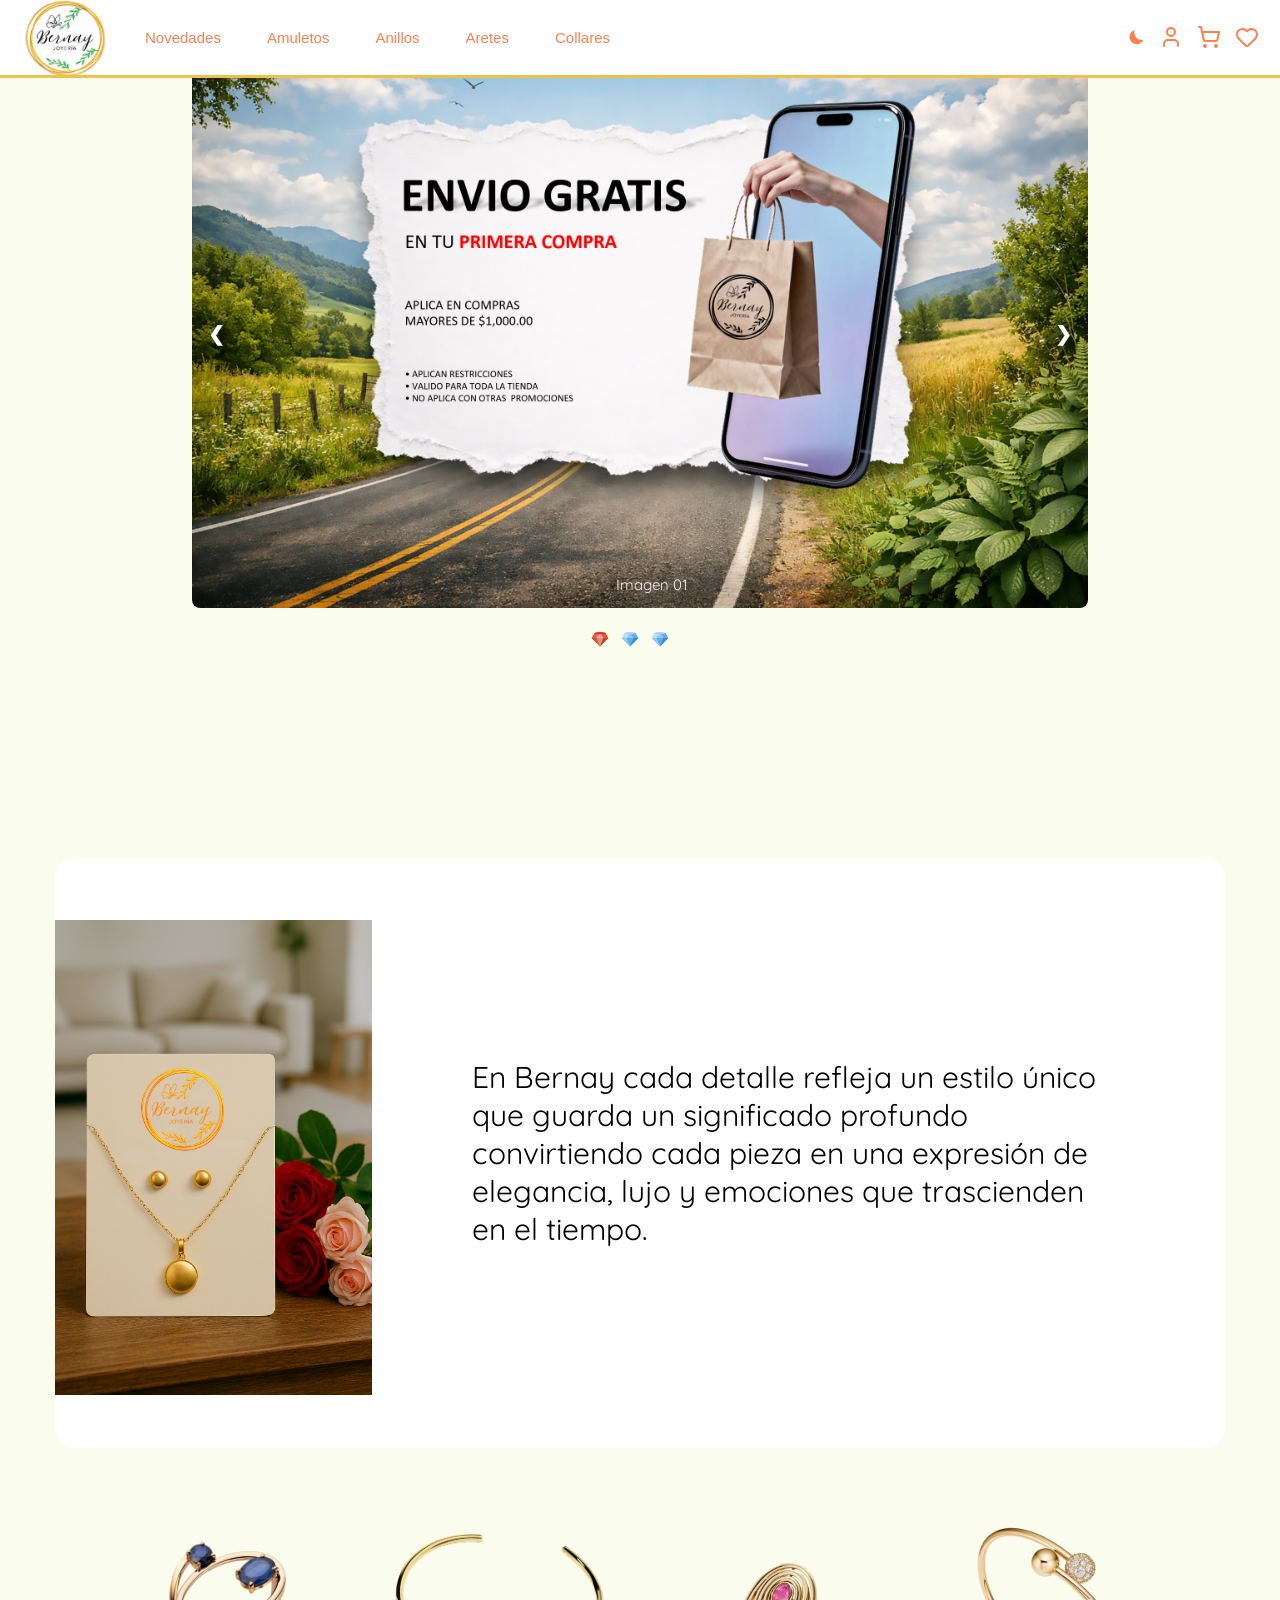
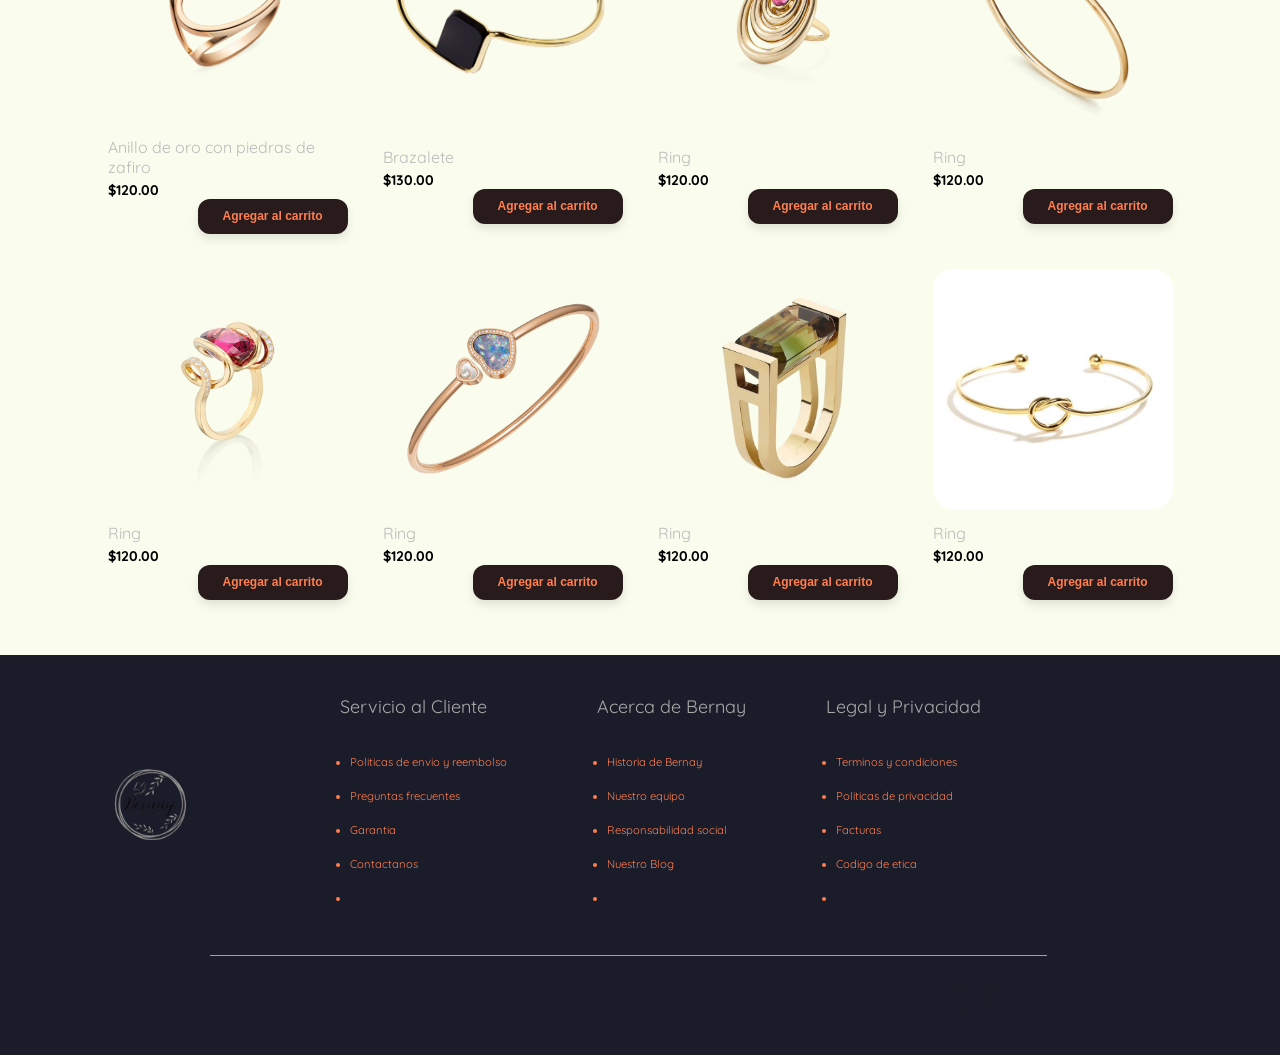
==== index.html @ 9df9de25 "A main container image was added and work is underway to adjust the responsive design" ====
<!DOCTYPE html>
<html lang="en">
<head>
    <meta charset="UTF-8">
    <meta name="viewport" content="width=device-width, initial-scale=1.0">
    <link rel="stylesheet" href="styles.css">
    <link href="https://fonts.googleapis.com/css2?family=Quicksand:wght@300;500;700&display=swap" rel="stylesheet">
    <title>Bernay</title>
</head>
<body>
    <header>
        <nav>
            <label class="hamburger">
                <input type="checkbox" id="toggleNav">
                <svg viewBox="0 0 32 32">
                    <path class="line line-top-bottom" d="M27 10 13 10C10.8 10 9 8.2 9 6 9 3.5 10.8 2 13 2 15.2 2 17 3.8 17 6L17 26C17 28.2 18.8 30 21 30 23.2 30 25 28.2 25 26 25 23.8 23.2 22 21 22L7 22"></path>
                    <path class="line" d="M7 16 27 16"></path>
                </svg>
            </label>
                <div class="sidenav" id="mySidenav">
                    <label for="">
                        <a href="#">Novedades</a>
                        <svg xmlns="http://www.w3.org/2000/svg" viewBox="0 0 640 640"><path d="M439.1 297.4C451.6 309.9 451.6 330.2 439.1 342.7L279.1 502.7C266.6 515.2 246.3 515.2 233.8 502.7C221.3 490.2 221.3 469.9 233.8 457.4L371.2 320L233.9 182.6C221.4 170.1 221.4 149.8 233.9 137.3C246.4 124.8 266.7 124.8 279.2 137.3L439.2 297.3z"/></svg>
                    </label>
                    <label for="">
                        <a href="#">Amuletos</a>
                        <svg xmlns="http://www.w3.org/2000/svg" viewBox="0 0 640 640"><path d="M439.1 297.4C451.6 309.9 451.6 330.2 439.1 342.7L279.1 502.7C266.6 515.2 246.3 515.2 233.8 502.7C221.3 490.2 221.3 469.9 233.8 457.4L371.2 320L233.9 182.6C221.4 170.1 221.4 149.8 233.9 137.3C246.4 124.8 266.7 124.8 279.2 137.3L439.2 297.3z"/></svg>
                    </label>
                    <label for="">
                        <a href="#">Anillos</a>
                        <svg xmlns="http://www.w3.org/2000/svg" viewBox="0 0 640 640"><path d="M439.1 297.4C451.6 309.9 451.6 330.2 439.1 342.7L279.1 502.7C266.6 515.2 246.3 515.2 233.8 502.7C221.3 490.2 221.3 469.9 233.8 457.4L371.2 320L233.9 182.6C221.4 170.1 221.4 149.8 233.9 137.3C246.4 124.8 266.7 124.8 279.2 137.3L439.2 297.3z"/></svg>
                    </label>
                    <label for="">
                        <a href="#">Aretes</a>
                        <svg xmlns="http://www.w3.org/2000/svg" viewBox="0 0 640 640"><path d="M439.1 297.4C451.6 309.9 451.6 330.2 439.1 342.7L279.1 502.7C266.6 515.2 246.3 515.2 233.8 502.7C221.3 490.2 221.3 469.9 233.8 457.4L371.2 320L233.9 182.6C221.4 170.1 221.4 149.8 233.9 137.3C246.4 124.8 266.7 124.8 279.2 137.3L439.2 297.3z"/></svg>
                    </label>
                    <label for="">
                        <a href="#">Collares</a>
                        <svg xmlns="http://www.w3.org/2000/svg" viewBox="0 0 640 640"><path d="M439.1 297.4C451.6 309.9 451.6 330.2 439.1 342.7L279.1 502.7C266.6 515.2 246.3 515.2 233.8 502.7C221.3 490.2 221.3 469.9 233.8 457.4L371.2 320L233.9 182.6C221.4 170.1 221.4 149.8 233.9 137.3C246.4 124.8 266.7 124.8 279.2 137.3L439.2 297.3z"/></svg>
                    </label>
                </div>
            <div class="navbar-left">
                <img src="Images/Bernay-Logo 3D.png" alt="logo" class="logo">
                <ul>
                    <li>                
                        <button class="hover-stars">
                        Novedades
                        <div class="star-1">
                            <svg
                            xmlns="http://www.w3.org/2000/svg"
                            xml:space="preserve"
                            version="1.1"
                            style="shape-rendering:geometricPrecision; text-rendering:geometricPrecision; image-rendering:optimizeQuality; fill-rule:evenodd; clip-rule:evenodd"
                            viewBox="0 0 784.11 815.53"
                            xmlns:xlink="http://www.w3.org/1999/xlink"
                            >
                            <defs></defs>
                            <g id="Layer_x0020_1">
                                <metadata id="CorelCorpID_0Corel-Layer"></metadata>
                                <path
                                class="fil0"
                                d="M392.05 0c-20.9,210.08 -184.06,378.41 -392.05,407.78 207.96,29.37 371.12,197.68 392.05,407.74 20.93,-210.06 184.09,-378.37 392.05,-407.74 -207.98,-29.38 -371.16,-197.69 -392.06,-407.78z"
                                ></path>
                            </g>
                            </svg>
                        </div>
                        <div class="star-2">
                            <svg
                            xmlns="http://www.w3.org/2000/svg"
                            xml:space="preserve"
                            version="1.1"
                            style="shape-rendering:geometricPrecision; text-rendering:geometricPrecision; image-rendering:optimizeQuality; fill-rule:evenodd; clip-rule:evenodd"
                            viewBox="0 0 784.11 815.53"
                            xmlns:xlink="http://www.w3.org/1999/xlink"
                            >
                            <defs></defs>
                            <g id="Layer_x0020_1">
                                <metadata id="CorelCorpID_0Corel-Layer"></metadata>
                                <path
                                class="fil0"
                                d="M392.05 0c-20.9,210.08 -184.06,378.41 -392.05,407.78 207.96,29.37 371.12,197.68 392.05,407.74 20.93,-210.06 184.09,-378.37 392.05,-407.74 -207.98,-29.38 -371.16,-197.69 -392.06,-407.78z"
                                ></path>
                            </g>
                            </svg>
                        </div>
                        <div class="star-3">
                            <svg
                            xmlns="http://www.w3.org/2000/svg"
                            xml:space="preserve"
                            version="1.1"
                            style="shape-rendering:geometricPrecision; text-rendering:geometricPrecision; image-rendering:optimizeQuality; fill-rule:evenodd; clip-rule:evenodd"
                            viewBox="0 0 784.11 815.53"
                            xmlns:xlink="http://www.w3.org/1999/xlink"
                            >
                            <defs></defs>
                            <g id="Layer_x0020_1">
                                <metadata id="CorelCorpID_0Corel-Layer"></metadata>
                                <path
                                class="fil0"
                                d="M392.05 0c-20.9,210.08 -184.06,378.41 -392.05,407.78 207.96,29.37 371.12,197.68 392.05,407.74 20.93,-210.06 184.09,-378.37 392.05,-407.74 -207.98,-29.38 -371.16,-197.69 -392.06,-407.78z"
                                ></path>
                            </g>
                            </svg>
                        </div>
                        <div class="star-4">
                            <svg
                            xmlns="http://www.w3.org/2000/svg"
                            xml:space="preserve"
                            version="1.1"
                            style="shape-rendering:geometricPrecision; text-rendering:geometricPrecision; image-rendering:optimizeQuality; fill-rule:evenodd; clip-rule:evenodd"
                            viewBox="0 0 784.11 815.53"
                            xmlns:xlink="http://www.w3.org/1999/xlink"
                            >
                            <defs></defs>
                            <g id="Layer_x0020_1">
                                <metadata id="CorelCorpID_0Corel-Layer"></metadata>
                                <path
                                class="fil0"
                                d="M392.05 0c-20.9,210.08 -184.06,378.41 -392.05,407.78 207.96,29.37 371.12,197.68 392.05,407.74 20.93,-210.06 184.09,-378.37 392.05,-407.74 -207.98,-29.38 -371.16,-197.69 -392.06,-407.78z"
                                ></path>
                            </g>
                            </svg>
                        </div>
                        <div class="star-5">
                            <svg
                            xmlns="http://www.w3.org/2000/svg"
                            xml:space="preserve"
                            version="1.1"
                            style="shape-rendering:geometricPrecision; text-rendering:geometricPrecision; image-rendering:optimizeQuality; fill-rule:evenodd; clip-rule:evenodd"
                            viewBox="0 0 784.11 815.53"
                            xmlns:xlink="http://www.w3.org/1999/xlink"
                            >
                            <defs></defs>
                            <g id="Layer_x0020_1">
                                <metadata id="CorelCorpID_0Corel-Layer"></metadata>
                                <path
                                class="fil0"
                                d="M392.05 0c-20.9,210.08 -184.06,378.41 -392.05,407.78 207.96,29.37 371.12,197.68 392.05,407.74 20.93,-210.06 184.09,-378.37 392.05,-407.74 -207.98,-29.38 -371.16,-197.69 -392.06,-407.78z"
                                ></path>
                            </g>
                            </svg>
                        </div>
                        <div class="star-6">
                            <svg
                            xmlns="http://www.w3.org/2000/svg"
                            xml:space="preserve"
                            version="1.1"
                            style="shape-rendering:geometricPrecision; text-rendering:geometricPrecision; image-rendering:optimizeQuality; fill-rule:evenodd; clip-rule:evenodd"
                            viewBox="0 0 784.11 815.53"
                            xmlns:xlink="http://www.w3.org/1999/xlink"
                            >
                            <defs></defs>
                            <g id="Layer_x0020_1">
                                <metadata id="CorelCorpID_0Corel-Layer"></metadata>
                                <path
                                class="fil0"
                                d="M392.05 0c-20.9,210.08 -184.06,378.41 -392.05,407.78 207.96,29.37 371.12,197.68 392.05,407.74 20.93,-210.06 184.09,-378.37 392.05,-407.74 -207.98,-29.38 -371.16,-197.69 -392.06,-407.78z"
                                ></path>
                            </g>
                            </svg>
                        </div>
                        </button>
                    </li>
                    <li>
                        <button class="hover-stars">
                        Amuletos
                        <div class="star-1">
                            <svg
                            xmlns="http://www.w3.org/2000/svg"
                            xml:space="preserve"
                            version="1.1"
                            style="shape-rendering:geometricPrecision; text-rendering:geometricPrecision; image-rendering:optimizeQuality; fill-rule:evenodd; clip-rule:evenodd"
                            viewBox="0 0 784.11 815.53"
                            xmlns:xlink="http://www.w3.org/1999/xlink"
                            >
                            <defs></defs>
                            <g id="Layer_x0020_1">
                                <metadata id="CorelCorpID_0Corel-Layer"></metadata>
                                <path
                                class="fil0"
                                d="M392.05 0c-20.9,210.08 -184.06,378.41 -392.05,407.78 207.96,29.37 371.12,197.68 392.05,407.74 20.93,-210.06 184.09,-378.37 392.05,-407.74 -207.98,-29.38 -371.16,-197.69 -392.06,-407.78z"
                                ></path>
                            </g>
                            </svg>
                        </div>
                        <div class="star-2">
                            <svg
                            xmlns="http://www.w3.org/2000/svg"
                            xml:space="preserve"
                            version="1.1"
                            style="shape-rendering:geometricPrecision; text-rendering:geometricPrecision; image-rendering:optimizeQuality; fill-rule:evenodd; clip-rule:evenodd"
                            viewBox="0 0 784.11 815.53"
                            xmlns:xlink="http://www.w3.org/1999/xlink"
                            >
                            <defs></defs>
                            <g id="Layer_x0020_1">
                                <metadata id="CorelCorpID_0Corel-Layer"></metadata>
                                <path
                                class="fil0"
                                d="M392.05 0c-20.9,210.08 -184.06,378.41 -392.05,407.78 207.96,29.37 371.12,197.68 392.05,407.74 20.93,-210.06 184.09,-378.37 392.05,-407.74 -207.98,-29.38 -371.16,-197.69 -392.06,-407.78z"
                                ></path>
                            </g>
                            </svg>
                        </div>
                        <div class="star-3">
                            <svg
                            xmlns="http://www.w3.org/2000/svg"
                            xml:space="preserve"
                            version="1.1"
                            style="shape-rendering:geometricPrecision; text-rendering:geometricPrecision; image-rendering:optimizeQuality; fill-rule:evenodd; clip-rule:evenodd"
                            viewBox="0 0 784.11 815.53"
                            xmlns:xlink="http://www.w3.org/1999/xlink"
                            >
                            <defs></defs>
                            <g id="Layer_x0020_1">
                                <metadata id="CorelCorpID_0Corel-Layer"></metadata>
                                <path
                                class="fil0"
                                d="M392.05 0c-20.9,210.08 -184.06,378.41 -392.05,407.78 207.96,29.37 371.12,197.68 392.05,407.74 20.93,-210.06 184.09,-378.37 392.05,-407.74 -207.98,-29.38 -371.16,-197.69 -392.06,-407.78z"
                                ></path>
                            </g>
                            </svg>
                        </div>
                        <div class="star-4">
                            <svg
                            xmlns="http://www.w3.org/2000/svg"
                            xml:space="preserve"
                            version="1.1"
                            style="shape-rendering:geometricPrecision; text-rendering:geometricPrecision; image-rendering:optimizeQuality; fill-rule:evenodd; clip-rule:evenodd"
                            viewBox="0 0 784.11 815.53"
                            xmlns:xlink="http://www.w3.org/1999/xlink"
                            >
                            <defs></defs>
                            <g id="Layer_x0020_1">
                                <metadata id="CorelCorpID_0Corel-Layer"></metadata>
                                <path
                                class="fil0"
                                d="M392.05 0c-20.9,210.08 -184.06,378.41 -392.05,407.78 207.96,29.37 371.12,197.68 392.05,407.74 20.93,-210.06 184.09,-378.37 392.05,-407.74 -207.98,-29.38 -371.16,-197.69 -392.06,-407.78z"
                                ></path>
                            </g>
                            </svg>
                        </div>
                        <div class="star-5">
                            <svg
                            xmlns="http://www.w3.org/2000/svg"
                            xml:space="preserve"
                            version="1.1"
                            style="shape-rendering:geometricPrecision; text-rendering:geometricPrecision; image-rendering:optimizeQuality; fill-rule:evenodd; clip-rule:evenodd"
                            viewBox="0 0 784.11 815.53"
                            xmlns:xlink="http://www.w3.org/1999/xlink"
                            >
                            <defs></defs>
                            <g id="Layer_x0020_1">
                                <metadata id="CorelCorpID_0Corel-Layer"></metadata>
                                <path
                                class="fil0"
                                d="M392.05 0c-20.9,210.08 -184.06,378.41 -392.05,407.78 207.96,29.37 371.12,197.68 392.05,407.74 20.93,-210.06 184.09,-378.37 392.05,-407.74 -207.98,-29.38 -371.16,-197.69 -392.06,-407.78z"
                                ></path>
                            </g>
                            </svg>
                        </div>
                        <div class="star-6">
                            <svg
                            xmlns="http://www.w3.org/2000/svg"
                            xml:space="preserve"
                            version="1.1"
                            style="shape-rendering:geometricPrecision; text-rendering:geometricPrecision; image-rendering:optimizeQuality; fill-rule:evenodd; clip-rule:evenodd"
                            viewBox="0 0 784.11 815.53"
                            xmlns:xlink="http://www.w3.org/1999/xlink"
                            >
                            <defs></defs>
                            <g id="Layer_x0020_1">
                                <metadata id="CorelCorpID_0Corel-Layer"></metadata>
                                <path
                                class="fil0"
                                d="M392.05 0c-20.9,210.08 -184.06,378.41 -392.05,407.78 207.96,29.37 371.12,197.68 392.05,407.74 20.93,-210.06 184.09,-378.37 392.05,-407.74 -207.98,-29.38 -371.16,-197.69 -392.06,-407.78z"
                                ></path>
                            </g>
                            </svg>
                        </div>
                        </button>
                    </li>
                    <li>
                        <button class="hover-stars">
                        Anillos
                        <div class="star-1">
                            <svg
                            xmlns="http://www.w3.org/2000/svg"
                            xml:space="preserve"
                            version="1.1"
                            style="shape-rendering:geometricPrecision; text-rendering:geometricPrecision; image-rendering:optimizeQuality; fill-rule:evenodd; clip-rule:evenodd"
                            viewBox="0 0 784.11 815.53"
                            xmlns:xlink="http://www.w3.org/1999/xlink"
                            >
                            <defs></defs>
                            <g id="Layer_x0020_1">
                                <metadata id="CorelCorpID_0Corel-Layer"></metadata>
                                <path
                                class="fil0"
                                d="M392.05 0c-20.9,210.08 -184.06,378.41 -392.05,407.78 207.96,29.37 371.12,197.68 392.05,407.74 20.93,-210.06 184.09,-378.37 392.05,-407.74 -207.98,-29.38 -371.16,-197.69 -392.06,-407.78z"
                                ></path>
                            </g>
                            </svg>
                        </div>
                        <div class="star-2">
                            <svg
                            xmlns="http://www.w3.org/2000/svg"
                            xml:space="preserve"
                            version="1.1"
                            style="shape-rendering:geometricPrecision; text-rendering:geometricPrecision; image-rendering:optimizeQuality; fill-rule:evenodd; clip-rule:evenodd"
                            viewBox="0 0 784.11 815.53"
                            xmlns:xlink="http://www.w3.org/1999/xlink"
                            >
                            <defs></defs>
                            <g id="Layer_x0020_1">
                                <metadata id="CorelCorpID_0Corel-Layer"></metadata>
                                <path
                                class="fil0"
                                d="M392.05 0c-20.9,210.08 -184.06,378.41 -392.05,407.78 207.96,29.37 371.12,197.68 392.05,407.74 20.93,-210.06 184.09,-378.37 392.05,-407.74 -207.98,-29.38 -371.16,-197.69 -392.06,-407.78z"
                                ></path>
                            </g>
                            </svg>
                        </div>
                        <div class="star-3">
                            <svg
                            xmlns="http://www.w3.org/2000/svg"
                            xml:space="preserve"
                            version="1.1"
                            style="shape-rendering:geometricPrecision; text-rendering:geometricPrecision; image-rendering:optimizeQuality; fill-rule:evenodd; clip-rule:evenodd"
                            viewBox="0 0 784.11 815.53"
                            xmlns:xlink="http://www.w3.org/1999/xlink"
                            >
                            <defs></defs>
                            <g id="Layer_x0020_1">
                                <metadata id="CorelCorpID_0Corel-Layer"></metadata>
                                <path
                                class="fil0"
                                d="M392.05 0c-20.9,210.08 -184.06,378.41 -392.05,407.78 207.96,29.37 371.12,197.68 392.05,407.74 20.93,-210.06 184.09,-378.37 392.05,-407.74 -207.98,-29.38 -371.16,-197.69 -392.06,-407.78z"
                                ></path>
                            </g>
                            </svg>
                        </div>
                        <div class="star-4">
                            <svg
                            xmlns="http://www.w3.org/2000/svg"
                            xml:space="preserve"
                            version="1.1"
                            style="shape-rendering:geometricPrecision; text-rendering:geometricPrecision; image-rendering:optimizeQuality; fill-rule:evenodd; clip-rule:evenodd"
                            viewBox="0 0 784.11 815.53"
                            xmlns:xlink="http://www.w3.org/1999/xlink"
                            >
                            <defs></defs>
                            <g id="Layer_x0020_1">
                                <metadata id="CorelCorpID_0Corel-Layer"></metadata>
                                <path
                                class="fil0"
                                d="M392.05 0c-20.9,210.08 -184.06,378.41 -392.05,407.78 207.96,29.37 371.12,197.68 392.05,407.74 20.93,-210.06 184.09,-378.37 392.05,-407.74 -207.98,-29.38 -371.16,-197.69 -392.06,-407.78z"
                                ></path>
                            </g>
                            </svg>
                        </div>
                        <div class="star-5">
                            <svg
                            xmlns="http://www.w3.org/2000/svg"
                            xml:space="preserve"
                            version="1.1"
                            style="shape-rendering:geometricPrecision; text-rendering:geometricPrecision; image-rendering:optimizeQuality; fill-rule:evenodd; clip-rule:evenodd"
                            viewBox="0 0 784.11 815.53"
                            xmlns:xlink="http://www.w3.org/1999/xlink"
                            >
                            <defs></defs>
                            <g id="Layer_x0020_1">
                                <metadata id="CorelCorpID_0Corel-Layer"></metadata>
                                <path
                                class="fil0"
                                d="M392.05 0c-20.9,210.08 -184.06,378.41 -392.05,407.78 207.96,29.37 371.12,197.68 392.05,407.74 20.93,-210.06 184.09,-378.37 392.05,-407.74 -207.98,-29.38 -371.16,-197.69 -392.06,-407.78z"
                                ></path>
                            </g>
                            </svg>
                        </div>
                        <div class="star-6">
                            <svg
                            xmlns="http://www.w3.org/2000/svg"
                            xml:space="preserve"
                            version="1.1"
                            style="shape-rendering:geometricPrecision; text-rendering:geometricPrecision; image-rendering:optimizeQuality; fill-rule:evenodd; clip-rule:evenodd"
                            viewBox="0 0 784.11 815.53"
                            xmlns:xlink="http://www.w3.org/1999/xlink"
                            >
                            <defs></defs>
                            <g id="Layer_x0020_1">
                                <metadata id="CorelCorpID_0Corel-Layer"></metadata>
                                <path
                                class="fil0"
                                d="M392.05 0c-20.9,210.08 -184.06,378.41 -392.05,407.78 207.96,29.37 371.12,197.68 392.05,407.74 20.93,-210.06 184.09,-378.37 392.05,-407.74 -207.98,-29.38 -371.16,-197.69 -392.06,-407.78z"
                                ></path>
                            </g>
                            </svg>
                        </div>
                        </button>
                    </li>
                    <li>
                        <button class="hover-stars">
                        Aretes
                        <div class="star-1">
                            <svg
                            xmlns="http://www.w3.org/2000/svg"
                            xml:space="preserve"
                            version="1.1"
                            style="shape-rendering:geometricPrecision; text-rendering:geometricPrecision; image-rendering:optimizeQuality; fill-rule:evenodd; clip-rule:evenodd"
                            viewBox="0 0 784.11 815.53"
                            xmlns:xlink="http://www.w3.org/1999/xlink"
                            >
                            <defs></defs>
                            <g id="Layer_x0020_1">
                                <metadata id="CorelCorpID_0Corel-Layer"></metadata>
                                <path
                                class="fil0"
                                d="M392.05 0c-20.9,210.08 -184.06,378.41 -392.05,407.78 207.96,29.37 371.12,197.68 392.05,407.74 20.93,-210.06 184.09,-378.37 392.05,-407.74 -207.98,-29.38 -371.16,-197.69 -392.06,-407.78z"
                                ></path>
                            </g>
                            </svg>
                        </div>
                        <div class="star-2">
                            <svg
                            xmlns="http://www.w3.org/2000/svg"
                            xml:space="preserve"
                            version="1.1"
                            style="shape-rendering:geometricPrecision; text-rendering:geometricPrecision; image-rendering:optimizeQuality; fill-rule:evenodd; clip-rule:evenodd"
                            viewBox="0 0 784.11 815.53"
                            xmlns:xlink="http://www.w3.org/1999/xlink"
                            >
                            <defs></defs>
                            <g id="Layer_x0020_1">
                                <metadata id="CorelCorpID_0Corel-Layer"></metadata>
                                <path
                                class="fil0"
                                d="M392.05 0c-20.9,210.08 -184.06,378.41 -392.05,407.78 207.96,29.37 371.12,197.68 392.05,407.74 20.93,-210.06 184.09,-378.37 392.05,-407.74 -207.98,-29.38 -371.16,-197.69 -392.06,-407.78z"
                                ></path>
                            </g>
                            </svg>
                        </div>
                        <div class="star-3">
                            <svg
                            xmlns="http://www.w3.org/2000/svg"
                            xml:space="preserve"
                            version="1.1"
                            style="shape-rendering:geometricPrecision; text-rendering:geometricPrecision; image-rendering:optimizeQuality; fill-rule:evenodd; clip-rule:evenodd"
                            viewBox="0 0 784.11 815.53"
                            xmlns:xlink="http://www.w3.org/1999/xlink"
                            >
                            <defs></defs>
                            <g id="Layer_x0020_1">
                                <metadata id="CorelCorpID_0Corel-Layer"></metadata>
                                <path
                                class="fil0"
                                d="M392.05 0c-20.9,210.08 -184.06,378.41 -392.05,407.78 207.96,29.37 371.12,197.68 392.05,407.74 20.93,-210.06 184.09,-378.37 392.05,-407.74 -207.98,-29.38 -371.16,-197.69 -392.06,-407.78z"
                                ></path>
                            </g>
                            </svg>
                        </div>
                        <div class="star-4">
                            <svg
                            xmlns="http://www.w3.org/2000/svg"
                            xml:space="preserve"
                            version="1.1"
                            style="shape-rendering:geometricPrecision; text-rendering:geometricPrecision; image-rendering:optimizeQuality; fill-rule:evenodd; clip-rule:evenodd"
                            viewBox="0 0 784.11 815.53"
                            xmlns:xlink="http://www.w3.org/1999/xlink"
                            >
                            <defs></defs>
                            <g id="Layer_x0020_1">
                                <metadata id="CorelCorpID_0Corel-Layer"></metadata>
                                <path
                                class="fil0"
                                d="M392.05 0c-20.9,210.08 -184.06,378.41 -392.05,407.78 207.96,29.37 371.12,197.68 392.05,407.74 20.93,-210.06 184.09,-378.37 392.05,-407.74 -207.98,-29.38 -371.16,-197.69 -392.06,-407.78z"
                                ></path>
                            </g>
                            </svg>
                        </div>
                        <div class="star-5">
                            <svg
                            xmlns="http://www.w3.org/2000/svg"
                            xml:space="preserve"
                            version="1.1"
                            style="shape-rendering:geometricPrecision; text-rendering:geometricPrecision; image-rendering:optimizeQuality; fill-rule:evenodd; clip-rule:evenodd"
                            viewBox="0 0 784.11 815.53"
                            xmlns:xlink="http://www.w3.org/1999/xlink"
                            >
                            <defs></defs>
                            <g id="Layer_x0020_1">
                                <metadata id="CorelCorpID_0Corel-Layer"></metadata>
                                <path
                                class="fil0"
                                d="M392.05 0c-20.9,210.08 -184.06,378.41 -392.05,407.78 207.96,29.37 371.12,197.68 392.05,407.74 20.93,-210.06 184.09,-378.37 392.05,-407.74 -207.98,-29.38 -371.16,-197.69 -392.06,-407.78z"
                                ></path>
                            </g>
                            </svg>
                        </div>
                        <div class="star-6">
                            <svg
                            xmlns="http://www.w3.org/2000/svg"
                            xml:space="preserve"
                            version="1.1"
                            style="shape-rendering:geometricPrecision; text-rendering:geometricPrecision; image-rendering:optimizeQuality; fill-rule:evenodd; clip-rule:evenodd"
                            viewBox="0 0 784.11 815.53"
                            xmlns:xlink="http://www.w3.org/1999/xlink"
                            >
                            <defs></defs>
                            <g id="Layer_x0020_1">
                                <metadata id="CorelCorpID_0Corel-Layer"></metadata>
                                <path
                                class="fil0"
                                d="M392.05 0c-20.9,210.08 -184.06,378.41 -392.05,407.78 207.96,29.37 371.12,197.68 392.05,407.74 20.93,-210.06 184.09,-378.37 392.05,-407.74 -207.98,-29.38 -371.16,-197.69 -392.06,-407.78z"
                                ></path>
                            </g>
                            </svg>
                        </div>
                        </button>
                    </li>
                    <li>
                        <button class="hover-stars">
                        Collares
                        <div class="star-1">
                            <svg
                            xmlns="http://www.w3.org/2000/svg"
                            xml:space="preserve"
                            version="1.1"
                            style="shape-rendering:geometricPrecision; text-rendering:geometricPrecision; image-rendering:optimizeQuality; fill-rule:evenodd; clip-rule:evenodd"
                            viewBox="0 0 784.11 815.53"
                            xmlns:xlink="http://www.w3.org/1999/xlink"
                            >
                            <defs></defs>
                            <g id="Layer_x0020_1">
                                <metadata id="CorelCorpID_0Corel-Layer"></metadata>
                                <path
                                class="fil0"
                                d="M392.05 0c-20.9,210.08 -184.06,378.41 -392.05,407.78 207.96,29.37 371.12,197.68 392.05,407.74 20.93,-210.06 184.09,-378.37 392.05,-407.74 -207.98,-29.38 -371.16,-197.69 -392.06,-407.78z"
                                ></path>
                            </g>
                            </svg>
                        </div>
                        <div class="star-2">
                            <svg
                            xmlns="http://www.w3.org/2000/svg"
                            xml:space="preserve"
                            version="1.1"
                            style="shape-rendering:geometricPrecision; text-rendering:geometricPrecision; image-rendering:optimizeQuality; fill-rule:evenodd; clip-rule:evenodd"
                            viewBox="0 0 784.11 815.53"
                            xmlns:xlink="http://www.w3.org/1999/xlink"
                            >
                            <defs></defs>
                            <g id="Layer_x0020_1">
                                <metadata id="CorelCorpID_0Corel-Layer"></metadata>
                                <path
                                class="fil0"
                                d="M392.05 0c-20.9,210.08 -184.06,378.41 -392.05,407.78 207.96,29.37 371.12,197.68 392.05,407.74 20.93,-210.06 184.09,-378.37 392.05,-407.74 -207.98,-29.38 -371.16,-197.69 -392.06,-407.78z"
                                ></path>
                            </g>
                            </svg>
                        </div>
                        <div class="star-3">
                            <svg
                            xmlns="http://www.w3.org/2000/svg"
                            xml:space="preserve"
                            version="1.1"
                            style="shape-rendering:geometricPrecision; text-rendering:geometricPrecision; image-rendering:optimizeQuality; fill-rule:evenodd; clip-rule:evenodd"
                            viewBox="0 0 784.11 815.53"
                            xmlns:xlink="http://www.w3.org/1999/xlink"
                            >
                            <defs></defs>
                            <g id="Layer_x0020_1">
                                <metadata id="CorelCorpID_0Corel-Layer"></metadata>
                                <path
                                class="fil0"
                                d="M392.05 0c-20.9,210.08 -184.06,378.41 -392.05,407.78 207.96,29.37 371.12,197.68 392.05,407.74 20.93,-210.06 184.09,-378.37 392.05,-407.74 -207.98,-29.38 -371.16,-197.69 -392.06,-407.78z"
                                ></path>
                            </g>
                            </svg>
                        </div>
                        <div class="star-4">
                            <svg
                            xmlns="http://www.w3.org/2000/svg"
                            xml:space="preserve"
                            version="1.1"
                            style="shape-rendering:geometricPrecision; text-rendering:geometricPrecision; image-rendering:optimizeQuality; fill-rule:evenodd; clip-rule:evenodd"
                            viewBox="0 0 784.11 815.53"
                            xmlns:xlink="http://www.w3.org/1999/xlink"
                            >
                            <defs></defs>
                            <g id="Layer_x0020_1">
                                <metadata id="CorelCorpID_0Corel-Layer"></metadata>
                                <path
                                class="fil0"
                                d="M392.05 0c-20.9,210.08 -184.06,378.41 -392.05,407.78 207.96,29.37 371.12,197.68 392.05,407.74 20.93,-210.06 184.09,-378.37 392.05,-407.74 -207.98,-29.38 -371.16,-197.69 -392.06,-407.78z"
                                ></path>
                            </g>
                            </svg>
                        </div>
                        <div class="star-5">
                            <svg
                            xmlns="http://www.w3.org/2000/svg"
                            xml:space="preserve"
                            version="1.1"
                            style="shape-rendering:geometricPrecision; text-rendering:geometricPrecision; image-rendering:optimizeQuality; fill-rule:evenodd; clip-rule:evenodd"
                            viewBox="0 0 784.11 815.53"
                            xmlns:xlink="http://www.w3.org/1999/xlink"
                            >
                            <defs></defs>
                            <g id="Layer_x0020_1">
                                <metadata id="CorelCorpID_0Corel-Layer"></metadata>
                                <path
                                class="fil0"
                                d="M392.05 0c-20.9,210.08 -184.06,378.41 -392.05,407.78 207.96,29.37 371.12,197.68 392.05,407.74 20.93,-210.06 184.09,-378.37 392.05,-407.74 -207.98,-29.38 -371.16,-197.69 -392.06,-407.78z"
                                ></path>
                            </g>
                            </svg>
                        </div>
                        <div class="star-6">
                            <svg
                            xmlns="http://www.w3.org/2000/svg"
                            xml:space="preserve"
                            version="1.1"
                            style="shape-rendering:geometricPrecision; text-rendering:geometricPrecision; image-rendering:optimizeQuality; fill-rule:evenodd; clip-rule:evenodd"
                            viewBox="0 0 784.11 815.53"
                            xmlns:xlink="http://www.w3.org/1999/xlink"
                            >
                            <defs></defs>
                            <g id="Layer_x0020_1">
                                <metadata id="CorelCorpID_0Corel-Layer"></metadata>
                                <path
                                class="fil0"
                                d="M392.05 0c-20.9,210.08 -184.06,378.41 -392.05,407.78 207.96,29.37 371.12,197.68 392.05,407.74 20.93,-210.06 184.09,-378.37 392.05,-407.74 -207.98,-29.38 -371.16,-197.69 -392.06,-407.78z"
                                ></path>
                            </g>
                            </svg>
                        </div>
                        </button>
                    </li>
                </ul>
            </div>
            <div class="navbar-right">
                <ul>
                    <li class="navbar-dark-mode">
                        <label
                        for="themeToggle"
                        class="theme-btn st-sunMoonThemeToggleBtn"
                        id="toggle-btn"
                        type="checkbox">
                        <input type="checkbox" id="themeToggle" class="themeToggleInput" />
                            <svg
                                width="18"
                                height="18"
                                viewBox="0 0 20 20"
                                fill="currentColor"
                                onclick="themeBtn"
                                stroke="none">
                                <mask id="moon-mask">
                                    <rect x="0" y="0" width="20" height="20" fill="white"></rect>
                                    <circle cx="11" cy="3" r="8" fill="black"></circle>
                                </mask>
                                <circle
                                class="sunMoon"
                                cx="10"
                                cy="10"
                                r="8"
                                mask="url(#moon-mask)">
                                </circle>
                                <g>
                                    <circle class="sunRay sunRay1" cx="18" cy="10" r="1.5"></circle>
                                    <circle class="sunRay sunRay2" cx="14" cy="16.928" r="1.5"></circle>
                                    <circle class="sunRay sunRay3" cx="6" cy="16.928" r="1.5"></circle>
                                    <circle class="sunRay sunRay4" cx="2" cy="10" r="1.5"></circle>
                                    <circle class="sunRay sunRay5" cx="6" cy="3.1718" r="1.5"></circle>
                                    <circle class="sunRay sunRay6" cx="14" cy="3.1718" r="1.5"></circle>
                                </g>
                            </svg>
                        </label>
                    </li>
                    <li class="navbar-sign-up">
                        <div class="icon-user">
                            <svg class="user base-icon" xmlns="http://www.w3.org/2000/svg" width="24" height="24" viewBox="0 0 24 24" fill="none" stroke="currentColor" stroke-width="2" stroke-linecap="round" stroke-linejoin="round" class="lucide lucide-user-icon lucide-user"><path d="M19 21v-2a4 4 0 0 0-4-4H9a4 4 0 0 0-4 4v2"/><circle cx="12" cy="7" r="4"/></svg>
                        </div>
                    </li>
                    <li class="navbar-shopping-cart">
                        <div class="icon-shopping-cart">
                            <svg xmlns="http://www.w3.org/2000/svg" width="24" height="24" viewBox="0 0 24 24" fill="none" stroke="currentColor" stroke-width="2" stroke-linecap="round" stroke-linejoin="round" class="lucide lucide-shopping-cart-icon lucide-shopping-cart"><circle cx="8" cy="21" r="1"/><circle cx="19" cy="21" r="1"/><path d="M2.05 2.05h2l2.66 12.42a2 2 0 0 0 2 1.58h9.78a2 2 0 0 0 1.95-1.57l1.65-7.43H5.12"/></svg>
                        </div>
                    </li>
                    <li class="navbar-wish-list">
                        <div class="icon-heart">
                            <svg xmlns="http://www.w3.org/2000/svg" width="24" height="24" viewBox="0 0 24 24" fill="none" stroke="currentColor" stroke-width="2" stroke-linecap="round" stroke-linejoin="round" class="lucide lucide-heart-icon lucide-heart"><path d="M2 9.5a5.5 5.5 0 0 1 9.591-3.676.56.56 0 0 0 .818 0A5.49 5.49 0 0 1 22 9.5c0 2.29-1.5 4-3 5.5l-5.492 5.313a2 2 0 0 1-3 .019L5 15c-1.5-1.5-3-3.2-3-5.5"/></svg>
                        </div>
                    </li>
                </ul>
            </div>
        </nav>
        <div class="progress-container">
            <div class="progress-bar" id="myBar"></div>
        </div>
    </header>
    <section>        
    <section class="slideshow-main">
        <div class="slideshow-container">
        <div class="mySlides fade">
            <div class="numbertext">1 / 3</div>
            <img src="Images/Slideshow-Bernay-01.png" style="width: 100%;" alt="">
            <div class="slide-text">Imagen 01</div>
        </div>
        <div class="mySlides fade">
            <div class="numbertext">2 / 3</div>
            <img src="Images/Slideshow-Bernay-02.png" style="width: 100%;" alt="">
            <div class="slide-text">Imagen 02</div>
        </div>
        <div class="mySlides fade">
            <div class="numbertext">3 / 3</div>
            <img src="Images/Slideshow-Bernay-03.png" style="width: 100%;" alt="">
            <div class="slide-text">Imagen 03</div>
        </div>
        <a class="prev" onclick="plusSlides(-1)">&#10094</a>
        <a class="next" onclick="plusSlides(1)">&#10095</a>
        </div>
        <br>
        <div class="current-slide">
            <span class="dot" onclick="currentSlide(1)">
                <span class="diamond d1"></span>
                <span class="diamond d2"></span>
                <span class="diamond d3"></span>
                <span class="diamond d4"></span>            
            </span>
            <span class="dot" onclick="currentSlide(2)">
                <span class="diamond d1"></span>
                <span class="diamond d2"></span>
                <span class="diamond d3"></span>
                <span class="diamond d4"></span>        
            </span>
            <span class="dot" onclick="currentSlide(3)">
                <span class="diamond d1"></span>
                <span class="diamond d2"></span>
                <span class="diamond d3"></span>
                <span class="diamond d4"></span>            
            </span>
        </div>
    </section>
    </section>
    <section class="main-container">
        <div class="body-container">
            <div class="opening-section">
                <img src="Images/Earrings-Necklace-Set.png" alt="Earrings-Necklace-Set">
            </div>
            <div class="opening-phrase">
                <p>En Bernay cada detalle refleja un estilo &uacute;nico que guarda un significado profundo convirtiendo cada pieza en una expresi&oacute;n de elegancia, lujo y emociones que trascienden en el tiempo.</p>
            </div>
        </div>
        <div class="cards-container">
            <div class="product-card">
                <img src="Images/anillo-01.png" alt="">
                <div class="product-info">
                    <div>
                        <p>Anillo de oro con piedras de zafiro</p>
                        <p>$120.00</p>
                    </div>
                </div>
                <figure>                            
                        <button class="CartBtn">
                            <span class="IconContainer"> 
                                <svg xmlns="http://www.w3.org/2000/svg" height="1em" viewBox="0 0 576 512" fill="rgb(17, 17, 17)" class="cart">
                                    <path d="M0 24C0 10.7 10.7 0 24 0H69.5c22 0 41.5 12.8 50.6 32h411c26.3 0 45.5 25 38.6 50.4l-41 152.3c-8.5 31.4-37 53.3-69.5 53.3H170.7l5.4 28.5c2.2 11.3 12.1 19.5 23.6 19.5H488c13.3 0 24 10.7 24 24s-10.7 24-24 24H199.7c-34.6 0-64.3-24.6-70.7-58.5L77.4 54.5c-.7-3.8-4-6.5-7.9-6.5H24C10.7 48 0 37.3 0 24zM128 464a48 48 0 1 1 96 0 48 48 0 1 1 -96 0zm336-48a48 48 0 1 1 0 96 48 48 0 1 1 0-96z">
                                    </path>
                                </svg>
                            </span>
                            <p class="text">Agregar al carrito</p>
                        </button>
                    </figure>
            </div>
        </div>
        <div class="cards-container">
            <div class="product-card">
                <img src="Images/brazzalete-01.png" alt="">
                <div class="product-info">
                    <div>
                        <p>Brazalete</p>
                        <p>$130.00</p>
                    </div>
                </div>
                <figure>
                    <button class="CartBtn">
                        <span class="IconContainer"> 
                            <svg xmlns="http://www.w3.org/2000/svg" height="1em" viewBox="0 0 576 512" fill="rgb(17, 17, 17)" class="cart">
                                <path d="M0 24C0 10.7 10.7 0 24 0H69.5c22 0 41.5 12.8 50.6 32h411c26.3 0 45.5 25 38.6 50.4l-41 152.3c-8.5 31.4-37 53.3-69.5 53.3H170.7l5.4 28.5c2.2 11.3 12.1 19.5 23.6 19.5H488c13.3 0 24 10.7 24 24s-10.7 24-24 24H199.7c-34.6 0-64.3-24.6-70.7-58.5L77.4 54.5c-.7-3.8-4-6.5-7.9-6.5H24C10.7 48 0 37.3 0 24zM128 464a48 48 0 1 1 96 0 48 48 0 1 1 -96 0zm336-48a48 48 0 1 1 0 96 48 48 0 1 1 0-96z">
                                </path>
                            </svg>
                        </span>
                        <p class="text">Agregar al carrito</p>
                    </button>
                </figure>
            </div>
        </div>
        <div class="cards-container">
            <div class="product-card">
                <img src="Images/anillo-02.png" alt="">
                <div class="product-info">
                    <div>
                        <p>Ring</p>
                        <p>$120.00</p>
                    </div>
                </div>
                <figure>
                    <button class="CartBtn">
                        <span class="IconContainer"> 
                            <svg xmlns="http://www.w3.org/2000/svg" height="1em" viewBox="0 0 576 512" fill="rgb(17, 17, 17)" class="cart">
                                <path d="M0 24C0 10.7 10.7 0 24 0H69.5c22 0 41.5 12.8 50.6 32h411c26.3 0 45.5 25 38.6 50.4l-41 152.3c-8.5 31.4-37 53.3-69.5 53.3H170.7l5.4 28.5c2.2 11.3 12.1 19.5 23.6 19.5H488c13.3 0 24 10.7 24 24s-10.7 24-24 24H199.7c-34.6 0-64.3-24.6-70.7-58.5L77.4 54.5c-.7-3.8-4-6.5-7.9-6.5H24C10.7 48 0 37.3 0 24zM128 464a48 48 0 1 1 96 0 48 48 0 1 1 -96 0zm336-48a48 48 0 1 1 0 96 48 48 0 1 1 0-96z">
                                </path>
                            </svg>
                        </span>
                        <p class="text">Agregar al carrito</p>
                    </button>
                </figure>
            </div>
        </div>
        <div class="cards-container">
            <div class="product-card">
                <img src="Images/brazzalete-03.png" alt="">
                <div class="product-info">
                    <div>
                        <p>Ring</p>
                        <p>$120.00</p>
                    </div>
                </div>
                <figure>
                    <button class="CartBtn">
                        <span class="IconContainer"> 
                            <svg xmlns="http://www.w3.org/2000/svg" height="1em" viewBox="0 0 576 512" fill="rgb(17, 17, 17)" class="cart">
                                <path d="M0 24C0 10.7 10.7 0 24 0H69.5c22 0 41.5 12.8 50.6 32h411c26.3 0 45.5 25 38.6 50.4l-41 152.3c-8.5 31.4-37 53.3-69.5 53.3H170.7l5.4 28.5c2.2 11.3 12.1 19.5 23.6 19.5H488c13.3 0 24 10.7 24 24s-10.7 24-24 24H199.7c-34.6 0-64.3-24.6-70.7-58.5L77.4 54.5c-.7-3.8-4-6.5-7.9-6.5H24C10.7 48 0 37.3 0 24zM128 464a48 48 0 1 1 96 0 48 48 0 1 1 -96 0zm336-48a48 48 0 1 1 0 96 48 48 0 1 1 0-96z">
                                </path>
                            </svg>
                        </span>
                        <p class="text">Agregar al carrito</p>
                    </button>
                </figure>
            </div>
        </div>
        <div class="cards-container">
            <div class="product-card">
                <img src="Images/anillo-03.png" alt="">
                <div class="product-info">
                    <div>
                        <p>Ring</p>
                        <p>$120.00</p>
                    </div>
                </div>
                <figure>
                    <button class="CartBtn">
                        <span class="IconContainer"> 
                            <svg xmlns="http://www.w3.org/2000/svg" height="1em" viewBox="0 0 576 512" fill="rgb(17, 17, 17)" class="cart">
                                <path d="M0 24C0 10.7 10.7 0 24 0H69.5c22 0 41.5 12.8 50.6 32h411c26.3 0 45.5 25 38.6 50.4l-41 152.3c-8.5 31.4-37 53.3-69.5 53.3H170.7l5.4 28.5c2.2 11.3 12.1 19.5 23.6 19.5H488c13.3 0 24 10.7 24 24s-10.7 24-24 24H199.7c-34.6 0-64.3-24.6-70.7-58.5L77.4 54.5c-.7-3.8-4-6.5-7.9-6.5H24C10.7 48 0 37.3 0 24zM128 464a48 48 0 1 1 96 0 48 48 0 1 1 -96 0zm336-48a48 48 0 1 1 0 96 48 48 0 1 1 0-96z">
                                </path>
                            </svg>
                        </span>
                        <p class="text">Agregar al carrito</p>
                    </button>
                </figure>
            </div>
        </div>
        <div class="cards-container">
            <div class="product-card">
                <img src="Images/brazzalete-05.png" alt="">
                <div class="product-info">
                    <div>
                        <p>Ring</p>
                        <p>$120.00</p>
                    </div>
                </div>
                <figure>
                    <button class="CartBtn">
                        <span class="IconContainer"> 
                            <svg xmlns="http://www.w3.org/2000/svg" height="1em" viewBox="0 0 576 512" fill="rgb(17, 17, 17)" class="cart">
                                <path d="M0 24C0 10.7 10.7 0 24 0H69.5c22 0 41.5 12.8 50.6 32h411c26.3 0 45.5 25 38.6 50.4l-41 152.3c-8.5 31.4-37 53.3-69.5 53.3H170.7l5.4 28.5c2.2 11.3 12.1 19.5 23.6 19.5H488c13.3 0 24 10.7 24 24s-10.7 24-24 24H199.7c-34.6 0-64.3-24.6-70.7-58.5L77.4 54.5c-.7-3.8-4-6.5-7.9-6.5H24C10.7 48 0 37.3 0 24zM128 464a48 48 0 1 1 96 0 48 48 0 1 1 -96 0zm336-48a48 48 0 1 1 0 96 48 48 0 1 1 0-96z">
                                </path>
                            </svg>
                        </span>
                        <p class="text">Agregar al carrito</p>
                    </button>
                </figure>
            </div>
        </div>
        <div class="cards-container">
            <div class="product-card">
                <img src="Images/anillo-04.png" alt="">
                <div class="product-info">
                    <div>
                        <p>Ring</p>
                        <p>$120.00</p>
                    </div>
                </div>
                <figure>
                    <button class="CartBtn">
                        <span class="IconContainer"> 
                            <svg xmlns="http://www.w3.org/2000/svg" height="1em" viewBox="0 0 576 512" fill="rgb(17, 17, 17)" class="cart">
                                <path d="M0 24C0 10.7 10.7 0 24 0H69.5c22 0 41.5 12.8 50.6 32h411c26.3 0 45.5 25 38.6 50.4l-41 152.3c-8.5 31.4-37 53.3-69.5 53.3H170.7l5.4 28.5c2.2 11.3 12.1 19.5 23.6 19.5H488c13.3 0 24 10.7 24 24s-10.7 24-24 24H199.7c-34.6 0-64.3-24.6-70.7-58.5L77.4 54.5c-.7-3.8-4-6.5-7.9-6.5H24C10.7 48 0 37.3 0 24zM128 464a48 48 0 1 1 96 0 48 48 0 1 1 -96 0zm336-48a48 48 0 1 1 0 96 48 48 0 1 1 0-96z">
                                </path>
                            </svg>
                        </span>
                        <p class="text">Agregar al carrito</p>
                    </button>
                </figure>
            </div>
        </div>
        <div class="cards-container">
            <div class="product-card">
                <img src="Images/brazzalete-2.jpg" alt="">
                <div class="product-info">
                    <div>
                        <p>Ring</p>
                        <p>$120.00</p>
                    </div>
                </div>
                <figure>
                    <button class="CartBtn">
                        <span class="IconContainer"> 
                            <svg xmlns="http://www.w3.org/2000/svg" height="1em" viewBox="0 0 576 512" fill="rgb(17, 17, 17)" class="cart">
                                <path d="M0 24C0 10.7 10.7 0 24 0H69.5c22 0 41.5 12.8 50.6 32h411c26.3 0 45.5 25 38.6 50.4l-41 152.3c-8.5 31.4-37 53.3-69.5 53.3H170.7l5.4 28.5c2.2 11.3 12.1 19.5 23.6 19.5H488c13.3 0 24 10.7 24 24s-10.7 24-24 24H199.7c-34.6 0-64.3-24.6-70.7-58.5L77.4 54.5c-.7-3.8-4-6.5-7.9-6.5H24C10.7 48 0 37.3 0 24zM128 464a48 48 0 1 1 96 0 48 48 0 1 1 -96 0zm336-48a48 48 0 1 1 0 96 48 48 0 1 1 0-96z">
                                </path>
                            </svg>
                        </span>
                        <p class="text">Agregar al carrito</p>
                    </button>
                </figure>
            </div>
        </div>
    </section>
    <footer>
        <div class="footer-list">
            <div class="bernay-footer-logo">
                <img src="Images/Bernay Logo 3D BN.png" alt="">
            </div>
            <ul class="customer-service"> Servicio al Cliente
            <li>Politicas de envio y reembolso</li>
            <li>Preguntas frecuentes</li>
            <li>Garantia</li>
            <li>Contactanos</li>
            <li></li>
        </ul>
        <ul> Acerca de Bernay
            <li>Historia de Bernay</li>
            <li>Nuestro equipo</li>
            <li>Responsabilidad social</li>
            <li>Nuestro Blog</li>
            <li></li>
        </ul>
        <ul> Legal y Privacidad
            <li>Terminos y condiciones</li>
            <li>Politicas de privacidad</li>
            <li>Facturas</li>
            <li>Codigo de etica</li>
            <li></li>
        </ul>
    </div>
        <div class="accordion-panel">
            <button class="accordion">Servicio a Cliente</button>
                <div class="panel">
                    <p>Politicas de envio y reembolso</p>
                    <p>Preguntas frecuentes</p>
                    <p>Garantia</p>
                    <p>Contactanos</p>
                </div>
            <button class="accordion">Acerca de Bernay</button>
                <div class="panel">
                    <p>Historia de Bernay</p>
                    <p>Nuestro equipo</p>
                    <p>Responsabilidad social</p>
                    <p>Nuestro blog</p>
                </div>
            <button class="accordion">Legal y Privacidad</button>
                <div class="panel">
                    <p>Terminos y condiciones</p>
                    <p>Politicas de privacidad</p>
                    <p>Facturas</p>
                    <p>Codigo de etica</p>
                </div>
            </div>
            <div class="footer-bottom">
                <hr class="footer-border">
                <div class="socialmedia-button">
                    <button class="socialmedia-btn facebook">
                    <span class="svgContainer">
                        <svg
                        viewBox="0 0 24 24"
                        height="24"
                        width="24"
                        xmlns="http://www.w3.org/2000/svg">
                            <path
                                d="M12 2.03998C6.5 2.03998 2 6.52998 2 12.06C2 17.06 5.66 21.21 10.44 21.96V14.96H7.9V12.06H10.44V9.84998C10.44 7.33998 11.93 5.95998 14.22 5.95998C15.31 5.95998 16.45 6.14998 16.45 6.14998V8.61998H15.19C13.95 8.61998 13.56 9.38998 13.56 10.18V12.06H16.34L15.89 14.96H13.56V21.96C15.9164 21.5878 18.0622 20.3855 19.6099 18.57C21.1576 16.7546 22.0054 14.4456 22 12.06C22 6.52998 17.5 2.03998 12 2.03998Z"
                                fill="#ffffff">
                            </path>
                        </svg>
                    </span>
                    <span class="BG"></span>
                </button>
                </div>
                <div class="socialmedia-button">
                    <button class="socialmedia-btn instagram">
                        <span class="svgContainer">
                        <svg fill="white" class="svgIcon" viewBox="0 0 448 512" height="1.5em" xmlns="http://www.w3.org/2000/svg">
                            <path d="M224.1 141c-63.6 0-114.9 51.3-114.9 114.9s51.3 114.9 114.9 114.9S339 319.5 339 255.9 287.7 141 224.1 141zm0 189.6c-41.1 0-74.7-33.5-74.7-74.7s33.5-74.7 74.7-74.7 74.7 33.5 74.7 74.7-33.6 74.7-74.7 74.7zm146.4-194.3c0 14.9-12 26.8-26.8 26.8-14.9 0-26.8-12-26.8-26.8s12-26.8 26.8-26.8 26.8 12 26.8 26.8zm76.1 27.2c-1.7-35.9-9.9-67.7-36.2-93.9-26.2-26.2-58-34.4-93.9-36.2-37-2.1-147.9-2.1-184.9 0-35.8 1.7-67.6 9.9-93.9 36.1s-34.4 58-36.2 93.9c-2.1 37-2.1 147.9 0 184.9 1.7 35.9 9.9 67.7 36.2 93.9s58 34.4 93.9 36.2c37 2.1 147.9 2.1 184.9 0 35.9-1.7 67.7-9.9 93.9-36.2 26.2-26.2 34.4-58 36.2-93.9 2.1-37 2.1-147.8 0-184.8zM398.8 388c-7.8 19.6-22.9 34.7-42.6 42.6-29.5 11.7-99.5 9-132.1 9s-102.7 2.6-132.1-9c-19.6-7.8-34.7-22.9-42.6-42.6-11.7-29.5-9-99.5-9-132.1s-2.6-102.7 9-132.1c7.8-19.6 22.9-34.7 42.6-42.6 29.5-11.7 99.5-9 132.1-9s102.7-2.6 132.1 9c19.6 7.8 34.7 22.9 42.6 42.6 11.7 29.5 9 99.5 9 132.1s2.7 102.7-9 132.1z">
                            </path>
                        </svg>
                        </span>
                        <span class="BG"></span>
                    </button>
                </div>
                <div class="socialmedia-button">
                    <button class="socialmedia-btn whatsapp">
                        <span class="svgContainer">
                            <svg
                            viewBox="0 0 448 512"
                            fill="white"
                            height="1.6em"
                            xmlns="http://www.w3.org/2000/svg">
                                <path d="M380.9 97.1C339 55.1 283.2 32 223.9 32c-122.4 0-222 99.6-222 222 0 39.1 10.2 77.3 29.6 111L0 480l117.7-30.9c32.4 17.7 68.9 27 106.1 27h.1c122.3 0 224.1-99.6 224.1-222 0-59.3-25.2-115-67.1-157zm-157 341.6c-33.2 0-65.7-8.9-94-25.7l-6.7-4-69.8 18.3L72 359.2l-4.4-7c-18.5-29.4-28.2-63.3-28.2-98.2 0-101.7 82.8-184.5 184.6-184.5 49.3 0 95.6 19.2 130.4 54.1 34.8 34.9 56.2 81.2 56.1 130.5 0 101.8-84.9 184.6-186.6 184.6zm101.2-138.2c-5.5-2.8-32.8-16.2-37.9-18-5.1-1.9-8.8-2.8-12.5 2.8-3.7 5.6-14.3 18-17.6 21.8-3.2 3.7-6.5 4.2-12 1.4-32.6-16.3-54-29.1-75.5-66-5.7-9.8 5.7-9.1 16.3-30.3 1.8-3.7 .9-6.9-.5-9.7-1.4-2.8-12.5-30.1-17.1-41.2-4.5-10.8-9.1-9.3-12.5-9.5-3.2-.2-6.9-.2-10.6-.2-3.7 0-9.7 1.4-14.8 6.9-5.1 5.6-19.4 19-19.4 46.3 0 27.3 19.9 53.7 22.6 57.4 2.8 3.7 39.1 59.7 94.8 83.8 35.2 15.2 49 16.5 66.6 13.9 10.7-1.6 32.8-13.4 37.4-26.4 4.6-13 4.6-24.1 3.2-26.4-1.3-2.5-5-3.9-10.5-6.6z">
                                </path>
                            </svg>
                        </span>
                        <span class="BG"></span>
                    </button>
                </div>
                <div class="socialmedia-space"></div>
            </div>
    </footer>
    <script src="main.js"></script>
</body>
</html>
---- styles.css ----
* {
    margin: 0;
    padding: 0;
    font-size: 62.5%;

}

:root {
    --primary-color: #fafded;
    --color: #000000;
    --progress-bar: #8686ec;
    --shopping-cart-botton: #291b1b;
    --shopping-cart-p: #ff7f50;
    --sidenavmenu: #f3ecec;
    --sidehovermenu: -20px 5px 15px 0px rgba(0, 0, 0, 0.25);
    --diamond: 0.45;
    --diamond-shadow: #fafded;

}

.dark-mode {
    --primary-color: #223b48;
    --color: #c49e68;
    --progress-bar: yellow;
    --shopping-cart-botton: #ff7f50;
    --shopping-cart-p: #291b1b;
    --sidenavmenu: #4b4d5e;
    --sidehovermenu: -18px 0px 15px 0px rgb(255 127 80);
    --diamond-shadow: rgb(34 59 72);
}

header {
    top: 0;
}

body {
    margin: 0;
    font-family: 'Quicksand', sans-serif;
    background-color: var(--primary-color);
}

nav {
    height: 75px;
    width: 100%;
    display: flex;
    justify-content: space-between;
    padding: 0 25px;
    background-color: white;
    align-items: center;
    position: fixed;
    z-index: 1000;
}

.hamburger {
    cursor: pointer;
    display: none;
}

.hamburger input {
    display: none;
}

.hamburger svg {
    height: 35em;
    transition: transform 600ms cubic-bezier(0.4, 0, 0.2, 1);
}

.line {
    fill: none;
    stroke: coral;
    stroke-linecap: round;
    stroke-linejoin: round;
    stroke-width: 3;
    transition: stroke-dasharray 600ms cubic-bezier(0.4, 0, 0.2, 1),
        stroke-dashoffset 600ms cubic-bezier(0.4, 0, 0.2, 1);
}

.line-top-bottom {
    stroke-dasharray: 12 63;
}

.hamburger input:checked+svg {
    transform: rotate(-45deg);
}

.hamburger input:checked+svg .line-top-bottom {
    stroke-dasharray: 20 300;
    stroke-dashoffset: -32.42;
}

.logo {
    width: 80px;
    height: 75px;
    position: relative;
    top: 10px;
}

.navbar-left ul,
.navbar-right ul {
    list-style: none;
    padding: 5px;
    margin: 0;
    display: flex;
    align-items: center;
    height: 60px;
}

.navbar-left {
    display: flex;
}

.navbar-right ul {
    display: flex;
}

.navbar-left ul,
.navbar-right ul {
    margin: 12px 30px 12px 12px;
}

.navbar-left ul li a,
.navbar-right ul li a {
    text-decoration: none;
    padding: 8px;
    border-radius: 8px;
    color: coral;
    font-size: 1.5rem;
}

.navbar-right li {
    padding: 3px;
    margin-right: 8px;
}

a {
    font-size: 1.5rem;
}

.progress-container {
    width: 100%;
    height: 2.5px;
    background: #efc14a;
    position: fixed;
    z-index: 1000;
    margin-top: 75px;
}

.progress-bar {
    height: 2.5px;
    background: var(--progress-bar);
    width: 0%;
}


.slideshow-container {
    position: relative;
    max-width: 70%;
    margin: auto;
}

.mySlides {
    display: none;
}

.mySlides img {
    width: 100%;
    border-radius: 8px;
}

.prev,
.next {
    cursor: pointer;
    position: absolute;
    top: 50%;
    padding: 16px;
    color: #fff;
    font-weight: bold;
    font-size: 20px;
    transition: 0.6 ease;
    user-select: none;
}

.prev {
    left: 0;
}

.next {
    right: 0;
}

.prev:hover,
.next:hover {
    background-color: rgba(0, 0, 0, 0.5);
}

.current-slide {
    display: flex;
    justify-content: center;
    margin-top: 15px;
}

.slide-text {
    color: #f2f2f2;
    font-size: 15px;
    padding: 8px 12px;
    position: absolute;
    bottom: 8px;
    width: 100%;
    text-align: center;
}

.dot {
    position: relative;
    width: 30px;
    height: 120px;
    cursor: pointer;
}

.diamond:nth-child(1) {
    position: absolute;
    top: 0;
    left: -2px;
    display: block;
    width: 5px;
    height: 5px;
    background: #bdddf4;
    transform: skew(-30deg);
    z-index: 2;
}

.diamond:nth-child(1)::before {
    content: '';
    position: absolute;
    top: 100%;
    left: 60px;
    border-style: solid;
    border-width: 9px 0 111px 5px;
    border-color: #8bcaf6 transparent transparent transparent;
    transform: skew(45deg);
}

.diamond:nth-child(2) {
    position: absolute;
    top: 0;
    left: 1px;
    display: block;
    width: 8px;
    height: 5px;
    background: #8bcaf6;
    z-index: 1;
}

.diamond:nth-child(2)::before {
    content: '';
    position: absolute;
    top: 100%;
    left: -4px;
    width: 0;
    height: 0;
    border-top: 8px solid #5dadec;
    border-left: 8px solid transparent;
    border-right: 7px solid transparent;
}

.diamond:nth-child(3) {
    position: absolute;
    top: 0;
    left: 7px;
    display: block;
    width: 5px;
    height: 5px;
    background: #5dadec;
    transform: skew(30deg);
    z-index: 3;
}

.diamond:nth-child(3)::before {
    content: '';
    position: absolute;
    top: 100%;
    left: -108px;
    border-style: solid;
    border-width: 9px 5px 207px 0px;
    border-color: #4289c1 transparent transparent transparent;
    transform: skew(-45deg);
}

.diamond:nth-child(4) {
    position: absolute;
    display: block;
    top: -1px;
    left: 0px;
    width: 10px;
    height: 2px;
    background: #bfc8f0;
    border-radius: 50%;
    z-index: 4;
}

.dot.slide-active .diamond,
.dot.slide-active .diamond::before {
    background: #e22c22;
    border-color: #ca3030 transparent transparent transparent;
    box-shadow: 0 0 10px var(--diamond-shadow);
}

.dot.slide-active .diamond:nth-child(1)::before {
    border-width: 9px 0px 111px 5px;
    border-color: #ca3b17 transparent transparent transparent;
    background: transparent;
}

.dot.slide-active .diamond:nth-child(2)::before {
    border-top: 8px solid #ca3b17;
    border-left: 8px solid transparent;
    border-right: 7px solid transparent;
    background: transparent;
}

.dot.slide-active .diamond:nth-child(3)::before {
    border-width: 9px 5px 207px 0px;
    border-color: #ca3b17 transparent transparent transparent;
    background: transparent;
}

.fade {
    animation-name: fade;
    animation-duration: 1.5s;
}

@keyframes fade {
    from {
        opacity: 0.4
    }

    to {
        opacity: 1;
    }
}

.theme-btn {
    color: #bbb;
    width: 3em;
}

.st-sunMoonThemeToggleBtn {
    position: relative;
    cursor: pointer;
}

.st-sunMoonThemeToggleBtn .themeToggleInput {
    opacity: 0;
    width: 100%;
    aspect-ratio: 1;
}

.st-sunMoonThemeToggleBtn svg {
    position: absolute;
    left: -5px;
    top: -9px;
    width: 150%;
    color: coral;
    transition: transform 0.4s ease;
    transform: rotate(40deg);
}

.st-sunMoonThemeToggleBtn svg .sunMoon {
    transform-origin: center center;
    transition: inherit;
    transform: scale(1);
}

.st-sunMoonThemeToggleBtn svg .sunRay {
    transform-origin: center center;
    transform: scale(0);
}

.st-sunMoonThemeToggleBtn svg mask>circle {
    transition: transform 0.64s cubic-bezier(0.41, 0.64, 0.32, 1.575);
    transform: translate(0px, 0px);
}

.st-sunMoonThemeToggleBtn svg .sunRay2 {
    animation-delay: 0.05s !important;
}

.st-sunMoonThemeToggleBtn svg .sunRay3 {
    animation-delay: 0.1s !important;
}

.st-sunMoonThemeToggleBtn svg .sunRay4 {
    animation-delay: 0.17s !important;
}

.st-sunMoonThemeToggleBtn svg .sunRay5 {
    animation-delay: 0.25s !important;
}

.st-sunMoonThemeToggleBtn svg .sunRay5 {
    animation-delay: 0.29s !important;
}

.st-sunMoonThemeToggleBtn .themeToggleInput:checked+svg {
    transform: rotate(90deg);
}

.st-sunMoonThemeToggleBtn .themeToggleInput:checked+svg mask>circle {
    transform: translate(16px, -3px);
}

.st-sunMoonThemeToggleBtn .themeToggleInput:checked+svg .sunMoon {
    transform: scale(0.55);
}

.st-sunMoonThemeToggleBtn .themeToggleInput:checked+svg .sunRay {
    animation: showRay1832 0.4s ease 0s 1 forwards;
}

@keyframes showRay1832 {
    0% {
        transform: scale(0);
    }

    100% {
        transform: scale(1);
    }
}

.navbar-sign-up {
    position: relative;
    color: coral;
    cursor: pointer;
}

.icon-shopping-cart {
    color: coral;
    cursor: pointer;
}

.icon-heart {
    color: coral;
    cursor: pointer;
}

.hover-stars {
    position: relative;
    padding: 5px 20px;
    background: white;
    font-size: 1.5rem;
    font-weight: 500;
    color: coral;
    border: 3px solid #ffffff00;
    border-radius: 8px;
    box-shadow: 0 0 0 #fec1958c;
    transition: all 0.3s ease-in-out;
    cursor: pointer;
}

.star-1 {
    position: absolute;
    top: 20%;
    left: 20%;
    width: 25px;
    height: auto;
    filter: drop-shadow(0 0 0 yellow);
    z-index: -5;
    transition: all 1s cubic-bezier(0.05, 0.83, 0.43, 0.96);
}

.star-2 {
    position: absolute;
    top: 45%;
    left: 45%;
    width: 15px;
    height: auto;
    filter: drop-shadow(0 0 0 yellow);
    z-index: -5;
    transition: all 1s cubic-bezier(0, 0.4, 0, 1.01);
}

.star-3 {
    position: absolute;
    top: 40%;
    left: 40%;
    width: 5px;
    height: auto;
    filter: drop-shadow(0 0 0 yellow);
    z-index: -5;
    transition: all 1s cubic-bezier(0, 0.4, 0, 1.01);
}

.star-4 {
    position: absolute;
    top: 20%;
    left: 40%;
    width: 8px;
    height: auto;
    filter: drop-shadow(0 0 0 yellow);
    z-index: -5;
    transition: all 0.8s cubic-bezier(0, 0.4, 0, 1.01);
}

.star-5 {
    position: absolute;
    top: 25%;
    left: 45%;
    width: 15px;
    height: auto;
    filter: drop-shadow(0 0 0 yellow);
    z-index: -5;
    transition: all 0.6s cubic-bezier(0, 0.4, 0, 1.01);
}

.star-6 {
    position: absolute;
    top: 5%;
    left: 50%;
    width: 5px;
    height: auto;
    filter: drop-shadow(0 0 0 yellow);
    z-index: -5;
    transition: all 0.8s ease;
}

button:hover {
    background: transparent;
    color: #e965cc;
    box-shadow: 0 0 25px #d677348c;
    z-index: 1;
}

button:hover .star-1 {
    position: absolute;
    top: -80%;
    left: -30%;
    width: 25px;
    height: auto;
    filter: drop-shadow(0 0 10px coral);
    z-index: 2;
}

button:hover .star-2 {
    position: absolute;
    top: -25%;
    left: 10%;
    width: 15px;
    height: auto;
    filter: drop-shadow(0 0 10px coral);
    z-index: 2;
}

button:hover .star-3 {
    position: absolute;
    top: 55%;
    left: 25%;
    width: 5px;
    height: auto;
    filter: drop-shadow(0 0 10px coral);
    z-index: 2;
}

button:hover .star-4 {
    position: absolute;
    top: 30%;
    left: 80%;
    width: 8px;
    height: auto;
    filter: drop-shadow(0 0 10px coral);
    z-index: 2;
}

button:hover .star-5 {
    position: absolute;
    top: 25%;
    left: 115%;
    width: 15px;
    height: auto;
    filter: drop-shadow(0 0 10px coral);
    z-index: 2;
}

button:hover .star-6 {
    position: absolute;
    top: 5%;
    left: 60%;
    width: 5px;
    height: auto;
    filter: drop-shadow(0 0 10px coral);
    z-index: 2;
}

.fil0 {
    fill: rgb(247, 215, 157);
}

.main-container {
    display: flex;
    flex-wrap: wrap;
    justify-content: center;
    gap: 35px;
    margin: 55px;
}

.body-container {
    width: 100%;
    height: 50%;
    display: flex;
    background-color: white;
    margin-top: 50px;
    border-radius: 20px;
}

.opening-section {
    display: flex;
}

.opening-section img {
    width: 100%;
    margin-top: 10px;
    object-fit: scale-down;
    border-radius: 10px;
}

.opening-phrase p {
    font-size: 30px;
    margin: 200px 100px;
}

.cards-container {
    display: grid;
    grid-template-columns: repeat(auto-fill, 240px);
    gap: 26px;
    place-content: center;
}

.product-card {
    width: 240px;
}

.product-card img {
    width: 240px;
    height: 240px;
    border-radius: 20px;
    object-fit: cover;
}

.product-info {
    display: flex;
    justify-content: space-between;
    align-items: center;
    margin-top: 12px;
}

.product-info figure {
    margin: 0;
}

.product-info figure button {
    width: 148px;
    height: 35px;
}

.product-card figure {
    display: flex;
    flex-direction: row-reverse;
}

.product-info div p:nth-child(1) {
    font-size: 16px;
    margin-top: 0;
    margin-bottom: 4px;
    color: #bbb;
}

.product-info div p:nth-child(2) {
    font-size: 14px;
    font-weight: bold;
    margin-top: 0;
    margin-bottom: 0;
    font-weight: bold;
    color: var(--color);
}

.CartBtn {
    width: 150px;
    height: 35px;
    border-radius: 12px;
    border: none;
    background-color: var(--shopping-cart-botton);
    display: flex;
    align-items: center;
    justify-content: center;
    cursor: pointer;
    transition-duration: .5s;
    overflow: hidden;
    box-shadow: 0px 5px 10px rgba(0, 0, 0, 0.103);
    position: relative;
}

.CartBtn p {
    font-size: 1.2rem;
    color: var(--shopping-cart-p);
}

.CartBtn:hover {
    background-color: var(--shopping-cart-botton);
    color: coral;
}

.IconContainer {
    position: absolute;
    left: -50px;
    width: 30px;
    height: 30px;
    font-size: large;
    background-color: transparent;
    border-radius: 50%;
    display: flex;
    align-items: center;
    justify-content: center;
    overflow: hidden;
    z-index: 2;
    transition-duration: .5s;
}

.IconContainer svg {
    fill: var(--shopping-cart-p);
}

.icon {
    border-radius: 1px;
}

.text {
    height: 100%;
    width: fit-content;
    display: flex;
    align-items: center;
    justify-content: center;
    color: coral;
    z-index: 1;
    transition-duration: .5s;
    font-size: 1.04em;
    font-weight: 600;
}

.CartBtn:hover .IconContainer {
    transform: translateX(58px);
    border-radius: 40px;
    transition-duration: .5s;
}

.CartBtn:hover .text {
    transform: translate(10px, 0px);
    transition-duration: .5s;
}

.CartBtn:active {
    transform: scale(0.95);
    transition-duration: .5s;
}

.bernay-footer-logo {
    display: grid;
    grid-template: repeat(3, 1fr) / repeat(3, 1fr);
    height: 100%;
    align-items: center;
}

.bernay-footer-logo img {
    height: 100px;
    position: static;
    grid-column: 2 / 3;
    grid-row: 2 / 3;
}

.footer-list ul {
    display: grid;
    align-content: space-between;
    grid-template: repeat(1, 1fr) / repeat(1, 1fr);
    margin: 40px;
}

.footer-bottom {
    background-color: #1b1c29;
    height: 100px;
    display: flex;
}

.footer-border {
    border: none;
    height: 1px;
    background-color: coral;
    width: 100%;
    margin-left: 30px;
    position: relative;
    left: 180px;
}

.socialmedia-space {
    margin: 100px;
}

.socialmedia-button {
    display: flex;
    margin: 20px 13px;
}

.socialmedia-btn {
    width: 45px;
    height: 45px;
    display: flex;
    align-items: center;
    justify-content: center;
    border: none;
    background-color: transparent;
    position: relative;
    border-radius: 7px;
    cursor: pointer;
    transition: all 0.3s;
}

.socialmedia-btn .svgContainer {
    width: 90%;
    height: 90%;
    display: flex;
    align-items: center;
    justify-content: center;
    background-color: transparent;
    backdrop-filter: blur(4px);
    letter-spacing: 1px;
    border-radius: 10px;
    transition: all 0.3s;
    border: 1px solid rgba(156, 156, 156, 0.466);
    font-size: 20px;
}

.socialmedia-btn .BG {
    position: absolute;
    content: "";
    width: 100%;
    height: 100%;
    z-index: -1;
    border-radius: 10px;
    pointer-events: none;
    transition: all 0.3s;
}


.facebook:hover {
    box-shadow: 0 0 10px rgba(0, 0, 0, 0.2);
}

.instagram:hover {
    box-shadow: 0 0 10px rgba(0, 0, 0, 0.2);
}

.whatsapp:hover {
    box-shadow: 0 0 10px rgba(0, 0, 0, 0.2);
}

.socialmedia-btn:hover .BG {
    transform: rotate(35deg);
    transform-origin: bottom;
}

.facebook:hover .svgContainer {
    background-color: rgba(156, 156, 156, 0.466);
    backdrop-filter: blur(4px);
}

.instagram:hover .svgContainer {
    background-color: rgba(156, 156, 156, 0.466);
    backdrop-filter: blur(4px);
}

.whatsapp:hover .svgContainer {
    background-color: rgba(156, 156, 156, 0.466);
    backdrop-filter: blur(4px);
}

.facebook .svgContainer {
    background: #0165e1;
}

.instagram .svgContainer {
    background: #e4405f;
}

.whatsapp .svgContainer {
    background: #00d757;
}

.facebook .BG {
    background: #0165e1;
}

.instagram .BG {
    background: #e4405f;
}

.whatsapp .BG {
    background: #00d757;
}

/*Mobile Menu*/

.sidenav {
    height: 100%;
    width: 0;
    position: fixed;
    z-index: 1;
    top: 0;
    left: 0;
    background-color: var(--sidenavmenu);
    overflow-x: hidden;
    transition: 0.5s;
    padding-top: 60px;
    margin-top: 76px;
    box-shadow: 0 3px 10px 0 rgba(0, 0, 0, 0.25);
}

.sidenav a {
    padding: 15px 8px 18px 32px;
    text-decoration: none;
    font-size: 25px;
    color: var(--color);
    display: block;
    transition: 0.3s;
}

.sidenav label {
    display: flex;
    flex-direction: row;
    justify-content: space-between;
    align-items: center;
    margin-right: 25px;
    cursor: pointer;
}

.sidenav svg {
    height: 20px;
    margin-top: 6px;
    fill: var(--color);
}

.sidenav a:hover {
    color: coral;
}

.sidenav label:hover {
    box-shadow: var(--sidehovermenu);
}

.footer-list {
    display: flex;
    height: 100%;
    width: 100%;
    background-color: #1b1c29;
    color: #ffffff;
}

.footer-list ul {
    font-size: large;
    color: darkgray;
}

.footer-list li {
    margin: 10px;
    color: coral;
}

.accordion-panel {
    display: none;
}

@media (max-width: 825px) {
    .socialmedia-button {
        display: flex;
        margin: 20px 13px;
    }

    .socialmedia-space {
        margin: 25px;
    }

    .bernay-footer-logo img {
        height: 100px;
        position: static;
    }

    .footer-border {
        left: 100px;
    }

    .navbar-left li {
        display: grid;
        grid-auto-flow: column;
        align-items: center;
        grid-template-columns: repeat(5, 1fr);
    }

    .navbar-left li:nth-child(n+5) {
        display: none;
    }

    .body-container {
        display: flex;
        flex-direction: column;
        height: 1250px;
    }

    .opening-section {
        display: flex;
        flex-direction: column;
        align-items: center;
    }

    .opening-section img {
        width: 100%;
        object-fit: contain;
        margin: 0px;
    }

    .opening-phrase p {
        font-size: 2.0rem;
        margin: 65px 20px;
    }
}

@media (max-width: 725px) {
    .navbar-left li:nth-child(n+4) {
        display: none;
    }
}

@media (max-width: 641px) {

    .bernay-footer-logo img {
        display: none;
    }

    .hamburger {
        display: block;
    }

    .navbar-left ul {
        display: none;
    }

    .navbar-right {
        margin-left: -40px;
        margin-right: -15px;
    }


    .navbar-right ul {
        margin: 12px 50px 12px -30px;
    }

    .logo {
        position: relative;
        top: 0px;
    }

    .slideshow-main {
        width: 100%;
        position: relative;
        right: 45px;
    }

    .prev,
    .next {
        top: 40%;
    }

    .current-slide {
        margin-top: 80px;
        position: relative;
        left: 55px;
    }

    .slideshow-container {
        position: relative;
        max-width: 90%;
        top: 70px;
        left: 50px;
    }

    .body-container {
        display: flex;
        flex-direction: column;
        height: 770px;
    }

    .opening-section {
        display: flex;
        flex-direction: column;
        align-items: center;
    }

    .opening-section img {
        width: 100%;
        object-fit: contain;
        margin: 0px;
    }

    .opening-phrase p {
        font-size: 2.0rem;
        margin: 65px 20px;
    }

    .accordion-panel {
        display: block;
    }

    .footer-list {
        display: none;
    }

    .accordion {
        background-color: #1b1c29;
        color: coral;
        cursor: pointer;
        padding: 20px;
        width: 100%;
        text-align: left;
        border: none;
        outline: none;
        transition: 0.4s;
        border-radius: 0px;
        font-size: 1.3rem;
        position: relative;
    }

    .panel p {
        font-size: 1.2rem;
        margin: 15px;
        color: var(--color);
    }

    .accordion-active,
    .accordion:hover {
        background-color: #222333;
        color: rgb(201, 200, 200);
    }

    .panel {
        padding: 0 18px;
        background-color: var(--primary-color);
        max-height: 0;
        overflow: hidden;
        transition: max-height 0.2s ease-in-out;
        position: relative;
    }

    .accordion::after {
        content: '\02795';
        font-size: 13px;
        float: right;
        margin-left: 5px;
        filter: sepia(1);
    }

    .accordion-active::after {
        content: '\2796';
    }

    .footer-border {
        display: none;
    }

    .footer-bottom {
        background-color: #1b1c29;
        height: 75px;
        display: flex;
        position: relative;
    }

    .socialmedia-button {
        display: flex;
        margin: 13px;
        position: relative;
        left: 95px;
    }

}

@media screen and (max-height: 450px) {
    .sidenav {
        padding-top: 15px;
    }

    .sidenav a {
        font-size: 18px;
    }

    .sidenav:hover {
        color: white;
    }
}
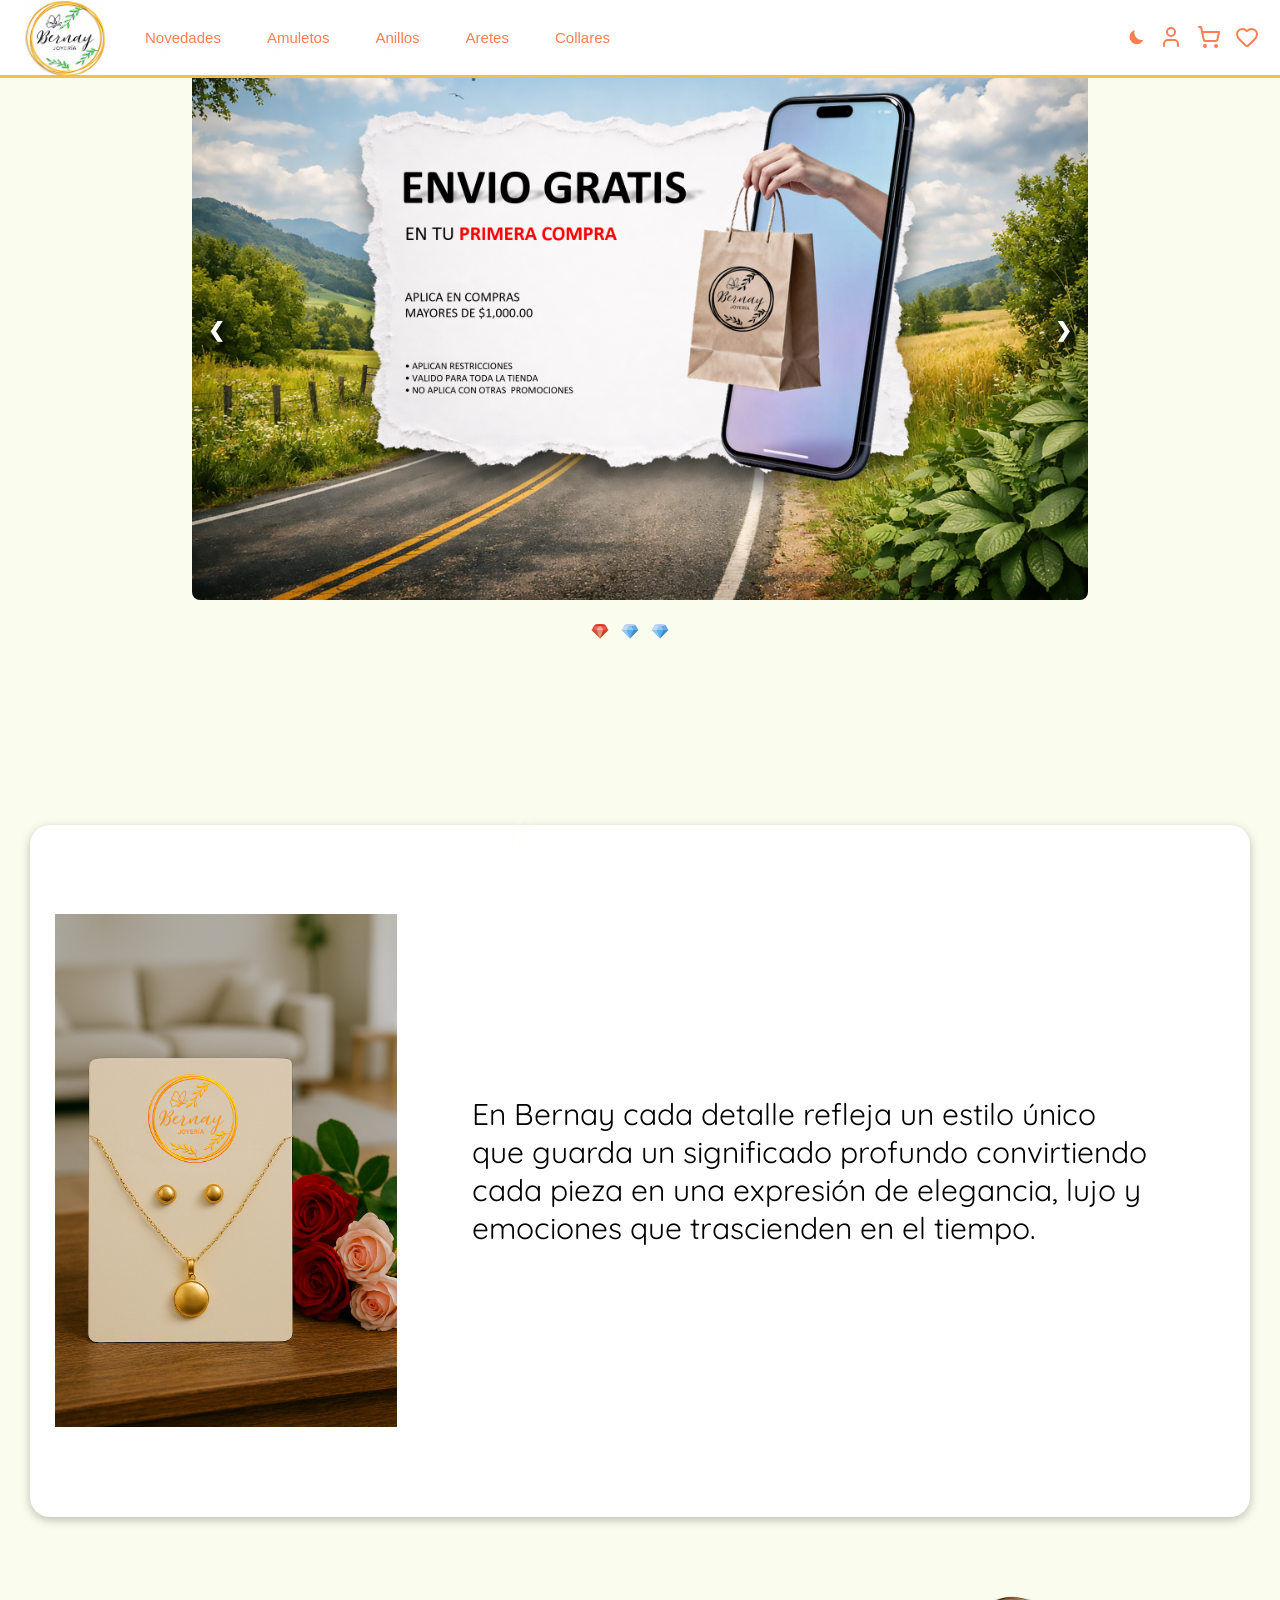
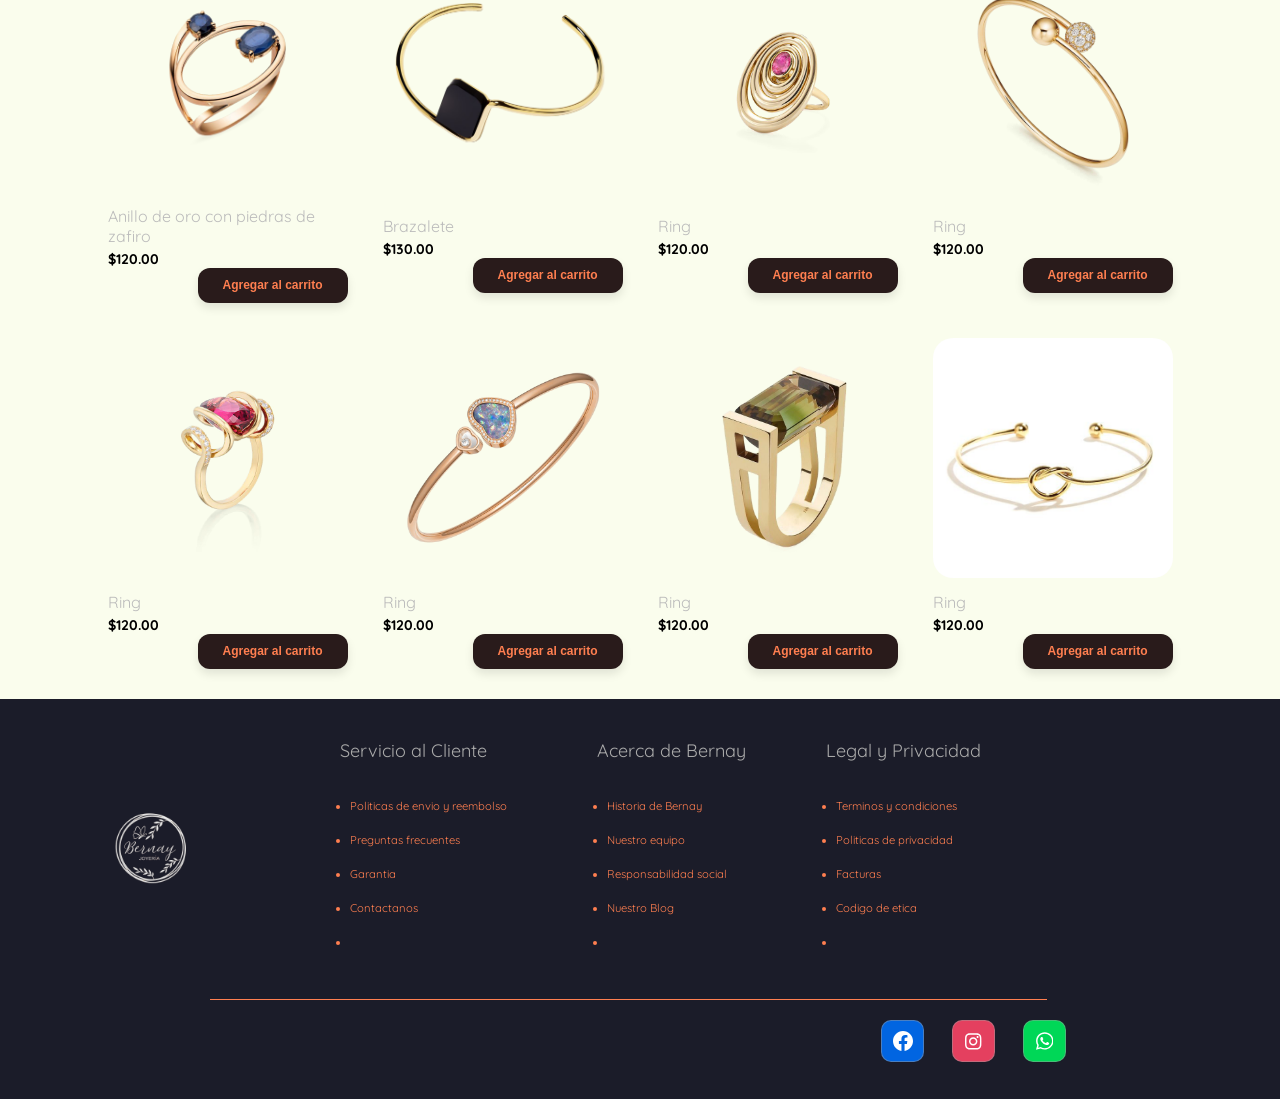
==== commit 49eb4162: "The image of the main section was adjusted and the footer logo was changed" ====
--- a/index.html
+++ b/index.html
@@ -703,19 +703,13 @@
     <section class="slideshow-main">
         <div class="slideshow-container">
         <div class="mySlides fade">
-            <div class="numbertext">1 / 3</div>
             <img src="Images/Slideshow-Bernay-01.png" style="width: 100%;" alt="">
-            <div class="slide-text">Imagen 01</div>
         </div>
         <div class="mySlides fade">
-            <div class="numbertext">2 / 3</div>
             <img src="Images/Slideshow-Bernay-02.png" style="width: 100%;" alt="">
-            <div class="slide-text">Imagen 02</div>
         </div>
         <div class="mySlides fade">
-            <div class="numbertext">3 / 3</div>
             <img src="Images/Slideshow-Bernay-03.png" style="width: 100%;" alt="">
-            <div class="slide-text">Imagen 03</div>
         </div>
         <a class="prev" onclick="plusSlides(-1)">&#10094</a>
         <a class="next" onclick="plusSlides(1)">&#10095</a>
@@ -932,7 +926,7 @@
     <footer>
         <div class="footer-list">
             <div class="bernay-footer-logo">
-                <img src="Images/Bernay Logo 3D BN.png" alt="">
+                <img src="Images/Bernay-White-Logo.png" alt="">
             </div>
             <ul class="customer-service"> Servicio al Cliente
             <li>Politicas de envio y reembolso</li>
--- a/styles.css
+++ b/styles.css
@@ -598,7 +598,7 @@
     flex-wrap: wrap;
     justify-content: center;
     gap: 35px;
-    margin: 55px;
+    margin: 30px;
 }
 
 .body-container {
@@ -608,6 +608,7 @@
     background-color: white;
     margin-top: 50px;
     border-radius: 20px;
+    box-shadow: 0 3px 10px 0 rgba(0, 0, 0, 0.25);
 }
 
 .opening-section {
@@ -616,14 +617,14 @@
 
 .opening-section img {
     width: 100%;
-    margin-top: 10px;
+    margin: 25px;
     object-fit: scale-down;
     border-radius: 10px;
 }
 
 .opening-phrase p {
     font-size: 30px;
-    margin: 200px 100px;
+    margin: 270px 100px;
 }
 
 .cards-container {
@@ -974,7 +975,8 @@
     display: none;
 }
 
-@media (max-width: 825px) {
+@media (max-width: 885px) {
+
     .socialmedia-button {
         display: flex;
         margin: 20px 13px;
@@ -1004,10 +1006,102 @@
         display: none;
     }
 
+    .slideshow-container {
+        position: relative;
+        max-width: 95%;
+        margin: auto;
+    }
+
     .body-container {
         display: flex;
         flex-direction: column;
-        height: 1250px;
+        height: 470px;
+    }
+
+    .opening-section {
+        display: flex;
+        align-items: center;
+        margin: 15px;
+    }
+
+    .opening-section img {
+        width: 35%;
+        object-fit: contain;
+        margin: 15px;
+        border-radius: 10px;
+    }
+
+    .opening-phrase p {
+        font-size: 2.8rem;
+        margin: -380px 70px 0px 370px;
+        font-style: italic;
+    }
+}
+
+@media (max-width: 725px) {
+    .navbar-left li:nth-child(n+4) {
+        display: none;
+    }
+}
+
+@media (max-width: 641px) {
+
+    .bernay-footer-logo img {
+        display: none;
+    }
+
+    .hamburger {
+        display: block;
+    }
+
+    .navbar-left ul {
+        display: none;
+    }
+
+    .navbar-right {
+        margin-left: -40px;
+        margin-right: -15px;
+    }
+
+
+    .navbar-right ul {
+        margin: 12px 50px 12px -30px;
+    }
+
+    .logo {
+        position: relative;
+        top: 0px;
+    }
+
+    .slideshow-main {
+        width: 100%;
+        position: relative;
+        right: 45px;
+    }
+
+    .prev,
+    .next {
+        top: 40%;
+    }
+
+    .current-slide {
+        margin-top: 80px;
+        position: relative;
+        left: 55px;
+    }
+
+    .slideshow-container {
+        position: relative;
+        max-width: 95%;
+        top: 70px;
+        left: 50px;
+    }
+
+    .body-container {
+        display: flex;
+        flex-direction: column;
+        height: 770px;
+        margin-top: 75px;
     }
 
     .opening-section {
@@ -1024,90 +1118,8 @@
 
     .opening-phrase p {
         font-size: 2.0rem;
-        margin: 65px 20px;
-    }
-}
-
-@media (max-width: 725px) {
-    .navbar-left li:nth-child(n+4) {
-        display: none;
-    }
-}
-
-@media (max-width: 641px) {
-
-    .bernay-footer-logo img {
-        display: none;
-    }
-
-    .hamburger {
-        display: block;
-    }
-
-    .navbar-left ul {
-        display: none;
-    }
-
-    .navbar-right {
-        margin-left: -40px;
-        margin-right: -15px;
-    }
-
-
-    .navbar-right ul {
-        margin: 12px 50px 12px -30px;
-    }
-
-    .logo {
-        position: relative;
-        top: 0px;
-    }
-
-    .slideshow-main {
-        width: 100%;
-        position: relative;
-        right: 45px;
-    }
-
-    .prev,
-    .next {
-        top: 40%;
-    }
-
-    .current-slide {
-        margin-top: 80px;
-        position: relative;
-        left: 55px;
-    }
-
-    .slideshow-container {
-        position: relative;
-        max-width: 90%;
-        top: 70px;
-        left: 50px;
-    }
-
-    .body-container {
-        display: flex;
-        flex-direction: column;
-        height: 770px;
-    }
-
-    .opening-section {
-        display: flex;
-        flex-direction: column;
-        align-items: center;
-    }
-
-    .opening-section img {
-        width: 100%;
-        object-fit: contain;
-        margin: 0px;
-    }
-
-    .opening-phrase p {
-        font-size: 2.0rem;
-        margin: 65px 20px;
+        margin: 35px 20px;
+        font-style: italic;
     }
 
     .accordion-panel {
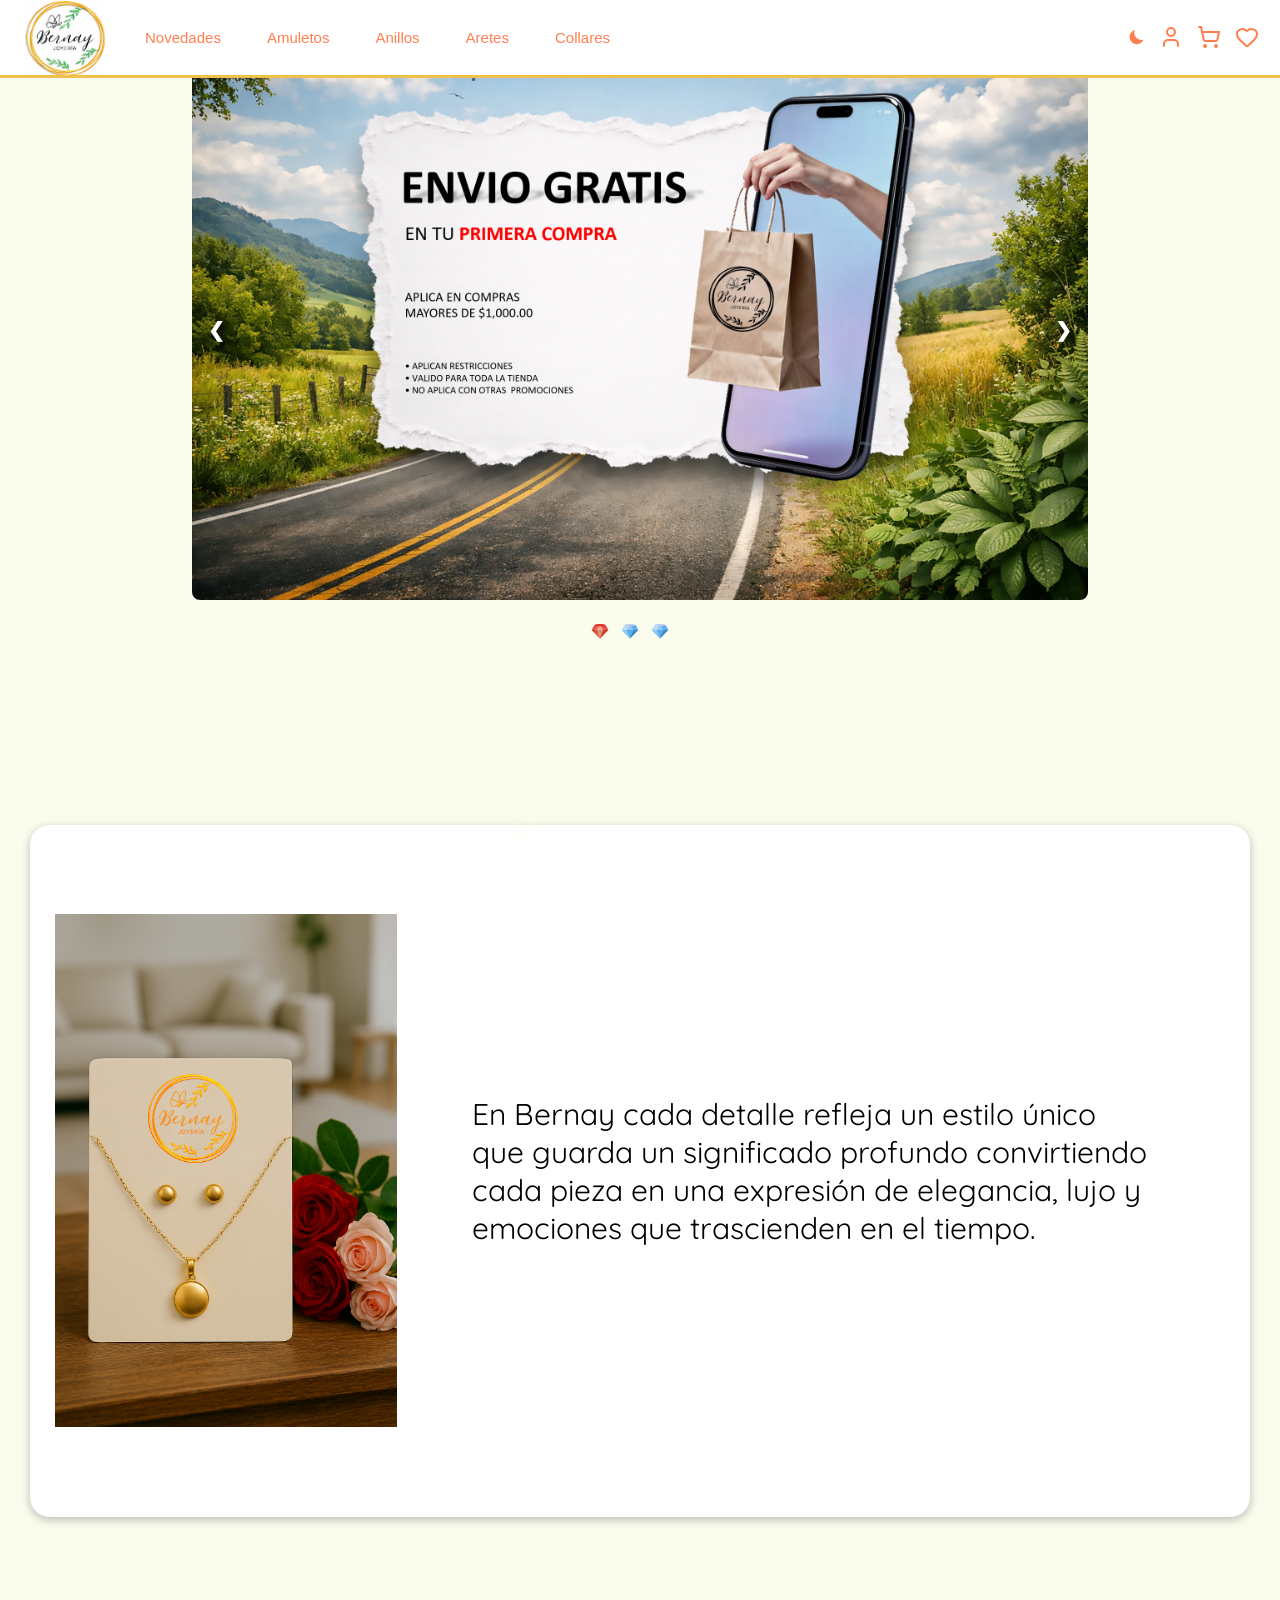
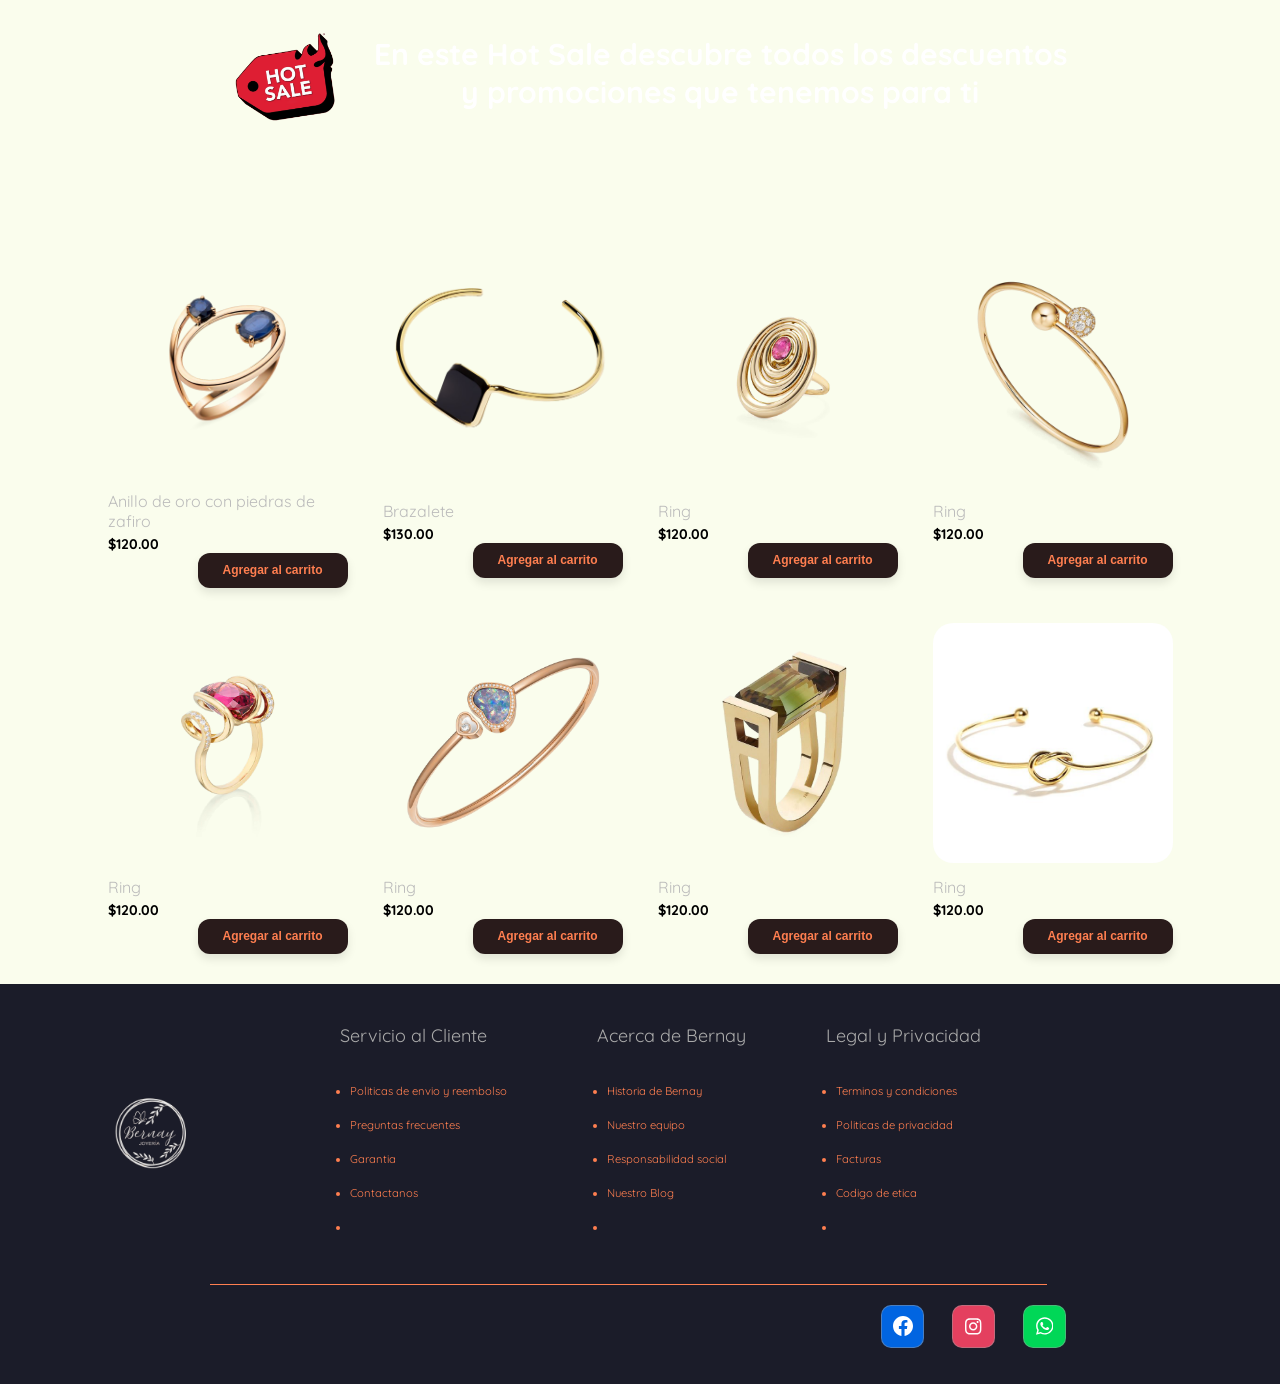
==== commit cf2aed6f: "A Hot Sale section was added and the mobile version was modified" ====
--- a/index.html
+++ b/index.html
@@ -700,42 +700,42 @@
         </div>
     </header>
     <section>        
-    <section class="slideshow-main">
-        <div class="slideshow-container">
-        <div class="mySlides fade">
-            <img src="Images/Slideshow-Bernay-01.png" style="width: 100%;" alt="">
-        </div>
-        <div class="mySlides fade">
-            <img src="Images/Slideshow-Bernay-02.png" style="width: 100%;" alt="">
-        </div>
-        <div class="mySlides fade">
-            <img src="Images/Slideshow-Bernay-03.png" style="width: 100%;" alt="">
-        </div>
-        <a class="prev" onclick="plusSlides(-1)">&#10094</a>
-        <a class="next" onclick="plusSlides(1)">&#10095</a>
-        </div>
-        <br>
-        <div class="current-slide">
-            <span class="dot" onclick="currentSlide(1)">
-                <span class="diamond d1"></span>
-                <span class="diamond d2"></span>
-                <span class="diamond d3"></span>
-                <span class="diamond d4"></span>            
-            </span>
-            <span class="dot" onclick="currentSlide(2)">
-                <span class="diamond d1"></span>
-                <span class="diamond d2"></span>
-                <span class="diamond d3"></span>
-                <span class="diamond d4"></span>        
-            </span>
-            <span class="dot" onclick="currentSlide(3)">
-                <span class="diamond d1"></span>
-                <span class="diamond d2"></span>
-                <span class="diamond d3"></span>
-                <span class="diamond d4"></span>            
-            </span>
-        </div>
-    </section>
+        <section class="slideshow-main">
+            <div class="slideshow-container">
+            <div class="mySlides fade">
+                <img src="Images/Slideshow-Bernay-01.png" style="width: 100%;" alt="">
+            </div>
+            <div class="mySlides fade">
+                <img src="Images/Slideshow-Bernay-02.png" style="width: 100%;" alt="">
+            </div>
+            <div class="mySlides fade">
+                <img src="Images/Slideshow-Bernay-03.png" style="width: 100%;" alt="">
+            </div>
+            <a class="prev" onclick="plusSlides(-1)">&#10094</a>
+            <a class="next" onclick="plusSlides(1)">&#10095</a>
+            </div>
+            <br>
+            <div class="current-slide">
+                <span class="dot" onclick="currentSlide(1)">
+                    <span class="diamond d1"></span>
+                    <span class="diamond d2"></span>
+                    <span class="diamond d3"></span>
+                    <span class="diamond d4"></span>            
+                </span>
+                <span class="dot" onclick="currentSlide(2)">
+                    <span class="diamond d1"></span>
+                    <span class="diamond d2"></span>
+                    <span class="diamond d3"></span>
+                    <span class="diamond d4"></span>        
+                </span>
+                <span class="dot" onclick="currentSlide(3)">
+                    <span class="diamond d1"></span>
+                    <span class="diamond d2"></span>
+                    <span class="diamond d3"></span>
+                    <span class="diamond d4"></span>            
+                </span>
+            </div>
+        </section>
     </section>
     <section class="main-container">
         <div class="body-container">
@@ -744,6 +744,15 @@
             </div>
             <div class="opening-phrase">
                 <p>En Bernay cada detalle refleja un estilo &uacute;nico que guarda un significado profundo convirtiendo cada pieza en una expresi&oacute;n de elegancia, lujo y emociones que trascienden en el tiempo.</p>
+            </div>
+        </div>
+        <div class="hot-sale">
+            <div class="hot-sale-img hs-img"></div>
+            <div class="hot-sale-dialog">
+                <div class="hot-sale-logo hs-logo"></div>
+                <div class="hs-phrase">
+                    <p>En este Hot Sale descubre todos los descuentos y promociones que tenemos para ti</p>
+                </div>
             </div>
         </div>
         <div class="cards-container">
--- a/styles.css
+++ b/styles.css
@@ -625,6 +625,64 @@
 .opening-phrase p {
     font-size: 30px;
     margin: 270px 100px;
+}
+
+.hot-sale {
+    width: 100%;
+    height: 250px;
+    position: relative;
+    overflow: hidden;
+}
+
+.hot-sale-img {
+    height: 100%;
+    width: 100%;
+    background-position: center;
+    background-repeat: no-repeat;
+    background-size: cover;
+    background-attachment: fixed;
+    border-radius: 15px;
+}
+
+.hs-img {
+    background-image: url(Images/Hot-Sale-Background.png);
+}
+
+.hs-logo {
+    background-image: url(Images/Hot-Sale-Logo.png);
+}
+
+.hot-sale-dialog {
+    position: absolute;
+    top: 50%;
+    left: 50%;
+    transform: translate(-50%, -50%);
+    text-align: center;
+    z-index: 2;
+}
+
+.hot-sale-logo {
+    height: 100px;
+    width: 100px;
+    background-position: center;
+    background-repeat: no-repeat;
+    background-size: contain;
+    position: relative;
+    right: 355px;
+    z-index: 2;
+}
+
+.hs-phrase p {
+    color: white;
+    font-weight: bold;
+    position: fixed;
+    top: 50%;
+    left: 480%;
+    transform: translate(-100%, -55%);
+    z-index: 2;
+    width: 700px;
+    text-align: center;
+    font-size: 3.0rem;
 }
 
 .cards-container {
@@ -1036,6 +1094,14 @@
         margin: -380px 70px 0px 370px;
         font-style: italic;
     }
+
+    .hot-sale-logo {
+        right: 310px;
+    }
+
+    .hs-phrase p {
+        font-size: 2.5rem;
+    }
 }
 
 @media (max-width: 725px) {
@@ -1120,6 +1186,22 @@
         font-size: 2.0rem;
         margin: 35px 20px;
         font-style: italic;
+    }
+
+    .hot-sale {
+        height: 350px;
+    }
+
+    .hot-sale-logo {
+        right: 0px;
+        bottom: 80px;
+    }
+
+    .hs-phrase p {
+        top: 115%;
+        left: 205%;
+        width: 300px;
+        font-size: 2.3rem;
     }
 
     .accordion-panel {
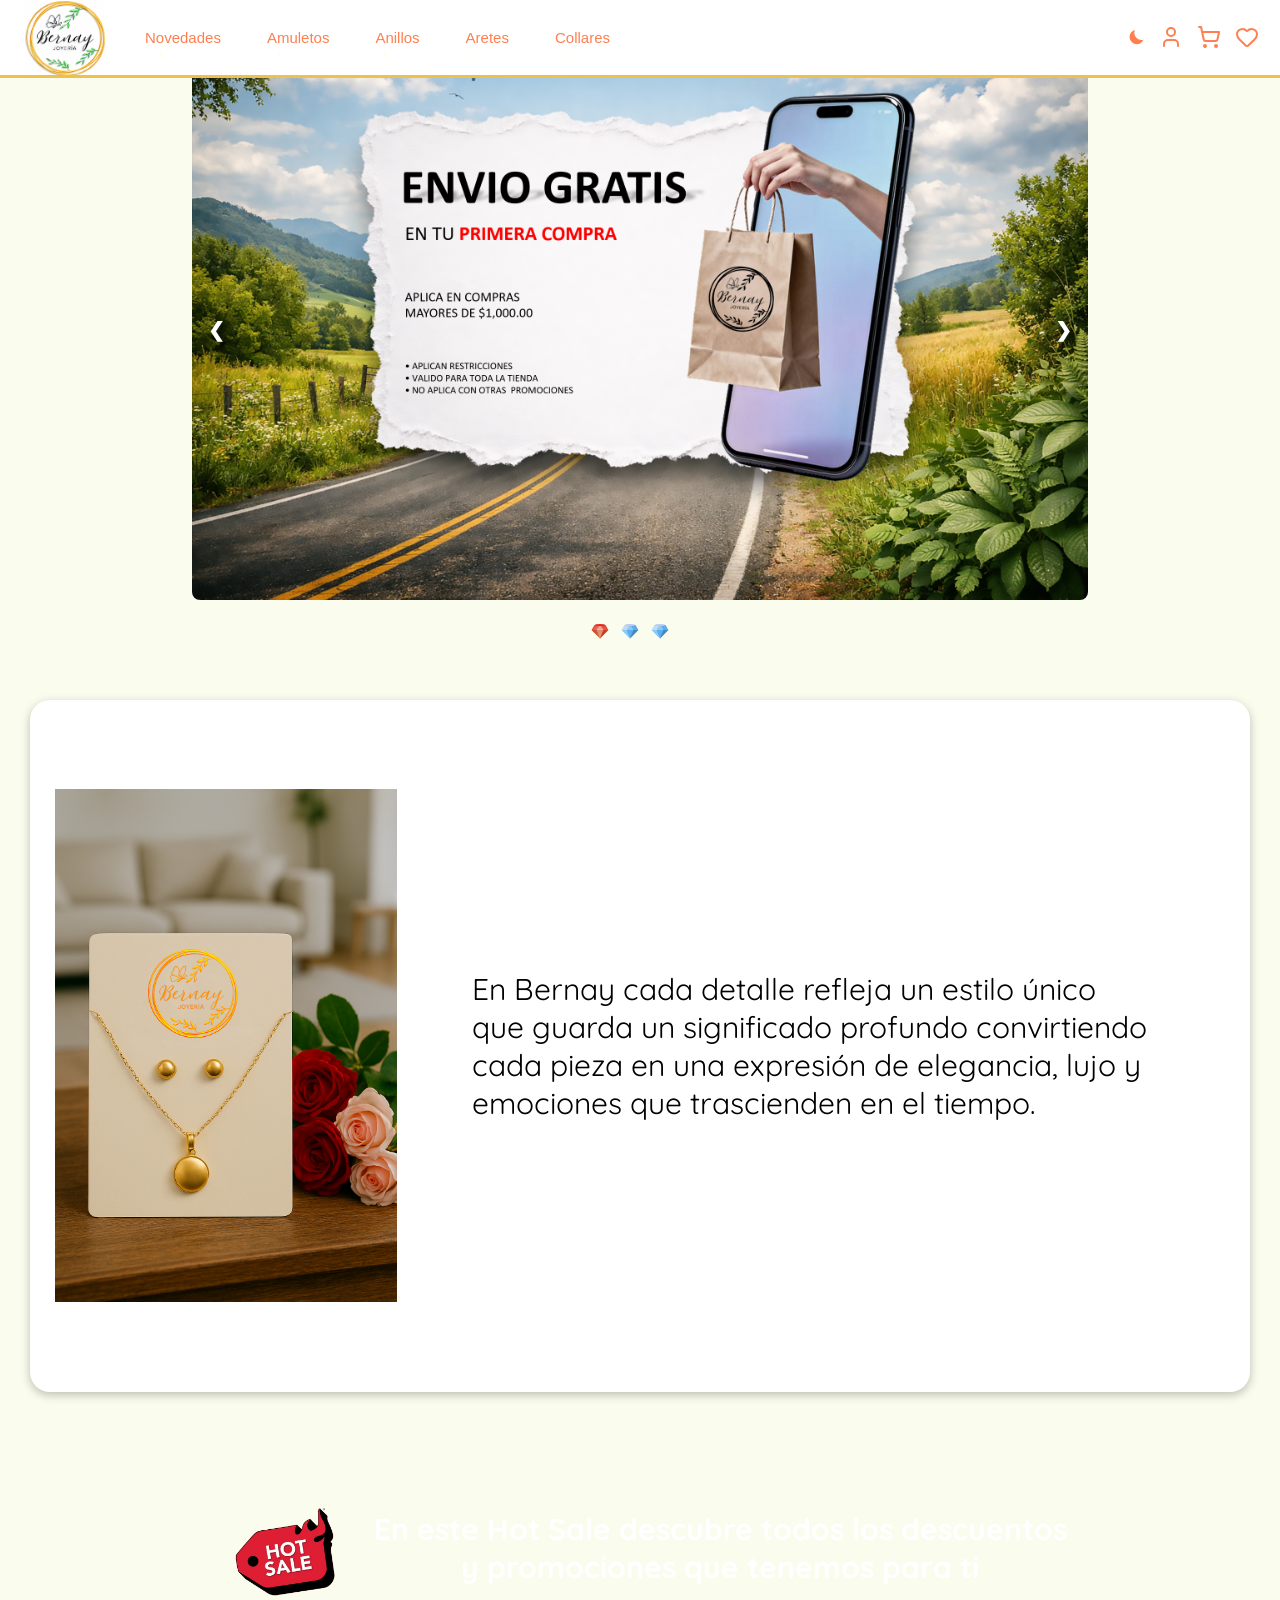
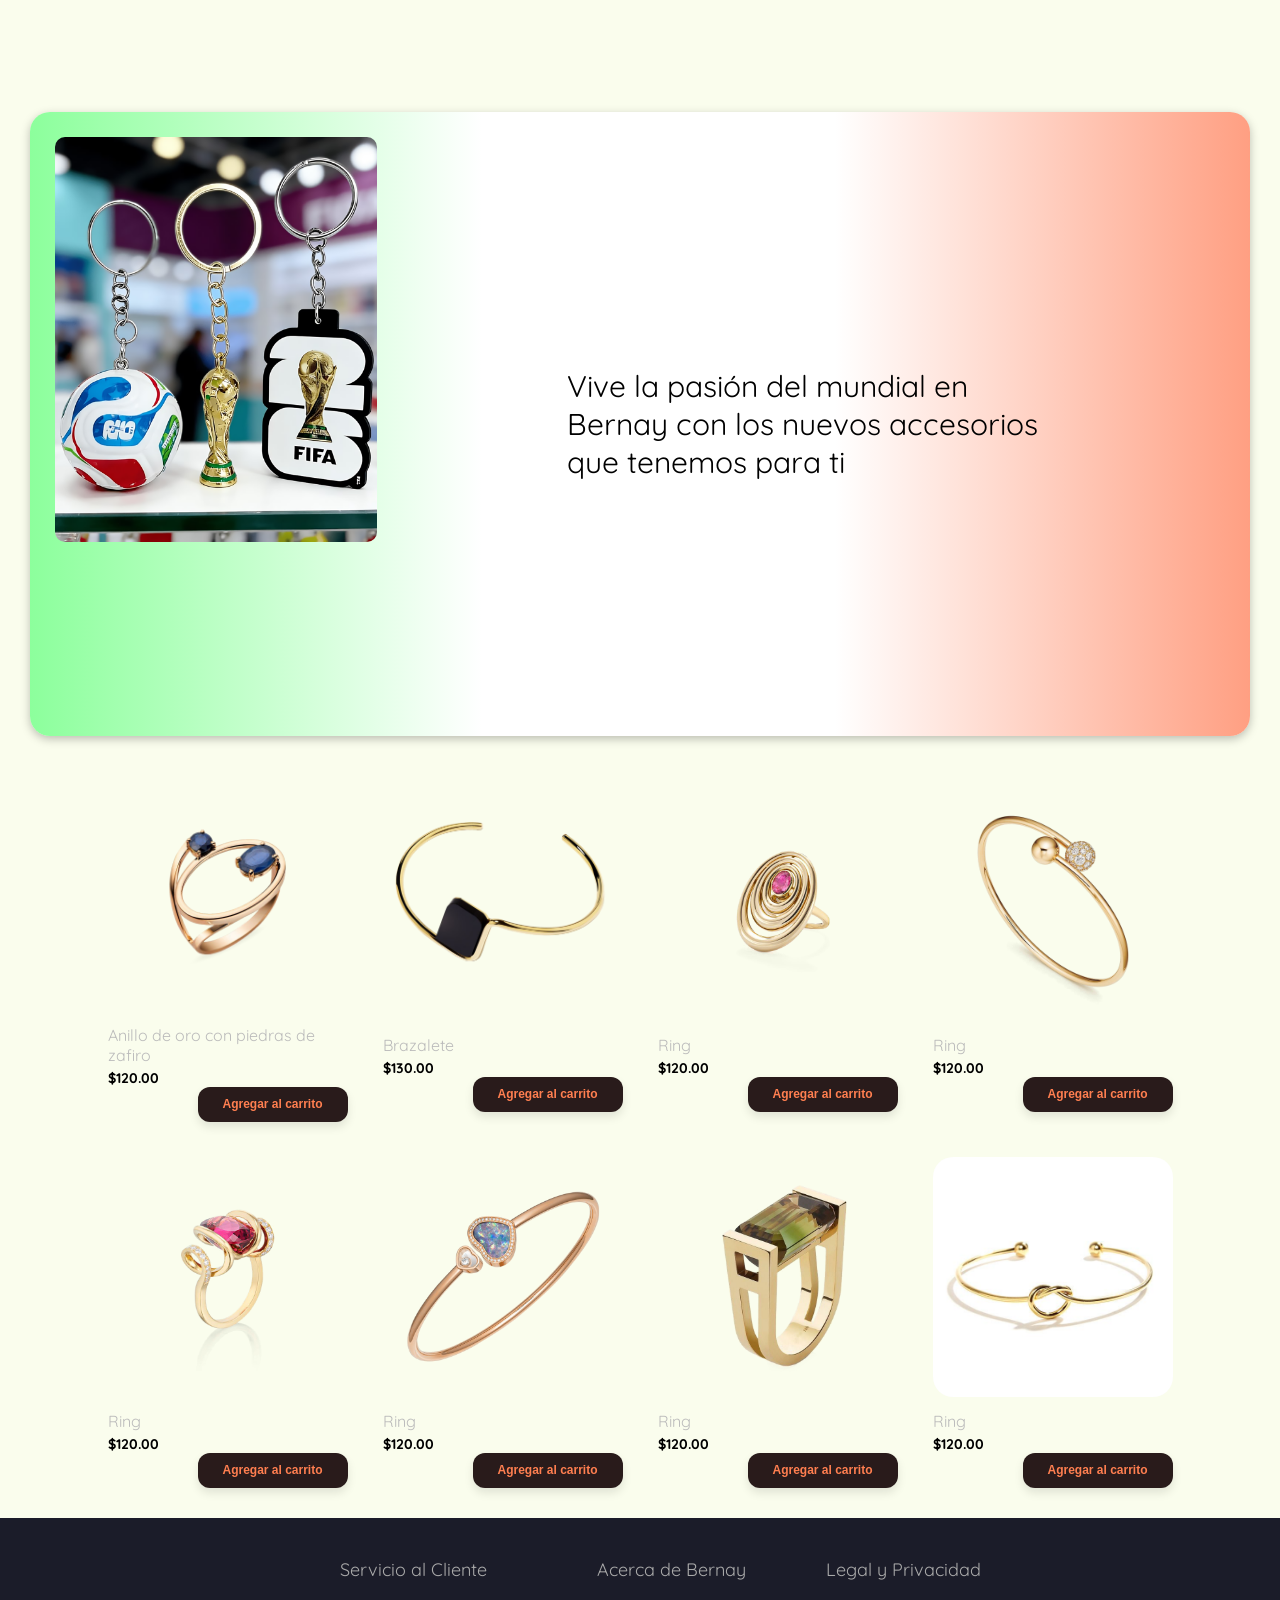
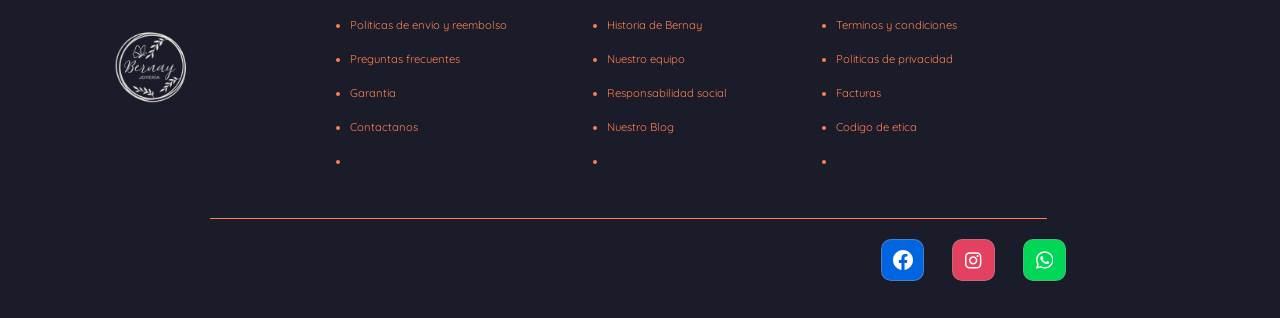
==== commit a0d90d6d: "The World Cup section was added and adjusted" ====
--- a/index.html
+++ b/index.html
@@ -755,6 +755,14 @@
                 </div>
             </div>
         </div>
+        <div class="worldcup-container">
+            <div class="worldcup-section">
+                <img src="Images/worldcup-2026.png" alt="worldcup-accessories">
+            </div>
+            <div class="worldcup-phrase">
+                <p>Vive la pasi&oacute;n del mundial en Bernay con los nuevos accesorios que tenemos para ti</p>
+            </div>
+        </div>
         <div class="cards-container">
             <div class="product-card">
                 <img src="Images/anillo-01.png" alt="">
--- a/styles.css
+++ b/styles.css
@@ -606,10 +606,12 @@
     height: 50%;
     display: flex;
     background-color: white;
-    margin-top: 50px;
+    margin-top: -75px;
     border-radius: 20px;
     box-shadow: 0 3px 10px 0 rgba(0, 0, 0, 0.25);
-}
+    z-index: 3;
+}
+
 
 .opening-section {
     display: flex;
@@ -623,8 +625,33 @@
 }
 
 .opening-phrase p {
-    font-size: 30px;
+    font-size: 3.0rem;
     margin: 270px 100px;
+}
+
+.worldcup-container {
+    width: 100%;
+    height: 50%;
+    display: flex;
+    background: #8cff9c;
+    background: linear-gradient(90deg, rgba(140, 255, 156, 1) 0%, rgba(255, 255, 255, 1) 37%, rgba(255, 255, 255, 1) 66%, rgba(255, 159, 130, 1) 100%);
+    border-radius: 20px;
+    box-shadow: 0 3px 10px 0 rgba(0, 0, 0, 0.25);
+    z-index: 3;
+}
+
+.worldcup-section img {
+    width: 60%;
+    margin: 25px;
+    object-fit: scale-down;
+    border-radius: 10px;
+}
+
+.worldcup-phrase p {
+    font-size: 3.0rem;
+    margin: 255px 100px;
+    position: relative;
+    right: 100px;
 }
 
 .hot-sale {
@@ -1102,6 +1129,31 @@
     .hs-phrase p {
         font-size: 2.5rem;
     }
+
+    .worldcup-container {
+        display: flex;
+        flex-direction: column;
+        height: 410px;
+    }
+
+    .worldcup-section {
+        display: flex;
+        align-items: center;
+        margin: 15px;
+    }
+
+    .worldcup-section img {
+        width: 35%;
+        object-fit: contain;
+        margin: 15px;
+        border-radius: 10px;
+    }
+
+    .worldcup-phrase p {
+        font-size: 2.8rem;
+        margin: -285px 0px 0px 535px;
+        font-style: italic;
+    }
 }
 
 @media (max-width: 725px) {
@@ -1167,7 +1219,7 @@
         display: flex;
         flex-direction: column;
         height: 770px;
-        margin-top: 75px;
+        margin-top: -90px;
     }
 
     .opening-section {
@@ -1202,6 +1254,32 @@
         left: 205%;
         width: 300px;
         font-size: 2.3rem;
+    }
+
+    .worldcup-container {
+        display: flex;
+        flex-direction: column;
+        height: 615px;
+    }
+
+    .worldcup-section {
+        display: flex;
+        flex-direction: column;
+        align-items: center;
+        margin: 15px;
+    }
+
+    .worldcup-section img {
+        width: 90%;
+        object-fit: contain;
+        margin: 15px;
+        border-radius: 10px;
+    }
+
+    .worldcup-phrase p {
+        font-size: 2.0rem;
+        margin: 30px -45px 0px 165px;
+        font-style: italic;
     }
 
     .accordion-panel {
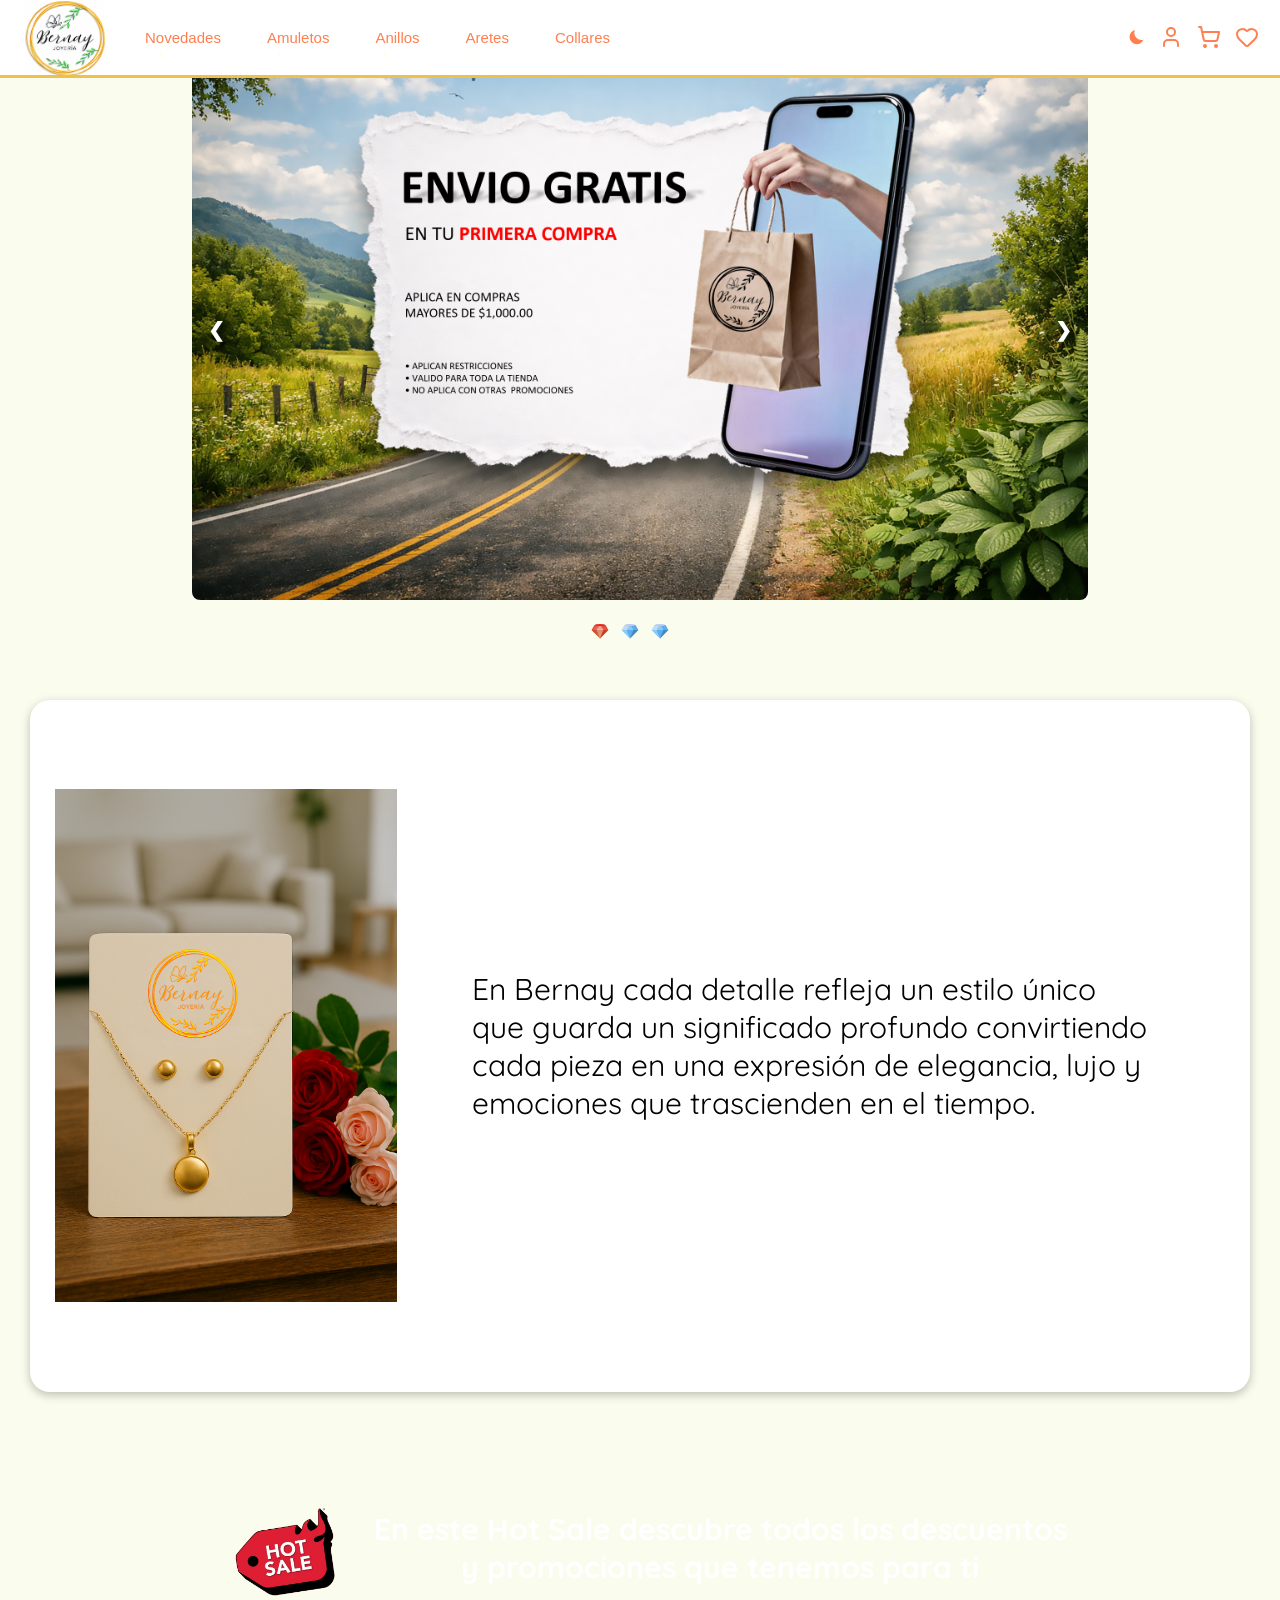
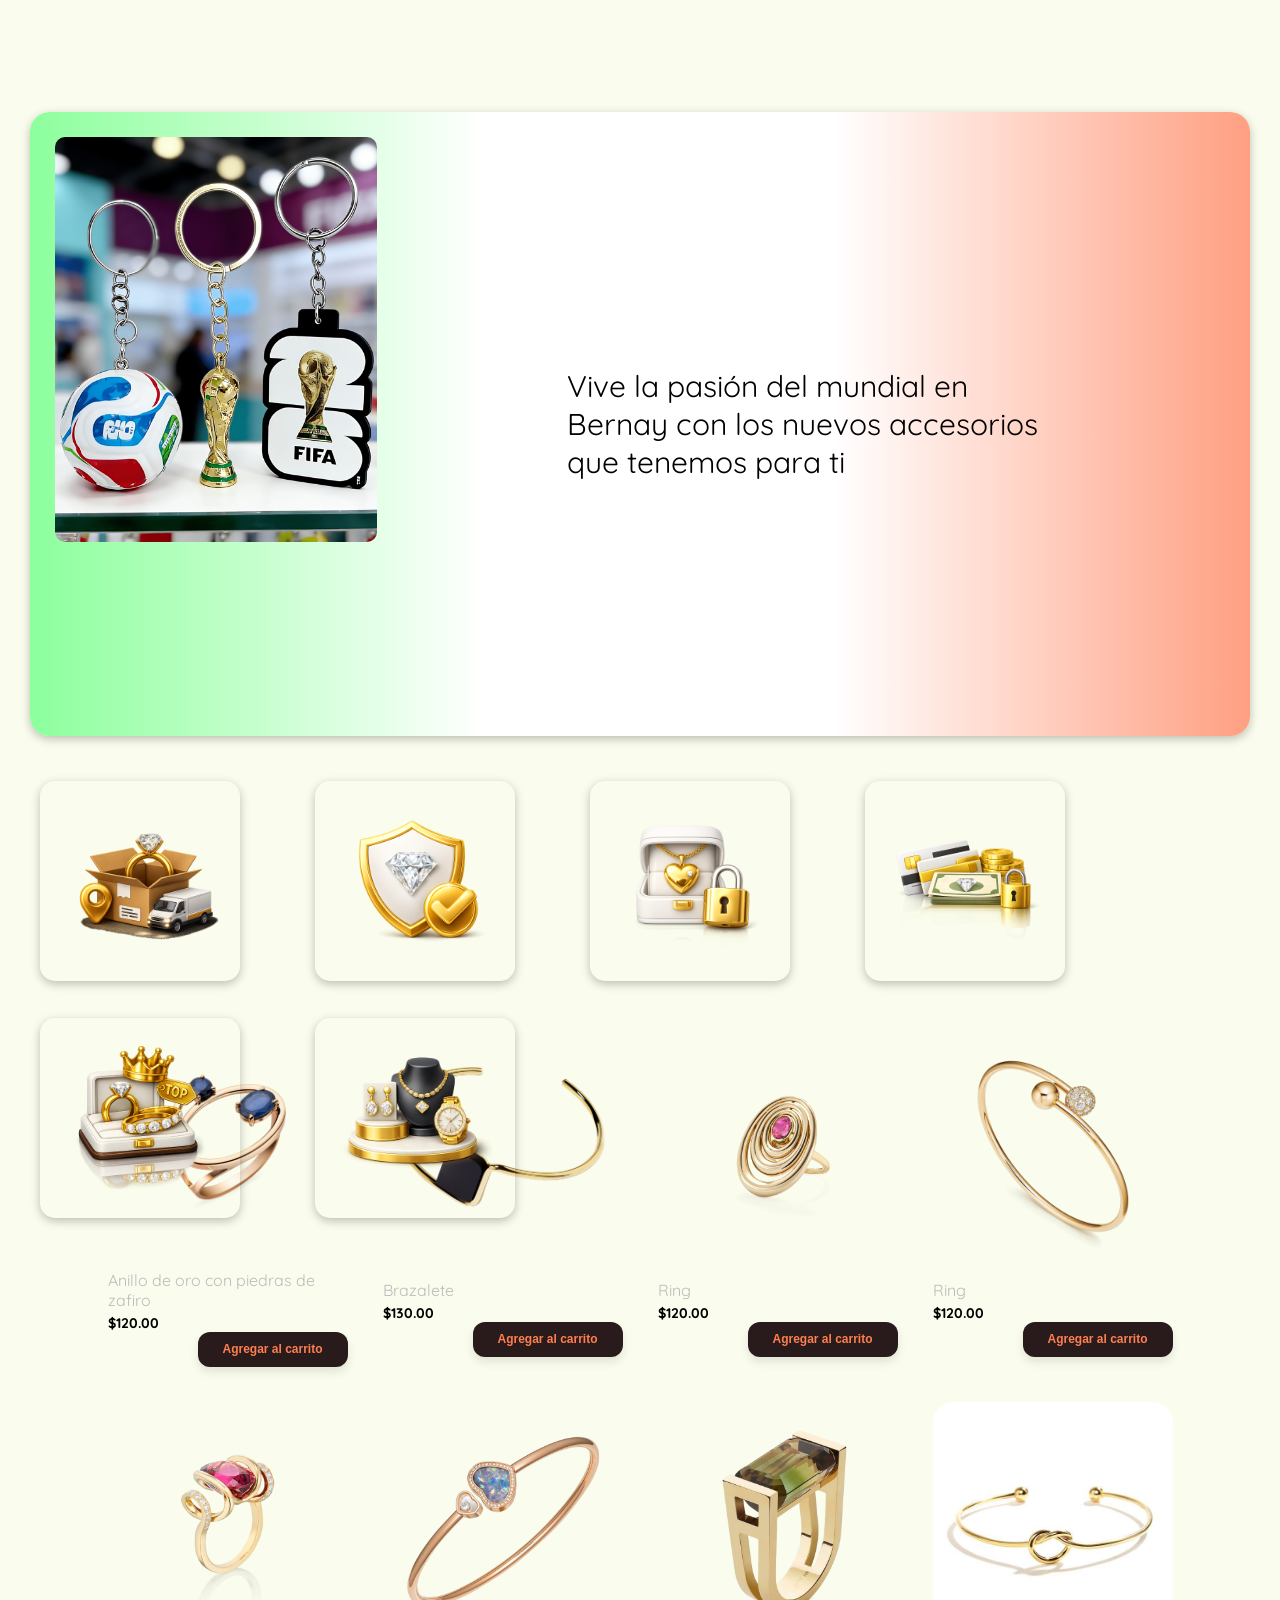
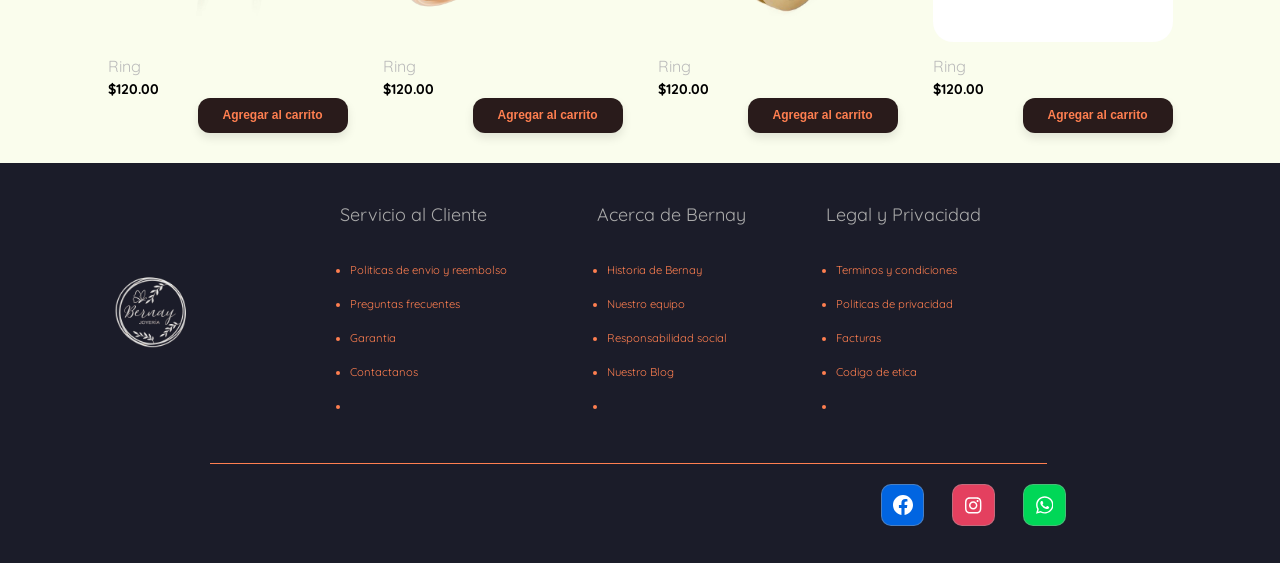
==== commit c6b7a614: "content banners were added and adjusted" ====
--- a/index.html
+++ b/index.html
@@ -763,6 +763,26 @@
                 <p>Vive la pasi&oacute;n del mundial en Bernay con los nuevos accesorios que tenemos para ti</p>
             </div>
         </div>
+        <div class="banners-content">
+            <div class="banner-icon home-delivery">
+                <img src="Images/Home-Delivery.png" alt="">
+            </div>
+            <div class="banner-icon sellers-warranty">
+                <img src="Images/Sellers Warranty.png" alt="">
+            </div>
+            <div class="banner-icon purcharse-protection">
+                <img src="Images/Purcharse Protection.png" alt="">
+            </div>
+            <div class="banner-icon payment-methods">
+                <img src="Images/Payments Methods.png" alt="">
+            </div>
+            <div class="banner-icon best-sellers">
+                <img src="Images/Best Sellers.png" alt="">
+            </div>
+            <div class="banner-icon categories">
+                <img src="Images/Categories.png" alt="">
+            </div>
+        </div>
         <div class="cards-container">
             <div class="product-card">
                 <img src="Images/anillo-01.png" alt="">
--- a/styles.css
+++ b/styles.css
@@ -710,6 +710,23 @@
     width: 700px;
     text-align: center;
     font-size: 3.0rem;
+}
+
+.banners-content {
+    width: 100%;
+    height: 100px;
+    display: grid;
+    grid-template-columns: repeat(auto-fit, 240px);
+    gap: 35px;
+    margin: 10px 10px 100px 10px;
+}
+
+.banner-icon img {
+    height: 200px;
+    width: 200px;
+    position: relative;
+    box-shadow: 0 3px 10px 0 rgba(0, 0, 0, 0.25);
+    border-radius: 15px;
 }
 
 .cards-container {
@@ -1154,6 +1171,11 @@
         margin: -285px 0px 0px 535px;
         font-style: italic;
     }
+
+    .banners-content {
+        margin-bottom: 300px;
+        margin: 10px 10px 315px 10px;
+    }
 }
 
 @media (max-width: 725px) {
@@ -1280,6 +1302,16 @@
         font-size: 2.0rem;
         margin: 30px -45px 0px 165px;
         font-style: italic;
+    }
+
+    .banners-content {
+        margin: 10px 10px 400px 10px;
+        grid-template-columns: repeat(auto-fit, 145px);
+    }
+
+    .banner-icon img {
+        height: 150px;
+        width: 150px;
     }
 
     .accordion-panel {
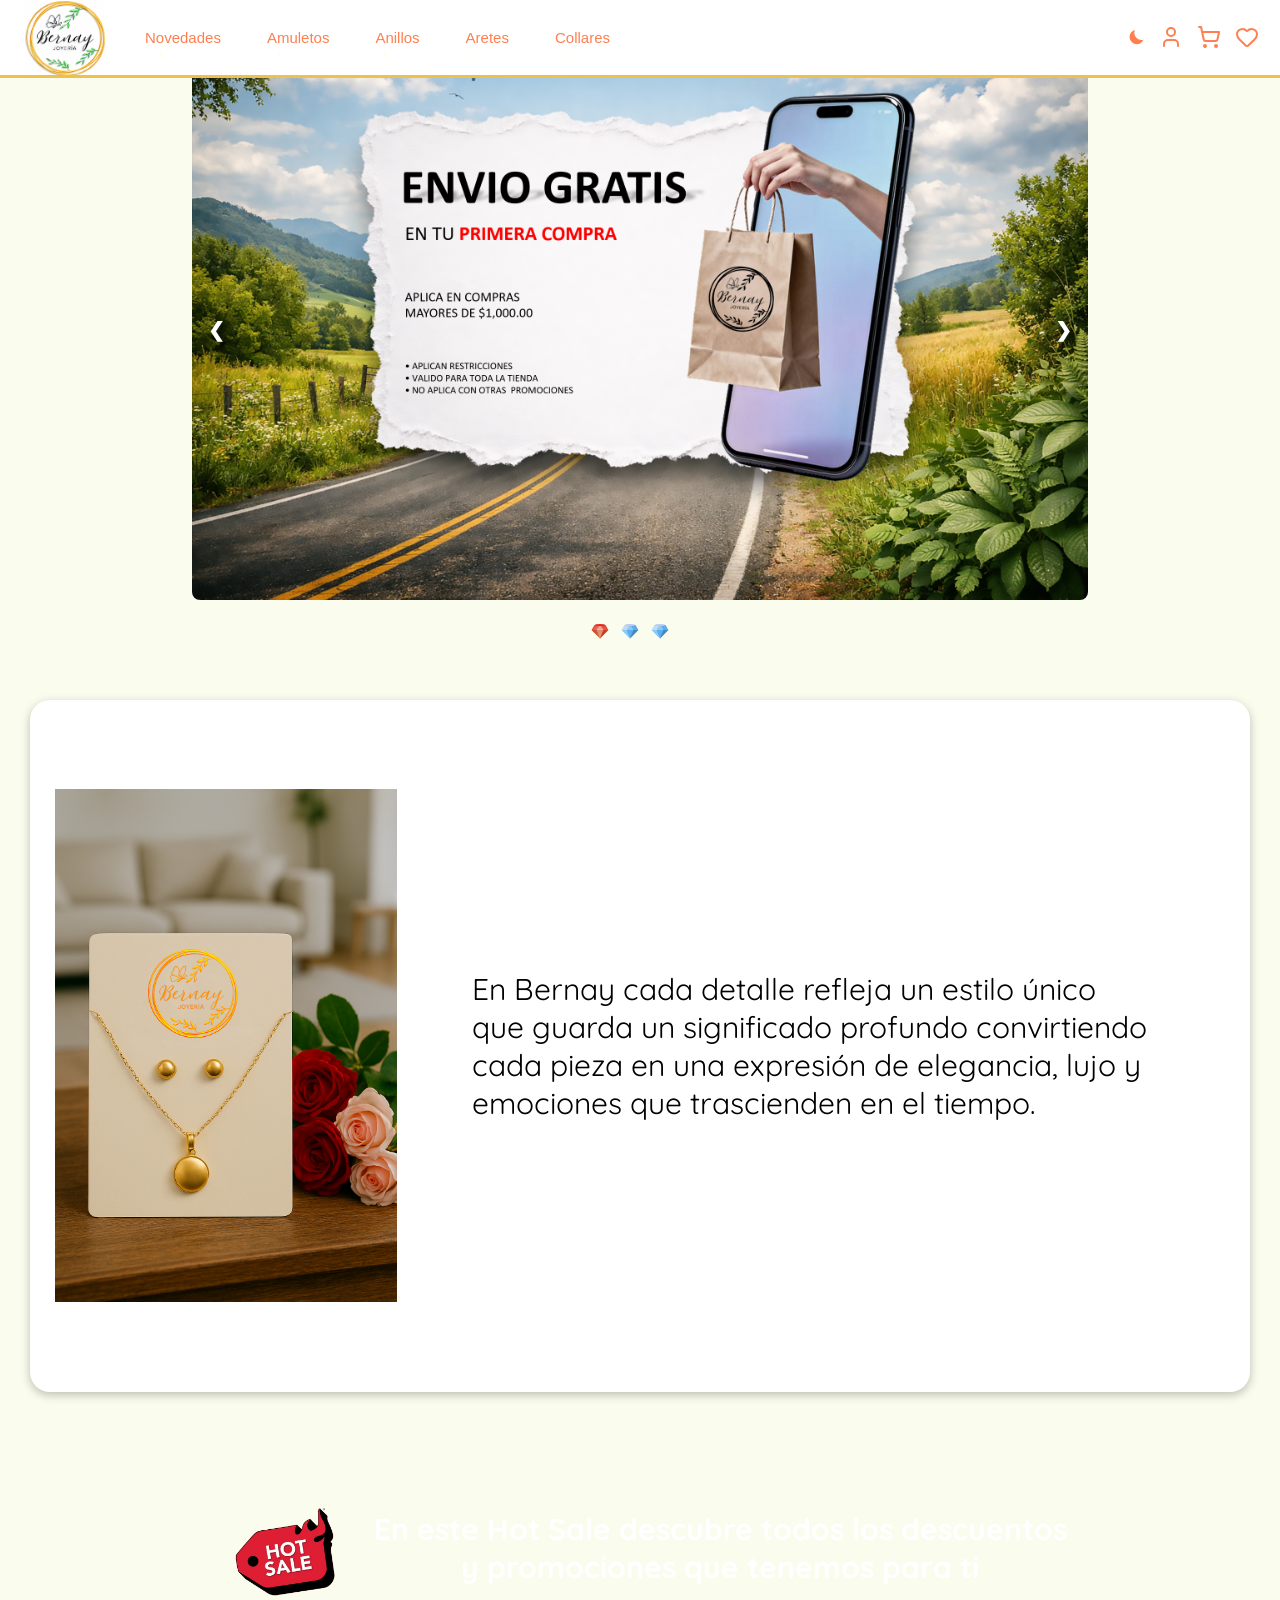
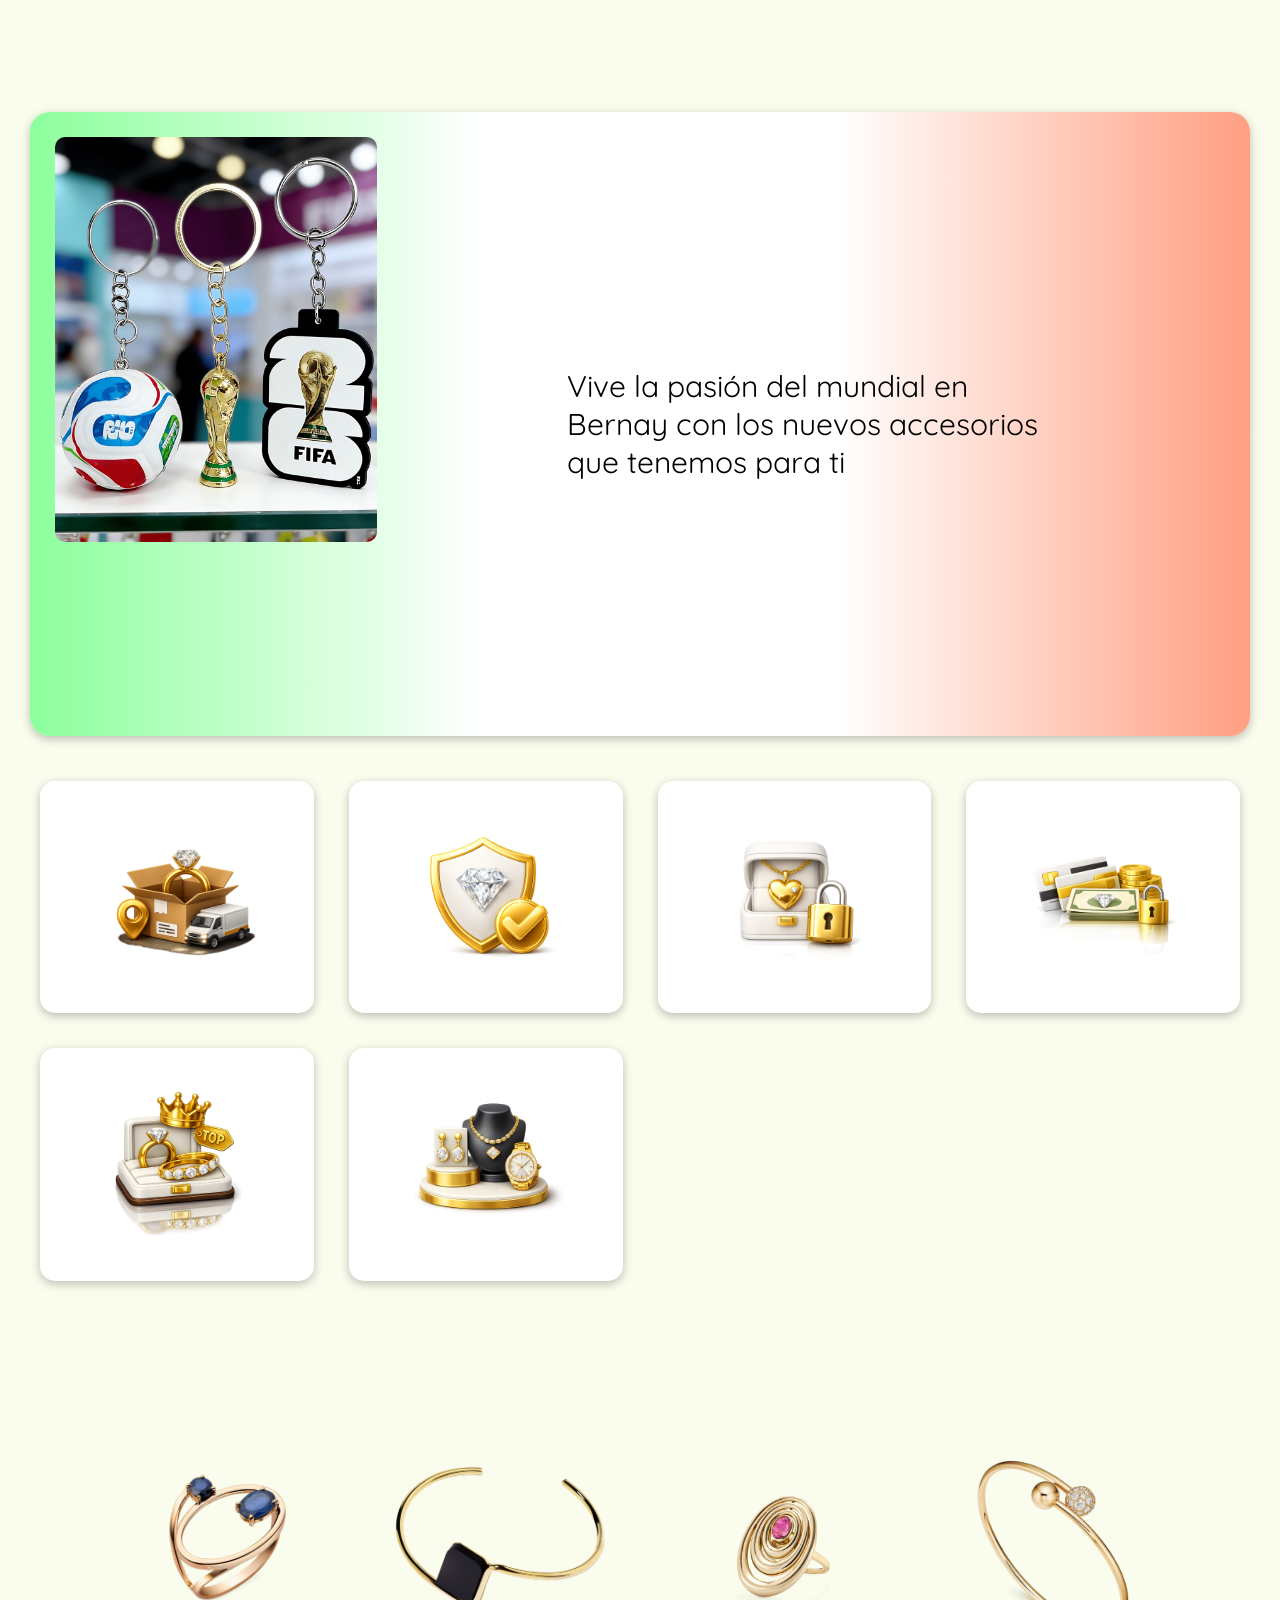
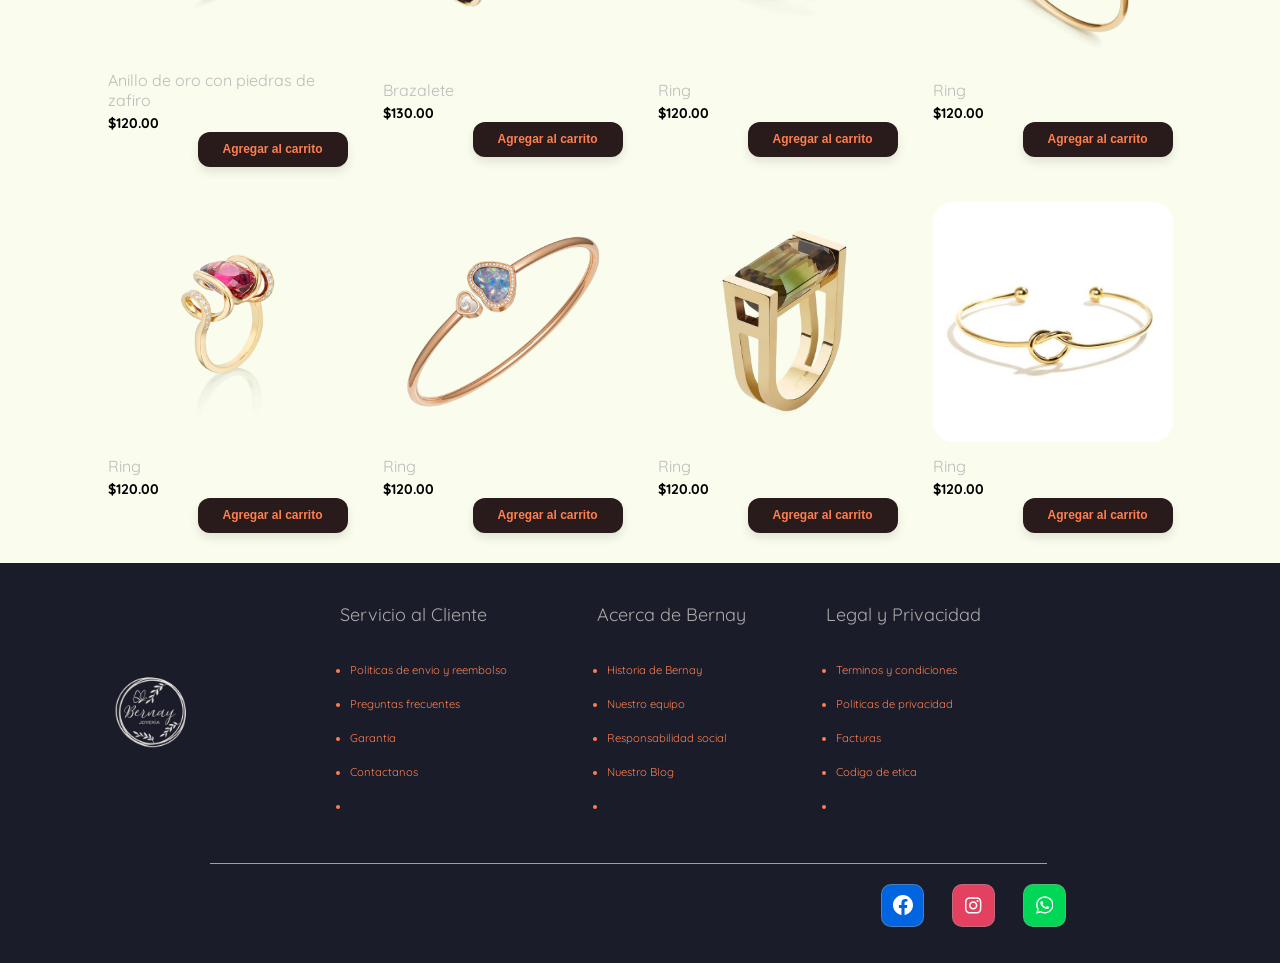
==== commit fe57bc40: "The banner content effect was fixed and the responsive design was adjusted" ====
--- a/index.html
+++ b/index.html
@@ -766,21 +766,69 @@
         <div class="banners-content">
             <div class="banner-icon home-delivery">
                 <img src="Images/Home-Delivery.png" alt="">
+                <div class="banner-content-description">
+                    <p class="banner-description-title">
+                        Envio a domicilio
+                    </p>
+                    <p class="banner-description">
+                        Obten envio gratis en toda la republica mexicana en compras mayores de $1,000.00 
+                    </p>
+                </div>
             </div>
             <div class="banner-icon sellers-warranty">
                 <img src="Images/Sellers Warranty.png" alt="">
+                <div class="banner-content-description">
+                    <p class="banner-description-title">
+                        Garantia de Vendedor
+                    </p>
+                    <p class="banner-description">
+                        Garantia de 30 dias a partir de que recibes tu producto
+                    </p>
+                </div>
             </div>
             <div class="banner-icon purcharse-protection">
                 <img src="Images/Purcharse Protection.png" alt="">
+                <div class="banner-content-description">
+                    <p class="banner-description-title">
+                        Compra Protegida
+                    </p>
+                    <p class="banner-description">
+                        Obten lo que pediste o te regresamos tu dinero
+                    </p>
+                </div>
             </div>
             <div class="banner-icon payment-methods">
                 <img src="Images/Payments Methods.png" alt="">
+                <div class="banner-content-description">
+                    <p class="banner-description-title">
+                        Metodos de pago
+                    </p>
+                    <p class="banner-description">
+                        Descubre los diferentes metodos de pago que ofrecemos desde la plataforma
+                    </p>
+                </div>
             </div>
             <div class="banner-icon best-sellers">
                 <img src="Images/Best Sellers.png" alt="">
+                <div class="banner-content-description">
+                    <p class="banner-description-title">
+                        Mas Vendidos
+                    </p>
+                    <p class="banner-description">
+                        Verifica los productos que mas se venden en la plataforma
+                    </p>
+                </div>
             </div>
             <div class="banner-icon categories">
                 <img src="Images/Categories.png" alt="">
+                <div class="banner-content-description">
+                    <p class="banner-description-title">
+                        Categorias
+                    </p>
+                    <p class="banner-description">
+                        Descubre todas las categorias que ofrecemos en Bernay
+                    </p>
+                </div>
             </div>
         </div>
         <div class="cards-container">
--- a/styles.css
+++ b/styles.css
@@ -15,6 +15,7 @@
     --sidehovermenu: -20px 5px 15px 0px rgba(0, 0, 0, 0.25);
     --diamond: 0.45;
     --diamond-shadow: #fafded;
+    --body-container: white;
 
 }
 
@@ -27,6 +28,7 @@
     --sidenavmenu: #4b4d5e;
     --sidehovermenu: -18px 0px 15px 0px rgb(255 127 80);
     --diamond-shadow: rgb(34 59 72);
+    --body-container: #87899c;
 }
 
 header {
@@ -605,7 +607,7 @@
     width: 100%;
     height: 50%;
     display: flex;
-    background-color: white;
+    background-color: var(--body-container);
     margin-top: -75px;
     border-radius: 20px;
     box-shadow: 0 3px 10px 0 rgba(0, 0, 0, 0.25);
@@ -714,19 +716,72 @@
 
 .banners-content {
     width: 100%;
-    height: 100px;
+    height: 210px;
     display: grid;
-    grid-template-columns: repeat(auto-fit, 240px);
+    justify-content: center;
+    grid-template-columns: repeat(auto-fit, minmax(240px, 1fr));
     gap: 35px;
     margin: 10px 10px 100px 10px;
+    perspective: 1000px;
+}
+
+.banner-icon {
+    position: relative;
+    display: flex;
+    align-items: center;
+    justify-content: center;
+    transition: transform 0.8s cubic-bezier(0.175, 0.885, 0.32, 1.275);
+    box-shadow: 0 3px 10px 0 rgba(0, 0, 0, 0.25);
+    border-radius: 15px;
+    overflow: hidden;
+    background-color: var(--body-container);
 }
 
 .banner-icon img {
     height: 200px;
     width: 200px;
-    position: relative;
-    box-shadow: 0 3px 10px 0 rgba(0, 0, 0, 0.25);
-    border-radius: 15px;
+    transition: opacity 0.6s ease, transform 0.6s ease;
+    z-index: 2;
+}
+
+.banner-icon:hover img {
+    transform: scale(0);
+    opacity: 0;
+}
+
+.banner-description-title {
+    margin: 0;
+    font-size: 2.4rem;
+    color: #000000;
+    padding-left: 5px;
+    font-weight: 700;
+}
+
+.banner-content-description {
+    position: absolute;
+    width: 100%;
+    height: 100%;
+    top: 0px;
+    left: 0px;
+    padding: 20px;
+    box-sizing: border-box;
+    background-color: var(--body-container);
+    transform: rotateX(-90deg);
+    transform-origin: bottom;
+    transition: all 0.6s cubic-bezier(0.175, 0.885, 0.32, 1.275);
+    backface-visibility: hidden;
+    text-align: center;
+}
+
+.banner-icon:hover .banner-content-description {
+    transform: rotateX(0deg);
+}
+
+.banner-description {
+    margin: 10px 0 0;
+    font-size: 14px;
+    color: #000000;
+    line-height: 1.4;
 }
 
 .cards-container {
@@ -1077,6 +1132,13 @@
     display: none;
 }
 
+
+@media (max-width: 1706px) {
+    .banners-content {
+        height: 500px;
+    }
+}
+
 @media (max-width: 885px) {
 
     .socialmedia-button {
@@ -1173,8 +1235,8 @@
     }
 
     .banners-content {
-        margin-bottom: 300px;
-        margin: 10px 10px 315px 10px;
+        margin: 10px;
+        grid-template-columns: repeat(auto-fit, minmax(235px, 1fr));
     }
 }
 
@@ -1305,13 +1367,22 @@
     }
 
     .banners-content {
-        margin: 10px 10px 400px 10px;
-        grid-template-columns: repeat(auto-fit, 145px);
+        margin: 10px;
+        grid-template-columns: repeat(auto-fit, 152px);
+        gap: 15px;
     }
 
     .banner-icon img {
-        height: 150px;
-        width: 150px;
+        height: 160px;
+        width: 160px;
+    }
+
+    .banner-description-title {
+        font-size: 1.3rem;
+    }
+
+    .banner-description {
+        font-size: 1.2rem;
     }
 
     .accordion-panel {
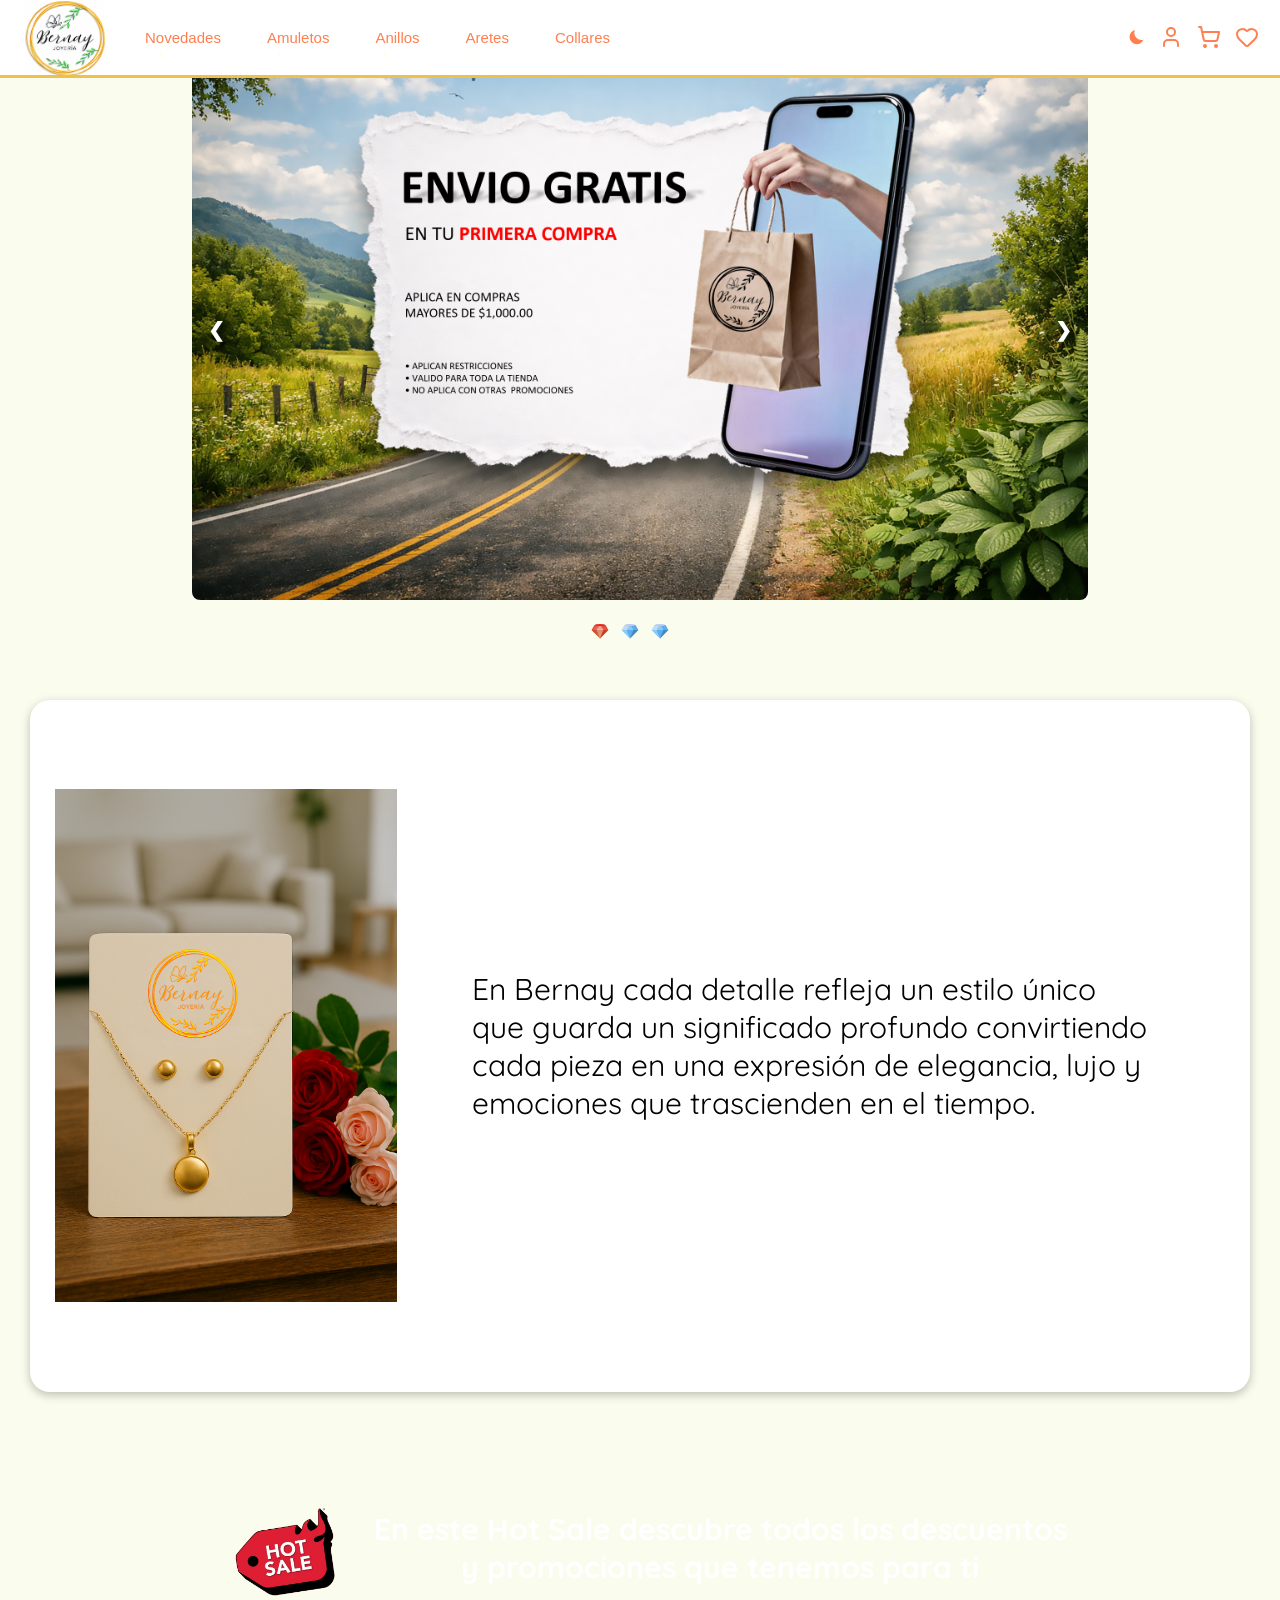
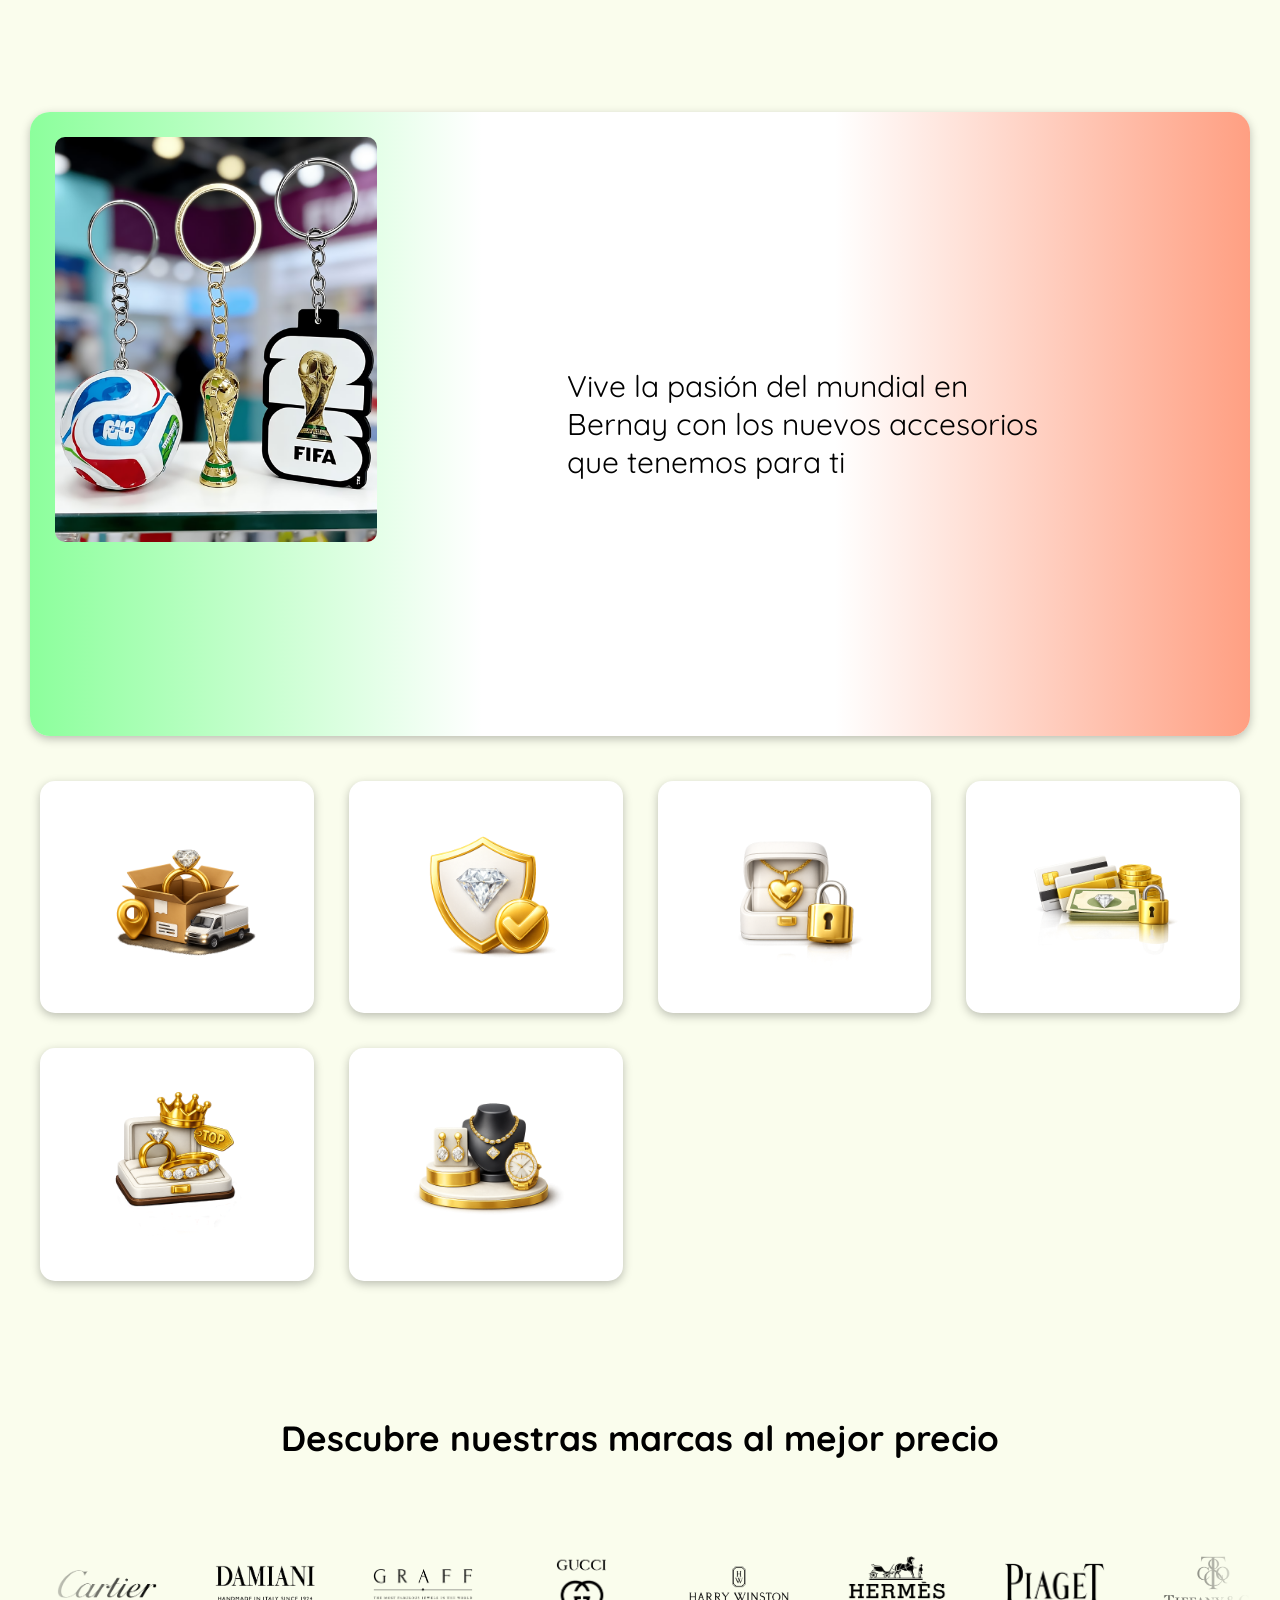
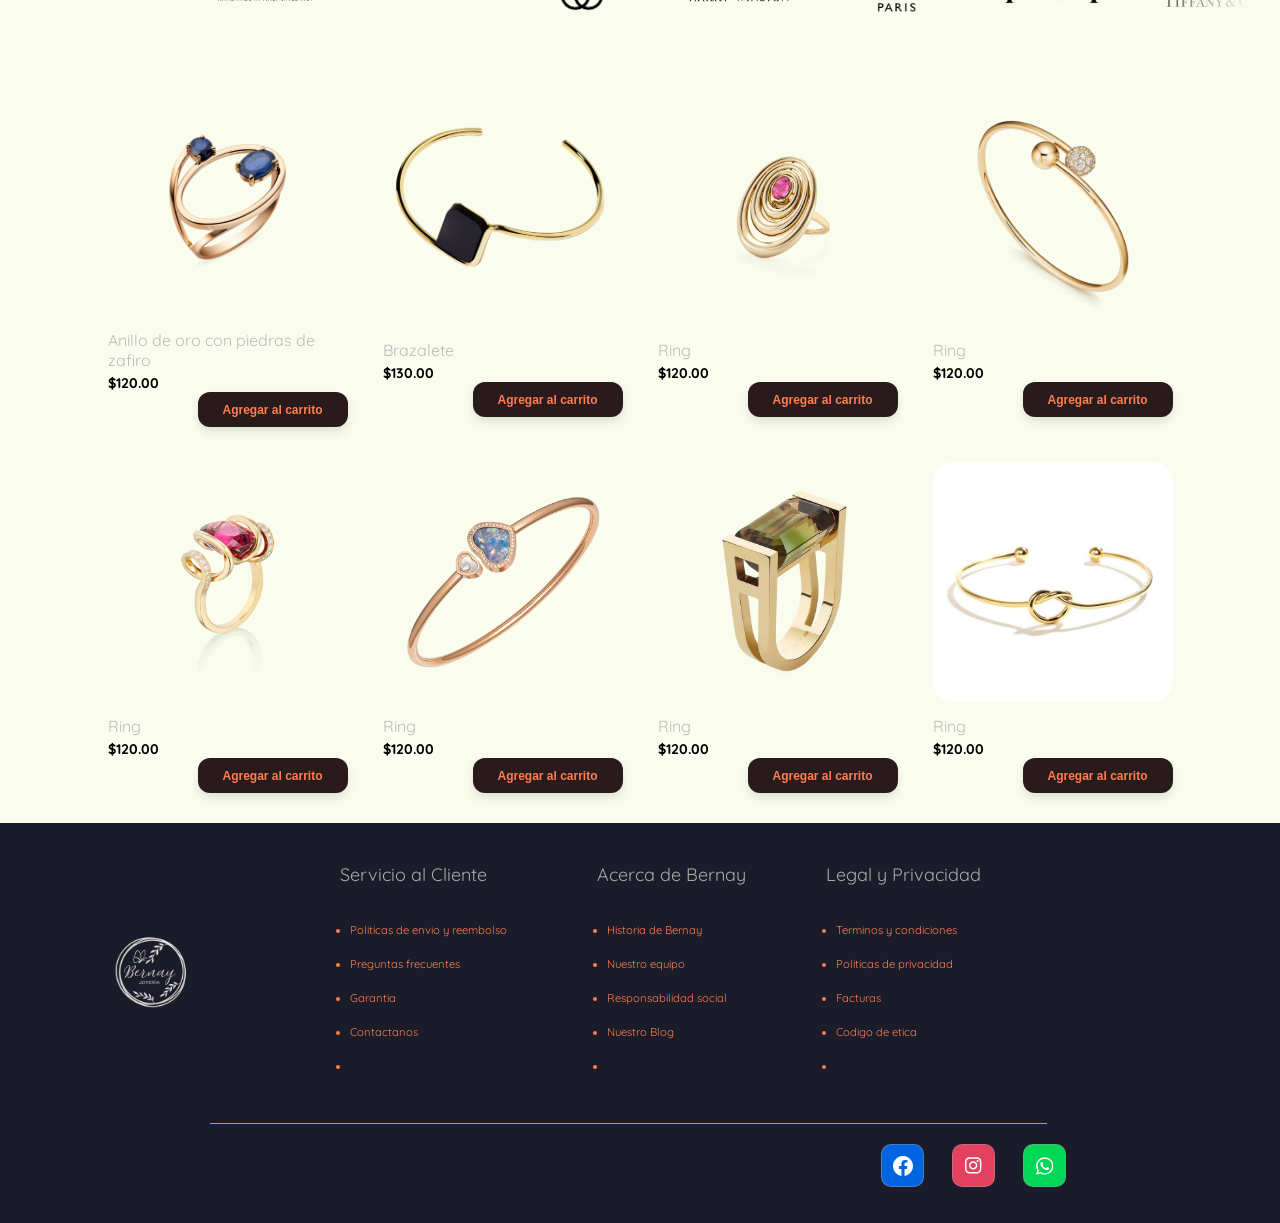
==== commit 62a9b473: "The infinite scroll marquee section was added" ====
--- a/index.html
+++ b/index.html
@@ -809,7 +809,7 @@
                 </div>
             </div>
             <div class="banner-icon best-sellers">
-                <img src="Images/Best Sellers.png" alt="">
+                <img src="Images/Top Best Sellers.png" alt="">
                 <div class="banner-content-description">
                     <p class="banner-description-title">
                         Mas Vendidos
@@ -828,6 +828,70 @@
                     <p class="banner-description">
                         Descubre todas las categorias que ofrecemos en Bernay
                     </p>
+                </div>
+            </div>
+        </div>
+        <div class="brands-content">
+            <div class="brands-header">Descubre nuestras marcas al mejor precio</div>
+            <div class="brands-inner">
+                <div class="brands-group">
+                    <span>
+                        <img src="Images/Cartier-Logo.png" alt="">
+                    </span>
+                    <span>
+                        <img src="Images/Damiani-Logo.png" alt="">
+                    </span>
+                    <span>
+                        <img src="Images/Graff-Logo.png" alt="">
+                    </span>
+                    <span class="gucci">
+                        <img src="Images/Gucci-Logo.png" alt="">
+                    </span>
+                    <span>
+                        <img src="Images/Harry-Winston-Logo.png" alt="">
+                    </span>
+                    <span>
+                        <img src="Images/Hermes-Logo.png" alt="">
+                    </span>
+                    <span>
+                        <img src="Images/Piaget-Logo.png" alt="">
+                    </span>
+                    <span>
+                        <img src="Images/Tiffany-Logo.png" alt="">
+                    </span>
+                    <span>
+                        <img src="Images/Van-Cleef-Arpels-Logo.png" alt="">
+                    </span>
+                </div>
+
+                <div class="brands-group">
+                    <span>
+                        <img src="Images/Cartier-Logo.png" alt="">
+                    </span>
+                    <span>
+                        <img src="Images/Damiani-Logo.png" alt="">
+                    </span>
+                    <span>
+                        <img src="Images/Graff-Logo.png" alt="">
+                    </span>
+                    <span>
+                        <img src="Images/Gucci-Logo.png" alt="">
+                    </span>
+                    <span>
+                        <img src="Images/Harry-Winston-Logo.png" alt="">
+                    </span>
+                    <span>
+                        <img src="Images/Hermes-Logo.png" alt="">
+                    </span>
+                    <span>
+                        <img src="Images/Piaget-Logo.png" alt="">
+                    </span>
+                    <span>
+                        <img src="Images/Tiffany-Logo.png" alt="">
+                    </span>
+                    <span>
+                        <img src="Images/Van-Cleef-Arpels-Logo.png" alt="">
+                    </span>
                 </div>
             </div>
         </div>
--- a/styles.css
+++ b/styles.css
@@ -782,6 +782,67 @@
     font-size: 14px;
     color: #000000;
     line-height: 1.4;
+}
+
+.brands-content {
+    overflow: hidden;
+    width: 100%;
+    -webkit-mask-image: linear-gradient(to right,
+            transparent 0%,
+            black 10%,
+            black 90%,
+            transparent 100%);
+    mask-image: linear-gradient(to right,
+            transparent 0%,
+            black 10%,
+            black 90%,
+            transparent 100%);
+}
+
+.brands-header {
+    font-size: 35px;
+    font-weight: 800;
+    text-align: center;
+    margin-bottom: 70px;
+}
+
+.brands-inner {
+    display: flex;
+    width: 100%;
+    animation: brands-content 15s linear infinite;
+}
+
+.brands-group {
+    display: flex;
+    flex: 0 0 50%;
+    align-items: center;
+    justify-content: space-around;
+}
+
+.brands-group span {
+    margin: 0 1.5rem;
+    white-space: nowrap;
+    background: #ffffff00;
+    padding: 4px 16px 4px 12px;
+    font-size: 1.2rem;
+}
+
+.brands-group span img {
+    width: 100px;
+}
+
+.gucci img {
+    width: 50px;
+}
+
+@keyframes brands-content {
+    0% {
+        transform: translateX(0);
+    }
+
+    100% {
+        transform: translateX(-50%);
+    }
 }
 
 .cards-container {
@@ -1238,12 +1299,33 @@
         margin: 10px;
         grid-template-columns: repeat(auto-fit, minmax(235px, 1fr));
     }
+
+    .brands-header {
+        margin-top: 30px;
+        font-size: 28px;
+    }
+
+    .brands-inner {
+        animation: brands-content 15s linear infinite;
+    }
+
+    @keyframes brands-content {
+        0% {
+            transform: translateX(0);
+        }
+
+        100% {
+            transform: translateX(-260%);
+        }
+    }
 }
 
 @media (max-width: 725px) {
+
     .navbar-left li:nth-child(n+4) {
         display: none;
     }
+
 }
 
 @media (max-width: 641px) {
@@ -1383,6 +1465,28 @@
 
     .banner-description {
         font-size: 1.2rem;
+    }
+
+    .brands-header {
+        font-size: 20px;
+    }
+
+    .brands-inner {
+        animation: brands-content 15s linear infinite;
+    }
+
+    .brands-group span img {
+        width: 100px;
+    }
+
+    @keyframes brands-content {
+        0% {
+            transform: translateX(0);
+        }
+
+        100% {
+            transform: translateX(-700%);
+        }
     }
 
     .accordion-panel {
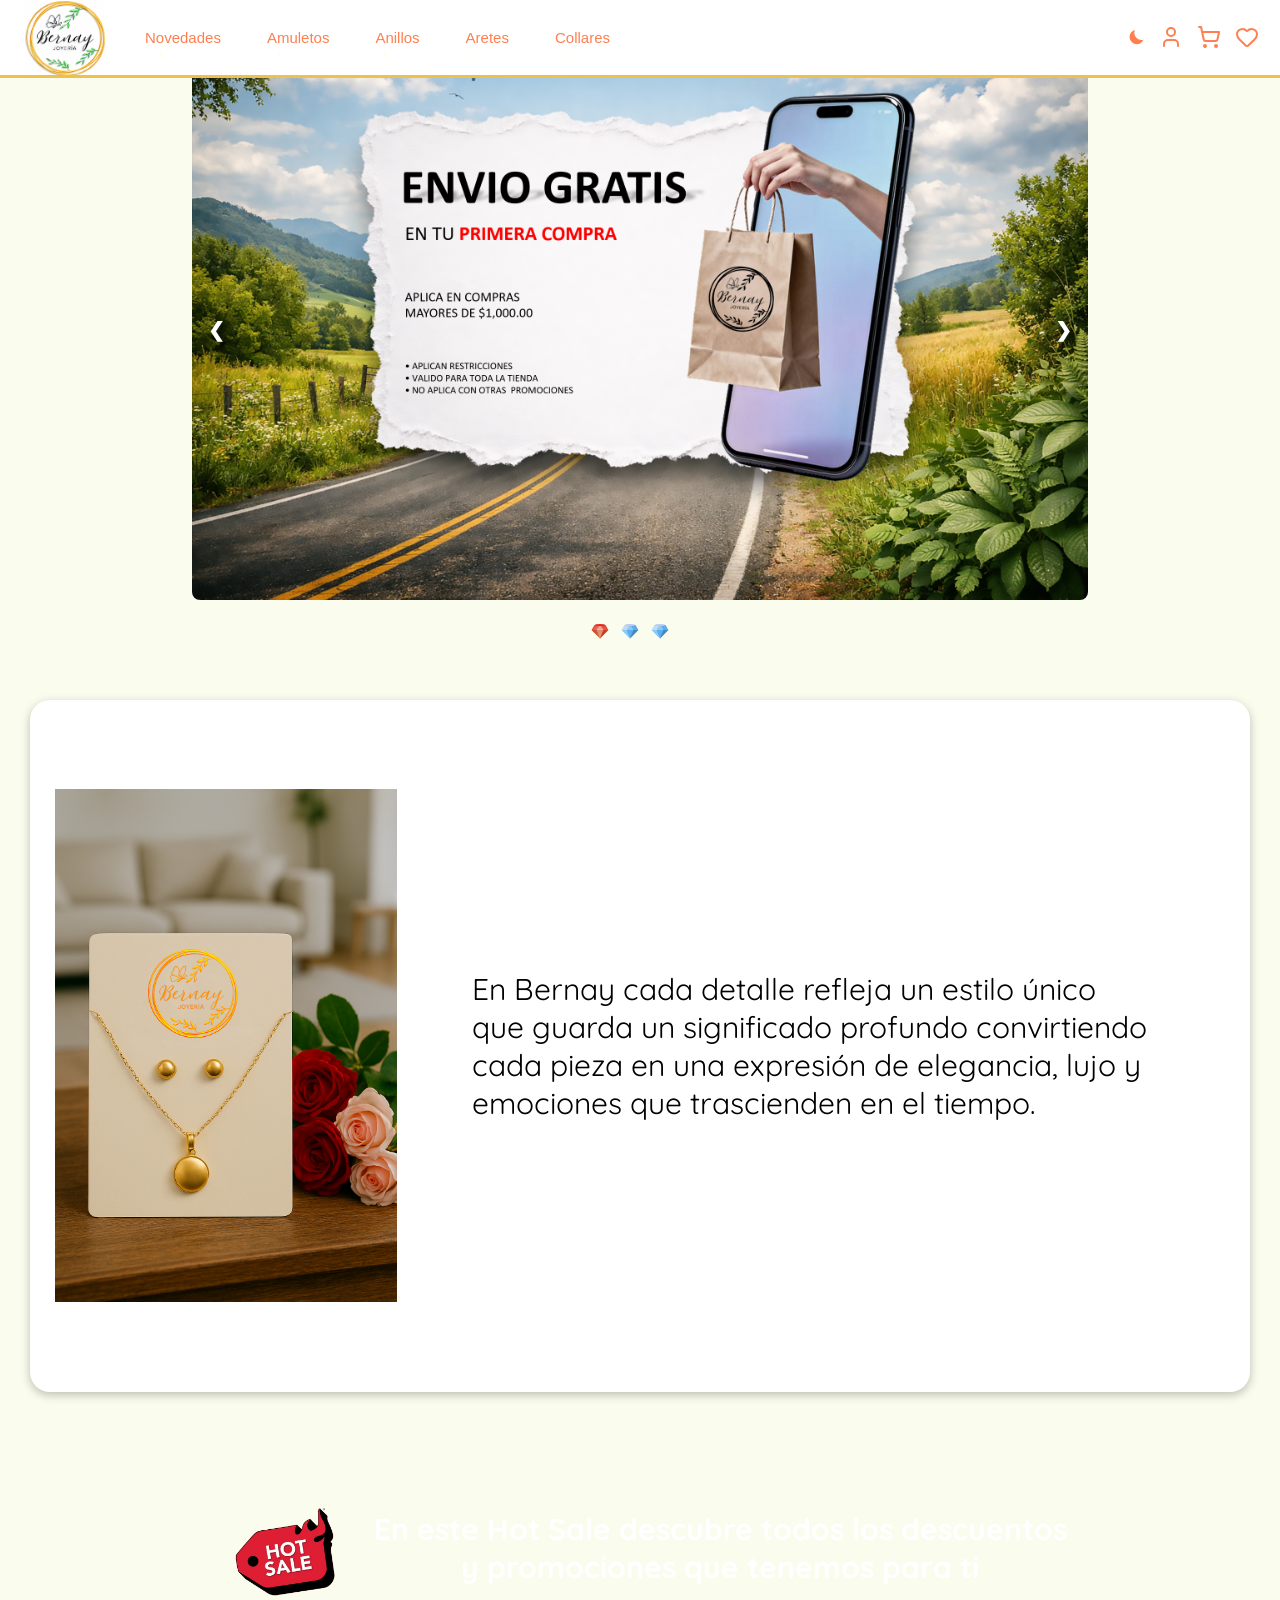
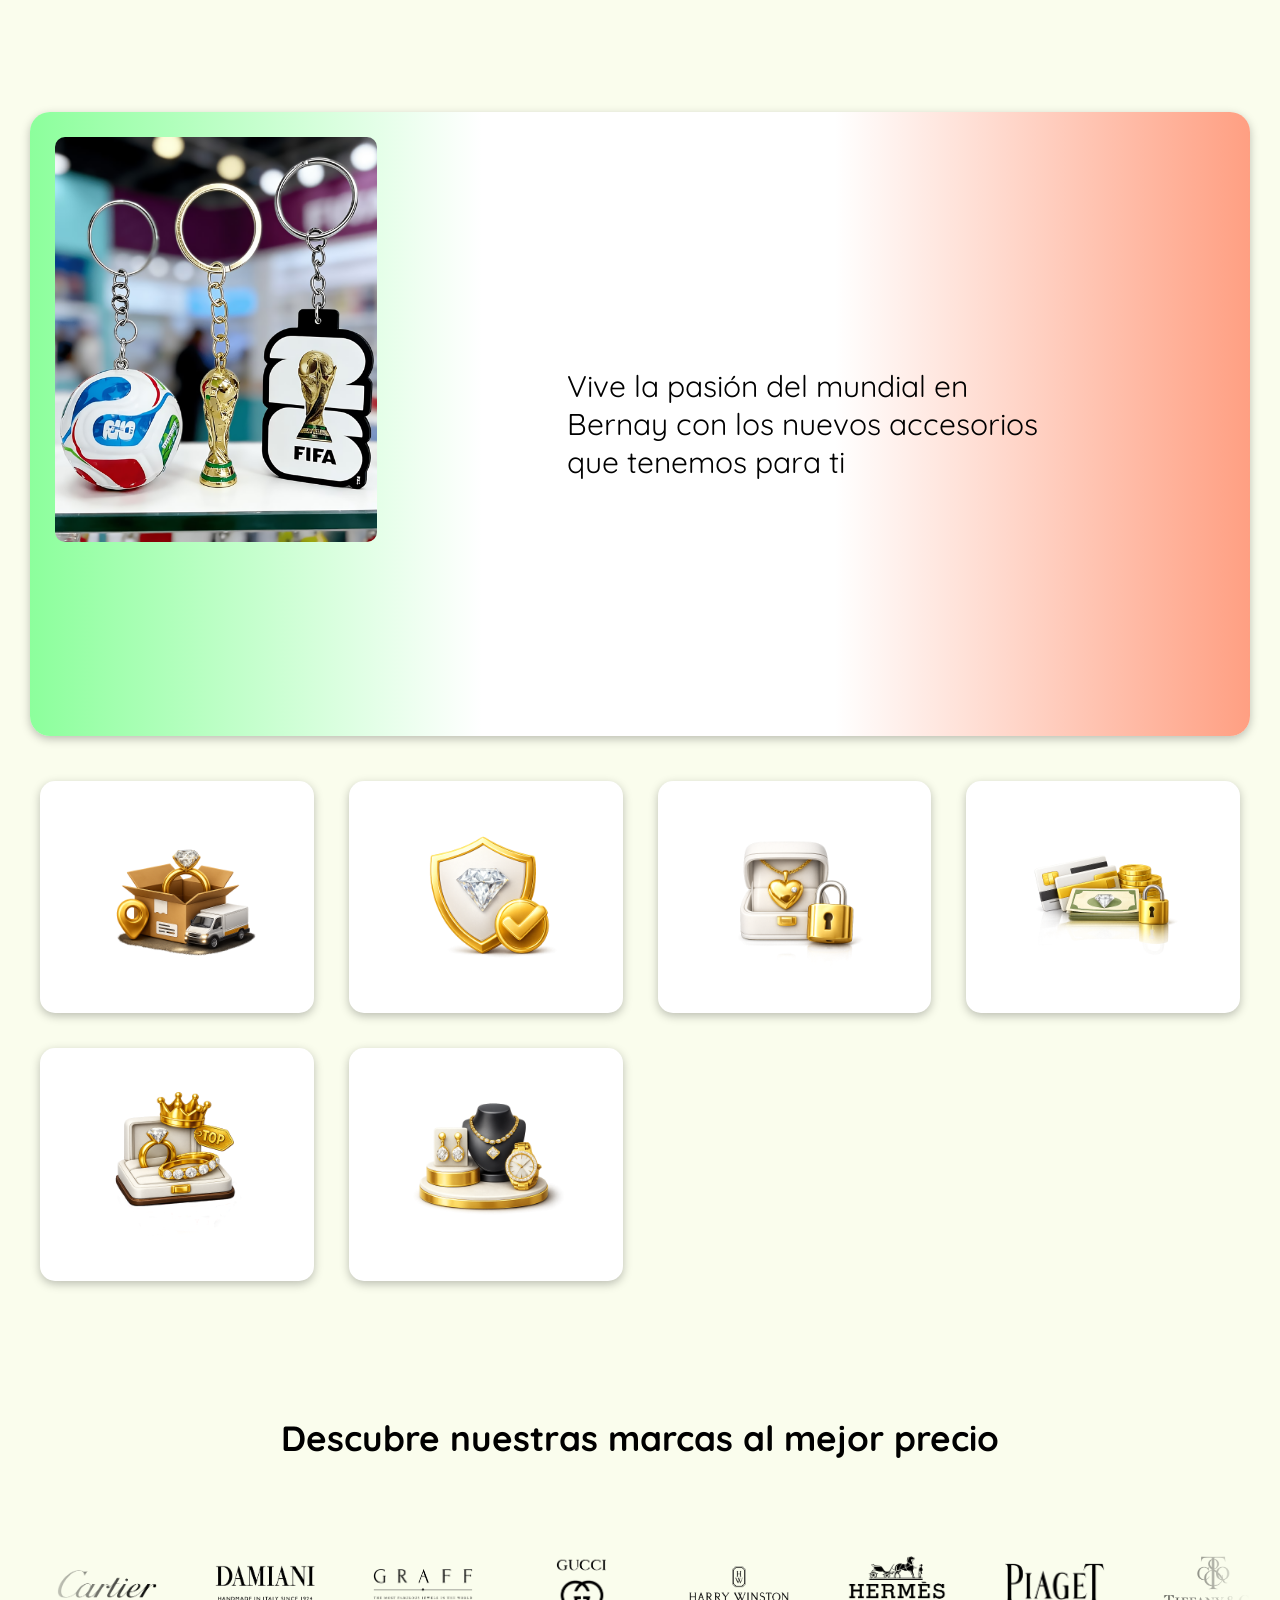
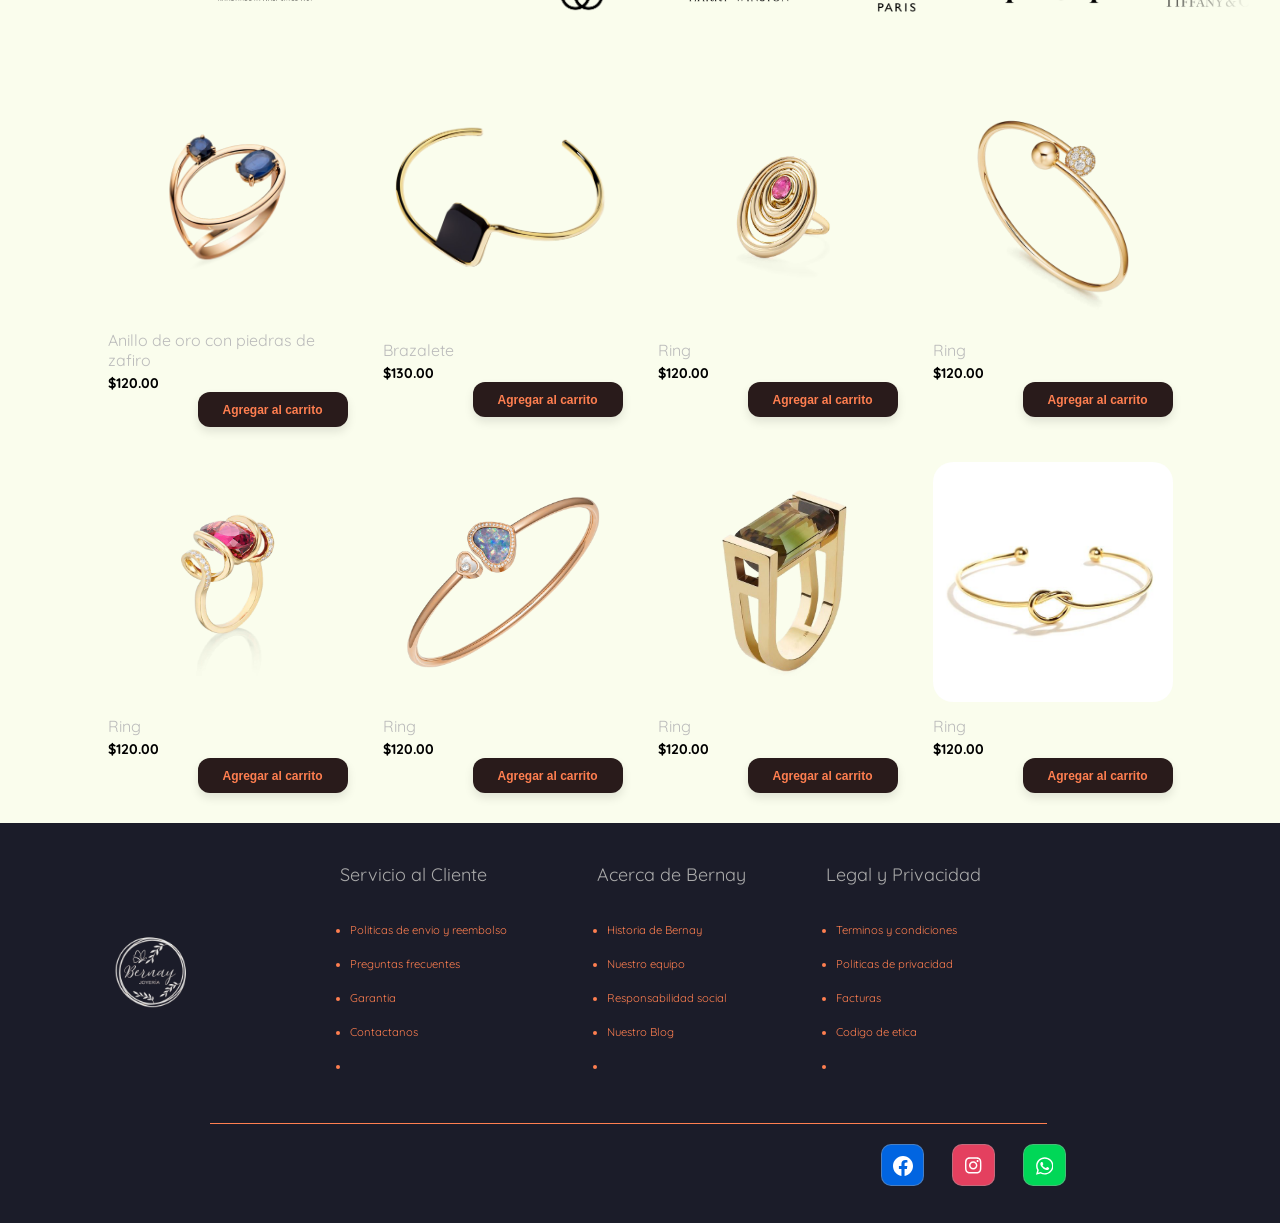
==== commit 103b0466: "Added User dropdown menu" ====
--- a/index.html
+++ b/index.html
@@ -678,9 +678,47 @@
                         </label>
                     </li>
                     <li class="navbar-sign-up">
-                        <div class="icon-user">
-                            <svg class="user base-icon" xmlns="http://www.w3.org/2000/svg" width="24" height="24" viewBox="0 0 24 24" fill="none" stroke="currentColor" stroke-width="2" stroke-linecap="round" stroke-linejoin="round" class="lucide lucide-user-icon lucide-user"><path d="M19 21v-2a4 4 0 0 0-4-4H9a4 4 0 0 0-4 4v2"/><circle cx="12" cy="7" r="4"/></svg>
-                        </div>
+                        <input type="checkbox" id="icon-user-toggle" hidden>
+                        <label for="icon-user-toggle" class="icon-user">
+                            <svg class="user-icon base-icon" xmlns="http://www.w3.org/2000/svg" width="24" height="24" viewBox="0 0 24 24" fill="none" stroke="currentColor" stroke-width="2" stroke-linecap="round" stroke-linejoin="round" class="lucide lucide-user-icon lucide-user">
+                                <path d="M19 21v-2a4 4 0 0 0-4-4H9a4 4 0 0 0-4 4v2"/>
+                                <circle cx="12" cy="7" r="4"/>
+                            </svg>
+                        </label>
+                            <div class="user-overlay-content" id="user-menu">
+                                
+                                <a href="#">
+                                    <svg xmlns="http://www.w3.org/2000/svg" viewBox="0 0 640 640"><path d="M320 312C386.3 312 440 258.3 440 192C440 125.7 386.3 72 320 72C253.7 72 200 125.7 200 192C200 258.3 253.7 312 320 312zM290.3 368C191.8 368 112 447.8 112 546.3C112 562.7 125.3 576 141.7 576L498.3 576C514.7 576 528 562.7 528 546.3C528 447.8 448.2 368 349.7 368L290.3 368z"/></svg>
+                                    Iniciar sesion
+                                </a>
+                                
+                                <a href="#">
+                                    <svg xmlns="http://www.w3.org/2000/svg" viewBox="0 0 640 640"><path d="M285.7 368C384.2 368 464 447.8 464 546.3C464 562.7 450.7 576 434.3 576L77.7 576C61.3 576 48 562.7 48 546.3C48 447.8 127.8 368 226.3 368L285.7 368zM528 144C541.3 144 552 154.7 552 168L552 216L600 216C613.3 216 624 226.7 624 240C624 253.3 613.3 264 600 264L552 264L552 312C552 325.3 541.3 336 528 336C514.7 336 504 325.3 504 312L504 264L456 264C442.7 264 432 253.3 432 240C432 226.7 442.7 216 456 216L504 216L504 168C504 154.7 514.7 144 528 144zM256 312C189.7 312 136 258.3 136 192C136 125.7 189.7 72 256 72C322.3 72 376 125.7 376 192C376 258.3 322.3 312 256 312z"/></svg>
+                                    Crear una cuenta
+                                </a>
+                                <a href="#">
+                                    <svg xmlns="http://www.w3.org/2000/svg" viewBox="0 0 640 640"><path d="M320 64C302.3 64 288 78.3 288 96L288 99.2C215 114 160 178.6 160 256L160 277.7C160 325.8 143.6 372.5 113.6 410.1L103.8 422.3C98.7 428.6 96 436.4 96 444.5C96 464.1 111.9 480 131.5 480L508.4 480C528 480 543.9 464.1 543.9 444.5C543.9 436.4 541.2 428.6 536.1 422.3L526.3 410.1C496.4 372.5 480 325.8 480 277.7L480 256C480 178.6 425 114 352 99.2L352 96C352 78.3 337.7 64 320 64zM258 528C265.1 555.6 290.2 576 320 576C349.8 576 374.9 555.6 382 528L258 528z"/></svg>
+                                    Notificaciones
+                                </a>
+                                
+                                <a href="#">
+                                    <svg xmlns="http://www.w3.org/2000/svg" viewBox="0 0 640 640"><path d="M0 72C0 58.7 10.7 48 24 48L69.3 48C96.4 48 119.6 67.4 124.4 94L124.8 96L312 96L312 198.1L281 167.1C271.6 157.7 256.4 157.7 247.1 167.1C237.8 176.5 237.7 191.7 247.1 201L319.1 273C328.5 282.4 343.7 282.4 353 273L425 201C434.4 191.6 434.4 176.4 425 167.1C415.6 157.8 400.4 157.7 391.1 167.1L360.1 198.1L360.1 96L537.5 96C557.5 96 572.6 114.2 568.9 133.9L537.8 299.8C532.1 330.1 505.7 352 474.9 352L171.3 352L176.4 380.3C178.5 391.7 188.4 400 200 400L456 400C469.3 400 480 410.7 480 424C480 437.3 469.3 448 456 448L200.1 448C165.3 448 135.5 423.1 129.3 388.9L77.2 102.6C76.5 98.8 73.2 96 69.3 96L24 96C10.7 96 0 85.3 0 72zM160 528C160 501.5 181.5 480 208 480C234.5 480 256 501.5 256 528C256 554.5 234.5 576 208 576C181.5 576 160 554.5 160 528zM384 528C384 501.5 405.5 480 432 480C458.5 480 480 501.5 480 528C480 554.5 458.5 576 432 576C405.5 576 384 554.5 384 528z"/></svg>
+                                    Pedidos
+                                </a>
+                                <a href="#">
+                                    <svg xmlns="http://www.w3.org/2000/svg" viewBox="0 0 640 640"><path d="M259.1 73.5C262.1 58.7 275.2 48 290.4 48L350.2 48C365.4 48 378.5 58.7 381.5 73.5L396 143.5C410.1 149.5 423.3 157.2 435.3 166.3L503.1 143.8C517.5 139 533.3 145 540.9 158.2L570.8 210C578.4 223.2 575.7 239.8 564.3 249.9L511 297.3C511.9 304.7 512.3 312.3 512.3 320C512.3 327.7 511.8 335.3 511 342.7L564.4 390.2C575.8 400.3 578.4 417 570.9 430.1L541 481.9C533.4 495 517.6 501.1 503.2 496.3L435.4 473.8C423.3 482.9 410.1 490.5 396.1 496.6L381.7 566.5C378.6 581.4 365.5 592 350.4 592L290.6 592C275.4 592 262.3 581.3 259.3 566.5L244.9 496.6C230.8 490.6 217.7 482.9 205.6 473.8L137.5 496.3C123.1 501.1 107.3 495.1 99.7 481.9L69.8 430.1C62.2 416.9 64.9 400.3 76.3 390.2L129.7 342.7C128.8 335.3 128.4 327.7 128.4 320C128.4 312.3 128.9 304.7 129.7 297.3L76.3 249.8C64.9 239.7 62.3 223 69.8 209.9L99.7 158.1C107.3 144.9 123.1 138.9 137.5 143.7L205.3 166.2C217.4 157.1 230.6 149.5 244.6 143.4L259.1 73.5zM320.3 400C364.5 399.8 400.2 363.9 400 319.7C399.8 275.5 363.9 239.8 319.7 240C275.5 240.2 239.8 276.1 240 320.3C240.2 364.5 276.1 400.2 320.3 400z"/></svg>
+                                    Configuracion
+                                </a>
+                                <a href="#">
+                                    <svg xmlns="http://www.w3.org/2000/svg" viewBox="0 0 640 640"><path d="M112 128C85.5 128 64 149.5 64 176C64 191.1 71.1 205.3 83.2 214.4L291.2 370.4C308.3 383.2 331.7 383.2 348.8 370.4L556.8 214.4C568.9 205.3 576 191.1 576 176C576 149.5 554.5 128 528 128L112 128zM64 260L64 448C64 483.3 92.7 512 128 512L512 512C547.3 512 576 483.3 576 448L576 260L377.6 408.8C343.5 434.4 296.5 434.4 262.4 408.8L64 260z"/></svg>
+                                    Contactanos
+                                </a>
+                                <a href="#">
+                                    <svg xmlns="http://www.w3.org/2000/svg" viewBox="0 0 640 640"><path d="M320 576C461.4 576 576 461.4 576 320C576 178.6 461.4 64 320 64C178.6 64 64 178.6 64 320C64 461.4 178.6 576 320 576zM320 240C302.3 240 288 254.3 288 272C288 285.3 277.3 296 264 296C250.7 296 240 285.3 240 272C240 227.8 275.8 192 320 192C364.2 192 400 227.8 400 272C400 319.2 364 339.2 344 346.5L344 350.3C344 363.6 333.3 374.3 320 374.3C306.7 374.3 296 363.6 296 350.3L296 342.2C296 321.7 310.8 307 326.1 302C332.5 299.9 339.3 296.5 344.3 291.7C348.6 287.5 352 281.7 352 272.1C352 254.4 337.7 240.1 320 240.1zM288 432C288 414.3 302.3 400 320 400C337.7 400 352 414.3 352 432C352 449.7 337.7 464 320 464C302.3 464 288 449.7 288 432z"/></svg>
+                                    Ayuda
+                                </a>
+                                <a href="#">Cerrar Sesion</a>
+                            </div>
                     </li>
                     <li class="navbar-shopping-cart">
                         <div class="icon-shopping-cart">
--- a/styles.css
+++ b/styles.css
@@ -123,10 +123,8 @@
 .navbar-left ul li a,
 .navbar-right ul li a {
     text-decoration: none;
-    padding: 8px;
     border-radius: 8px;
     color: coral;
-    font-size: 1.5rem;
 }
 
 .navbar-right li {
@@ -153,6 +151,17 @@
     width: 0%;
 }
 
+.menu-left-navbar {
+    height: 0%;
+    width: 100%;
+    position: fixed;
+    z-index: 1;
+    top: 0;
+    left: 0;
+    background-color: white;
+    overflow-y: hidden;
+    transition: 0.5s;
+}
 
 .slideshow-container {
     position: relative;
@@ -432,6 +441,60 @@
     position: relative;
     color: coral;
     cursor: pointer;
+}
+
+.icon-user {
+    position: relative;
+    cursor: pointer;
+}
+
+.user-icon {
+    color: coral;
+    transition: 0.3s;
+}
+
+.user-icon:hover {
+    color: #b9972f;
+}
+
+.user-overlay-content {
+    position: absolute;
+    text-align: center;
+    margin: 27px 0 0 -95px;
+    background: white;
+    border-radius: 8px;
+    min-width: 200px;
+    box-shadow: 0 2px 8px rgba(0, 0, 0, 0.15);
+    overflow: hidden;
+    max-height: 0;
+    opacity: 0;
+    transition: all 0.3s ease;
+}
+
+.user-overlay-content a {
+    display: flex;
+    padding: 13px 10px;
+    text-decoration: none;
+    font-size: 1.8rem;
+    color: #818181;
+    transition: 0.1s;
+}
+
+.user-overlay-content a svg {
+    width: 20px;
+    height: 20px;
+    fill: coral;
+    padding-right: 10px;
+}
+
+.user-overlay-content a:hover {
+    color: #d4af37;
+}
+
+#icon-user-toggle:checked~.user-overlay-content {
+    display: block;
+    max-height: 500px;
+    opacity: 1;
 }
 
 .icon-shopping-cart {
